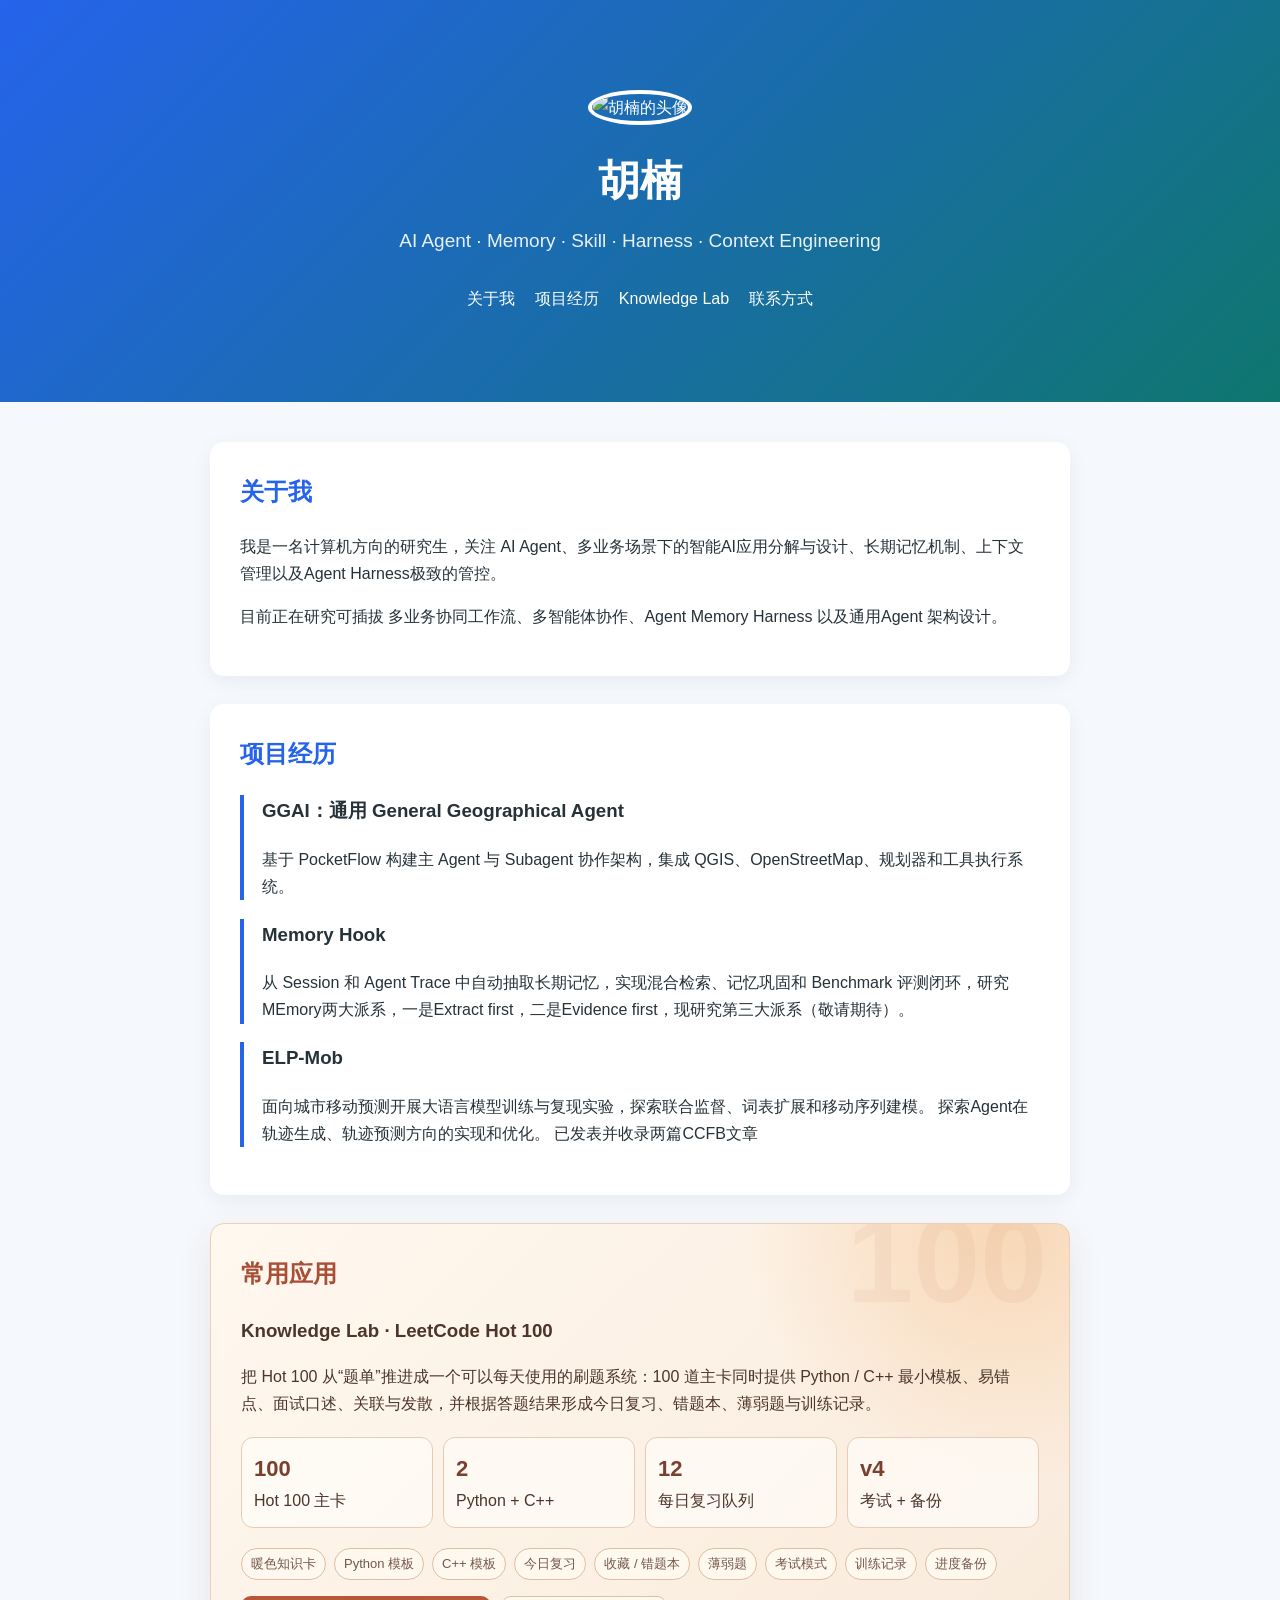
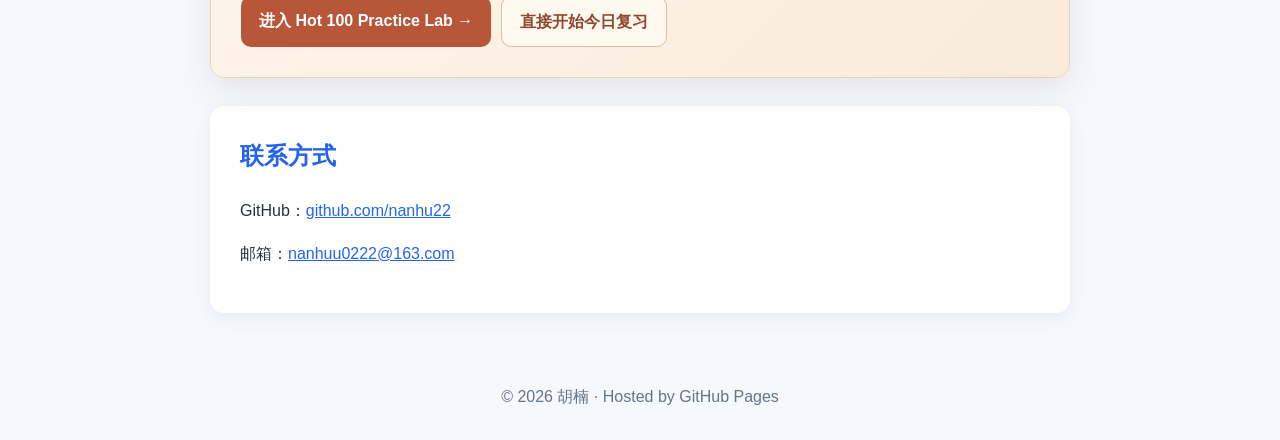
==== index.html @ 3d69ca3c "fix: clean homepage index and preserve user content" ====
<!DOCTYPE html>
<html lang="zh-CN">
<head>
  <meta charset="UTF-8">
  <meta name="viewport" content="width=device-width, initial-scale=1.0">
  <meta name="description" content="胡楠的个人主页：AI Agent、Memory、Skill、Harness、Context Engineering 与个人 Knowledge Lab。">
  <title>Hunan | AI Agent & Context Engineering</title>
  <style>
    * { box-sizing: border-box; }
    html { scroll-behavior: smooth; }
    body { margin: 0; font-family: Arial, "Microsoft YaHei", sans-serif; line-height: 1.7; color: #263238; background: #f5f8fc; }
    header { padding: 90px 24px; text-align: center; color: white; background: linear-gradient(135deg, #2563eb, #0f766e); }
    header img { width: 130px; height: 130px; border-radius: 50%; border: 4px solid white; }
    header h1 { margin: 20px 0 8px; font-size: 42px; }
    header p { margin: 0; font-size: 19px; opacity: .9; }
    nav { margin-top: 28px; display: flex; justify-content: center; gap: 20px; flex-wrap: wrap; }
    nav a { color: white; text-decoration: none; }
    main { max-width: 900px; margin: 40px auto; padding: 0 20px; }
    section { margin-bottom: 28px; padding: 30px; background: white; border-radius: 14px; box-shadow: 0 5px 20px rgba(0, 0, 0, .06); }
    h2 { margin-top: 0; color: #2563eb; }
    .project { margin: 18px 0; padding-left: 18px; border-left: 4px solid #2563eb; }
    .lab { position: relative; overflow: hidden; color: #4c352b; border: 1px solid #ead0b9; background: radial-gradient(circle at 92% 0, #f8d7b5 0, transparent 28%), linear-gradient(135deg, #fff8ef, #f9eadb); box-shadow: 0 12px 34px rgba(116, 72, 44, .10); }
    .lab::after { content: "100"; position: absolute; right: 22px; top: -24px; font-size: 120px; line-height: 1; font-weight: 800; color: rgba(162, 81, 47, .06); pointer-events: none; }
    .lab h2 { color: #a84f35; }
    .lab h3 { margin-bottom: 8px; }
    .lab-grid { display: grid; grid-template-columns: repeat(4, 1fr); gap: 10px; margin: 20px 0; }
    .lab-stat { padding: 12px; border: 1px solid #e6ccb5; border-radius: 12px; background: rgba(255, 253, 248, .72); }
    .lab-stat strong { display: block; color: #78402d; font-size: 22px; }
    .lab-tags { display: flex; flex-wrap: wrap; gap: 8px; margin: 16px 0; }
    .lab-tags span { padding: 4px 9px; color: #74584b; font-size: 13px; border: 1px solid #dfbea2; border-radius: 999px; background: #fff8ef; }
    .lab-actions { display: flex; gap: 10px; flex-wrap: wrap; margin-top: 8px; }
    .lab-button { display: inline-block; padding: 11px 18px; color: white; font-weight: 700; text-decoration: none; border-radius: 10px; background: #b8563a; }
    .lab-button.secondary { color: #8f472f; border: 1px solid #dfbea2; background: #fff8ef; }
    a { color: #2563eb; }
    footer { padding: 30px; text-align: center; color: #64748b; }
    @media (max-width: 620px) {
      header { padding: 64px 20px; }
      header h1 { font-size: 34px; }
      .lab-grid { grid-template-columns: repeat(2, 1fr); }
      section { padding: 24px; }
    }
  </style>
</head>
<body>
  <header>
    <img src="https://avatars.githubusercontent.com/u/75598308?v=4" alt="胡楠的头像">
    <h1>胡楠</h1>
    <p>AI Agent · Memory · Skill · Harness · Context Engineering</p>
    <nav aria-label="主页导航">
      <a href="#about">关于我</a>
      <a href="#projects">项目经历</a>
      <a href="#knowledge-lab">Knowledge Lab</a>
      <a href="#contact">联系方式</a>
    </nav>
  </header>

  <main>
    <section id="about">
      <h2>关于我</h2>
      <p>我是一名计算机方向的研究生，关注 AI Agent、多业务场景下的智能AI应用分解与设计、长期记忆机制、上下文管理以及Agent Harness极致的管控。</p>
      <p>目前正在研究可插拔 多业务协同工作流、多智能体协作、Agent Memory Harness 以及通用Agent 架构设计。</p>
    </section>

    <section id="projects">
      <h2>项目经历</h2>
      <div class="project">
        <h3>GGAI：通用 General Geographical Agent</h3>
        <p>基于 PocketFlow 构建主 Agent 与 Subagent 协作架构，集成 QGIS、OpenStreetMap、规划器和工具执行系统。</p>
      </div>
      <div class="project">
        <h3>Memory Hook</h3>
        <p>从 Session 和 Agent Trace 中自动抽取长期记忆，实现混合检索、记忆巩固和 Benchmark 评测闭环，研究MEmory两大派系，一是Extract first，二是Evidence first，现研究第三大派系（敬请期待）。</p>
      </div>
      <div class="project">
        <h3>ELP-Mob</h3>
        <p>面向城市移动预测开展大语言模型训练与复现实验，探索联合监督、词表扩展和移动序列建模。 探索Agent在轨迹生成、轨迹预测方向的实现和优化。 已发表并收录两篇CCFB文章</p>
      </div>
    </section>

    <section id="knowledge-lab" class="lab">
      <h2>常用应用</h2>
      <h3>Knowledge Lab · LeetCode Hot 100</h3>
      <p>把 Hot 100 从“题单”推进成一个可以每天使用的刷题系统：100 道主卡同时提供 Python / C++ 最小模板、易错点、面试口述、关联与发散，并根据答题结果形成今日复习、错题本、薄弱题与训练记录。</p>
      <div class="lab-grid">
        <div class="lab-stat"><strong>100</strong>Hot 100 主卡</div>
        <div class="lab-stat"><strong>2</strong>Python + C++</div>
        <div class="lab-stat"><strong>12</strong>每日复习队列</div>
        <div class="lab-stat"><strong>v4</strong>考试 + 备份</div>
      </div>
      <div class="lab-tags">
        <span>暖色知识卡</span><span>Python 模板</span><span>C++ 模板</span><span>今日复习</span><span>收藏 / 错题本</span><span>薄弱题</span><span>考试模式</span><span>训练记录</span><span>进度备份</span>
      </div>
      <div class="lab-actions">
        <a class="lab-button" href="./hot100/">进入 Hot 100 Practice Lab →</a>
        <a class="lab-button secondary" href="./hot100/?mode=today">直接开始今日复习</a>
      </div>
    </section>

    <section id="contact">
      <h2>联系方式</h2>
      <p>GitHub：<a href="https://github.com/nanhu22">github.com/nanhu22</a></p>
      <p>邮箱：<a href="mailto:nanhuu0222@163.com">nanhuu0222@163.com</a></p>
    </section>
  </main>

  <footer>© 2026 胡楠 · Hosted by GitHub Pages</footer>
</body>
</html>
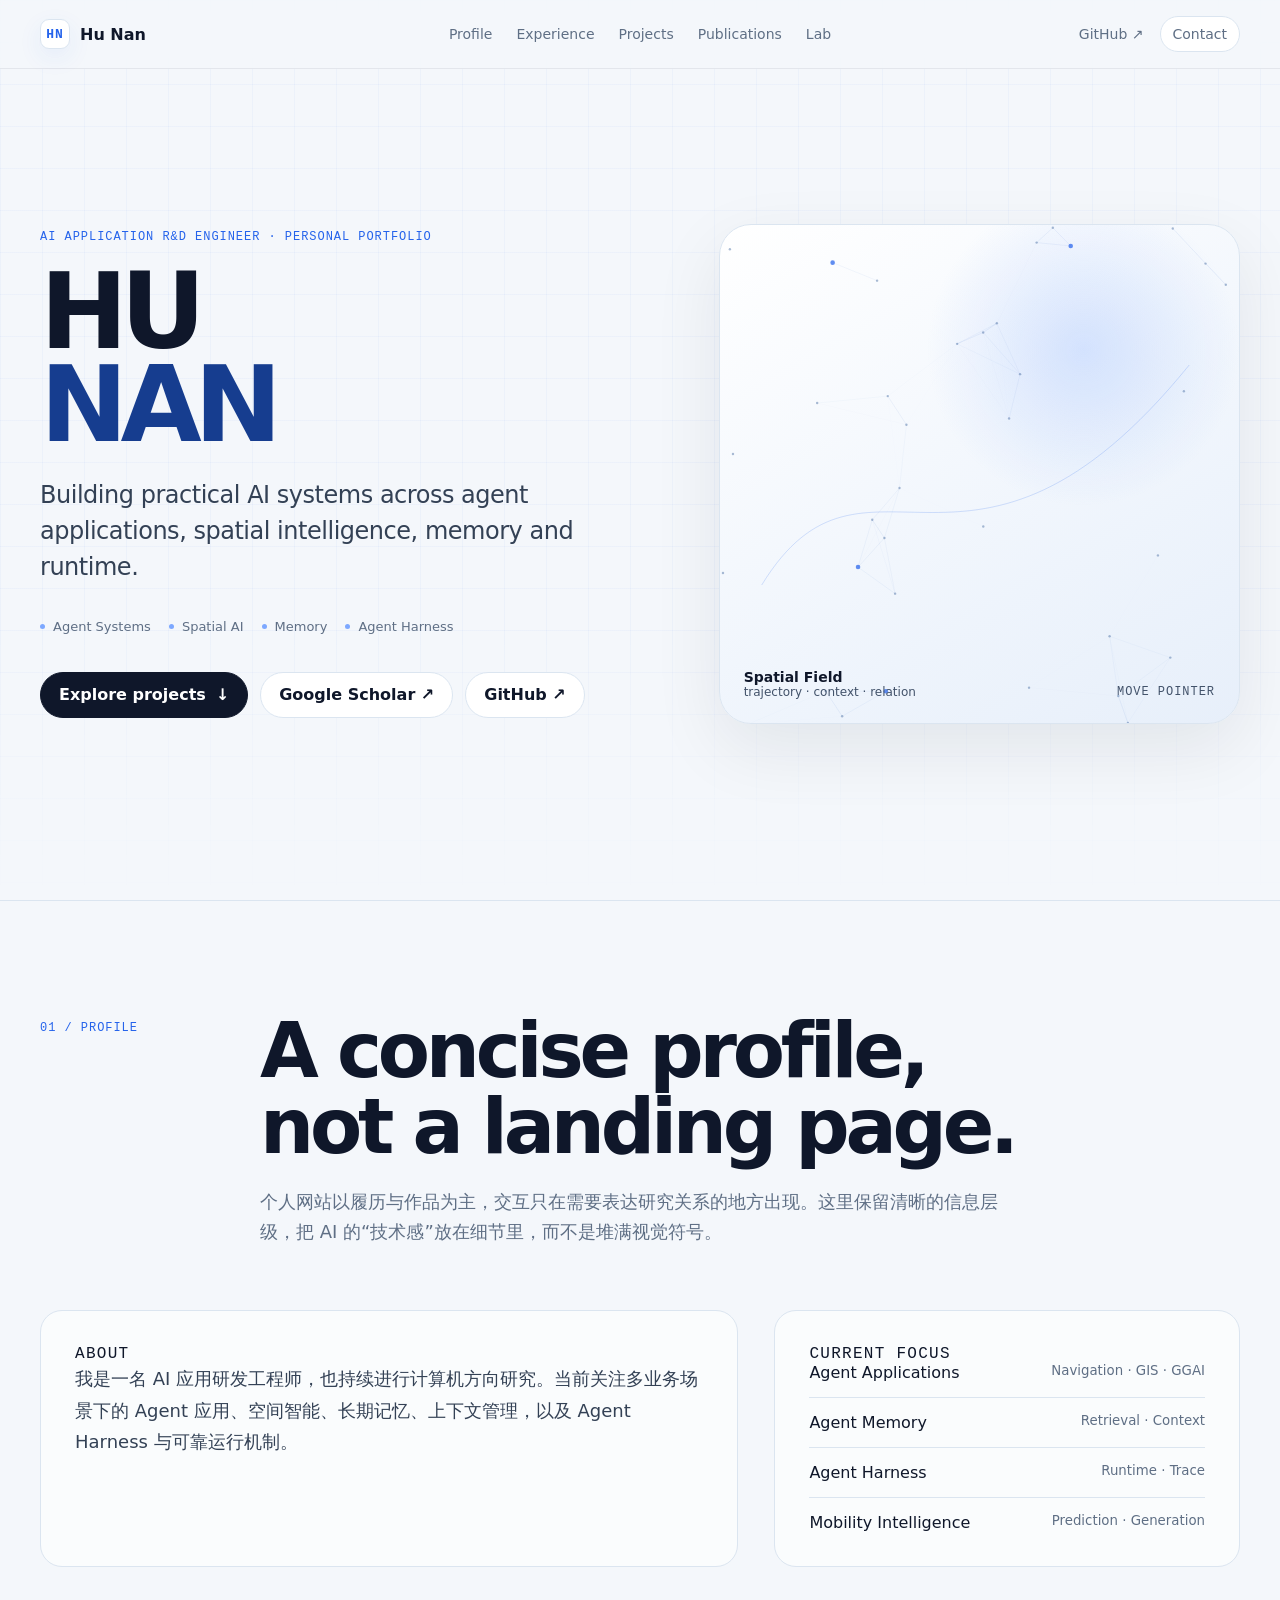
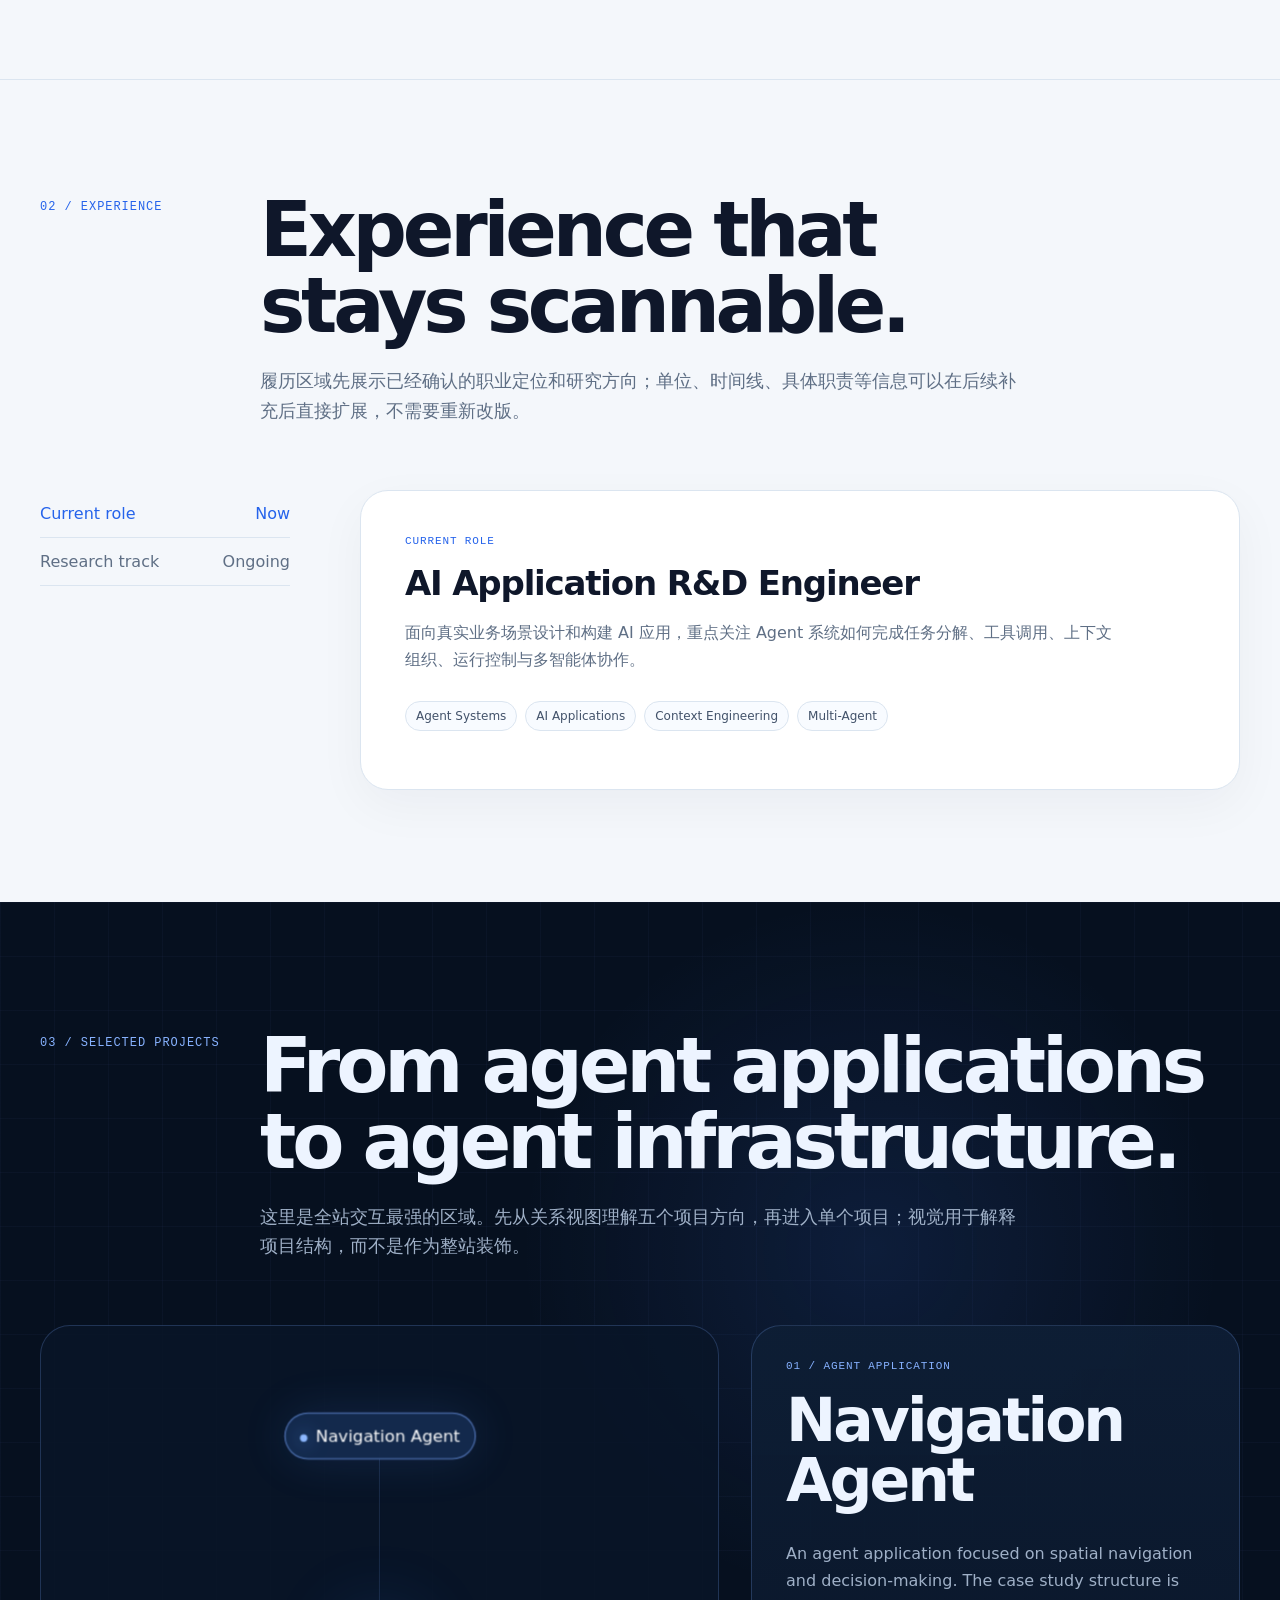
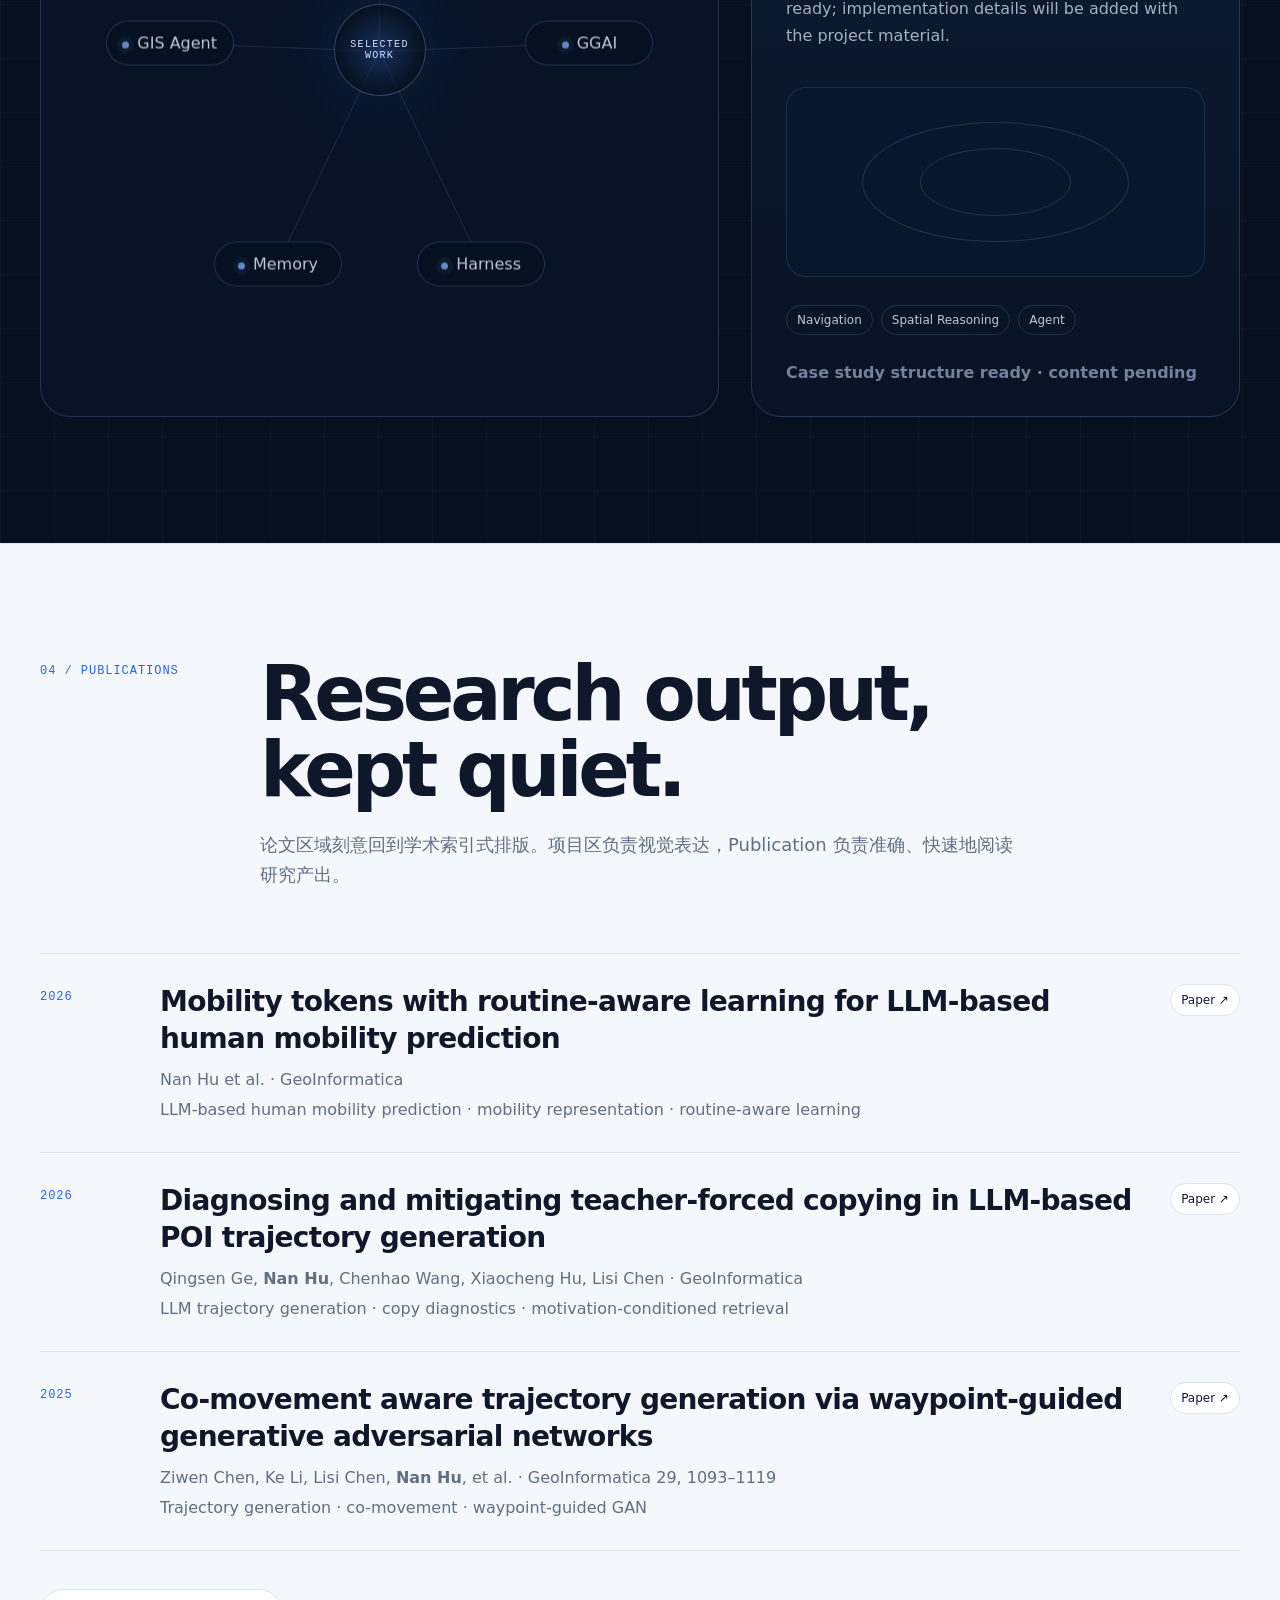
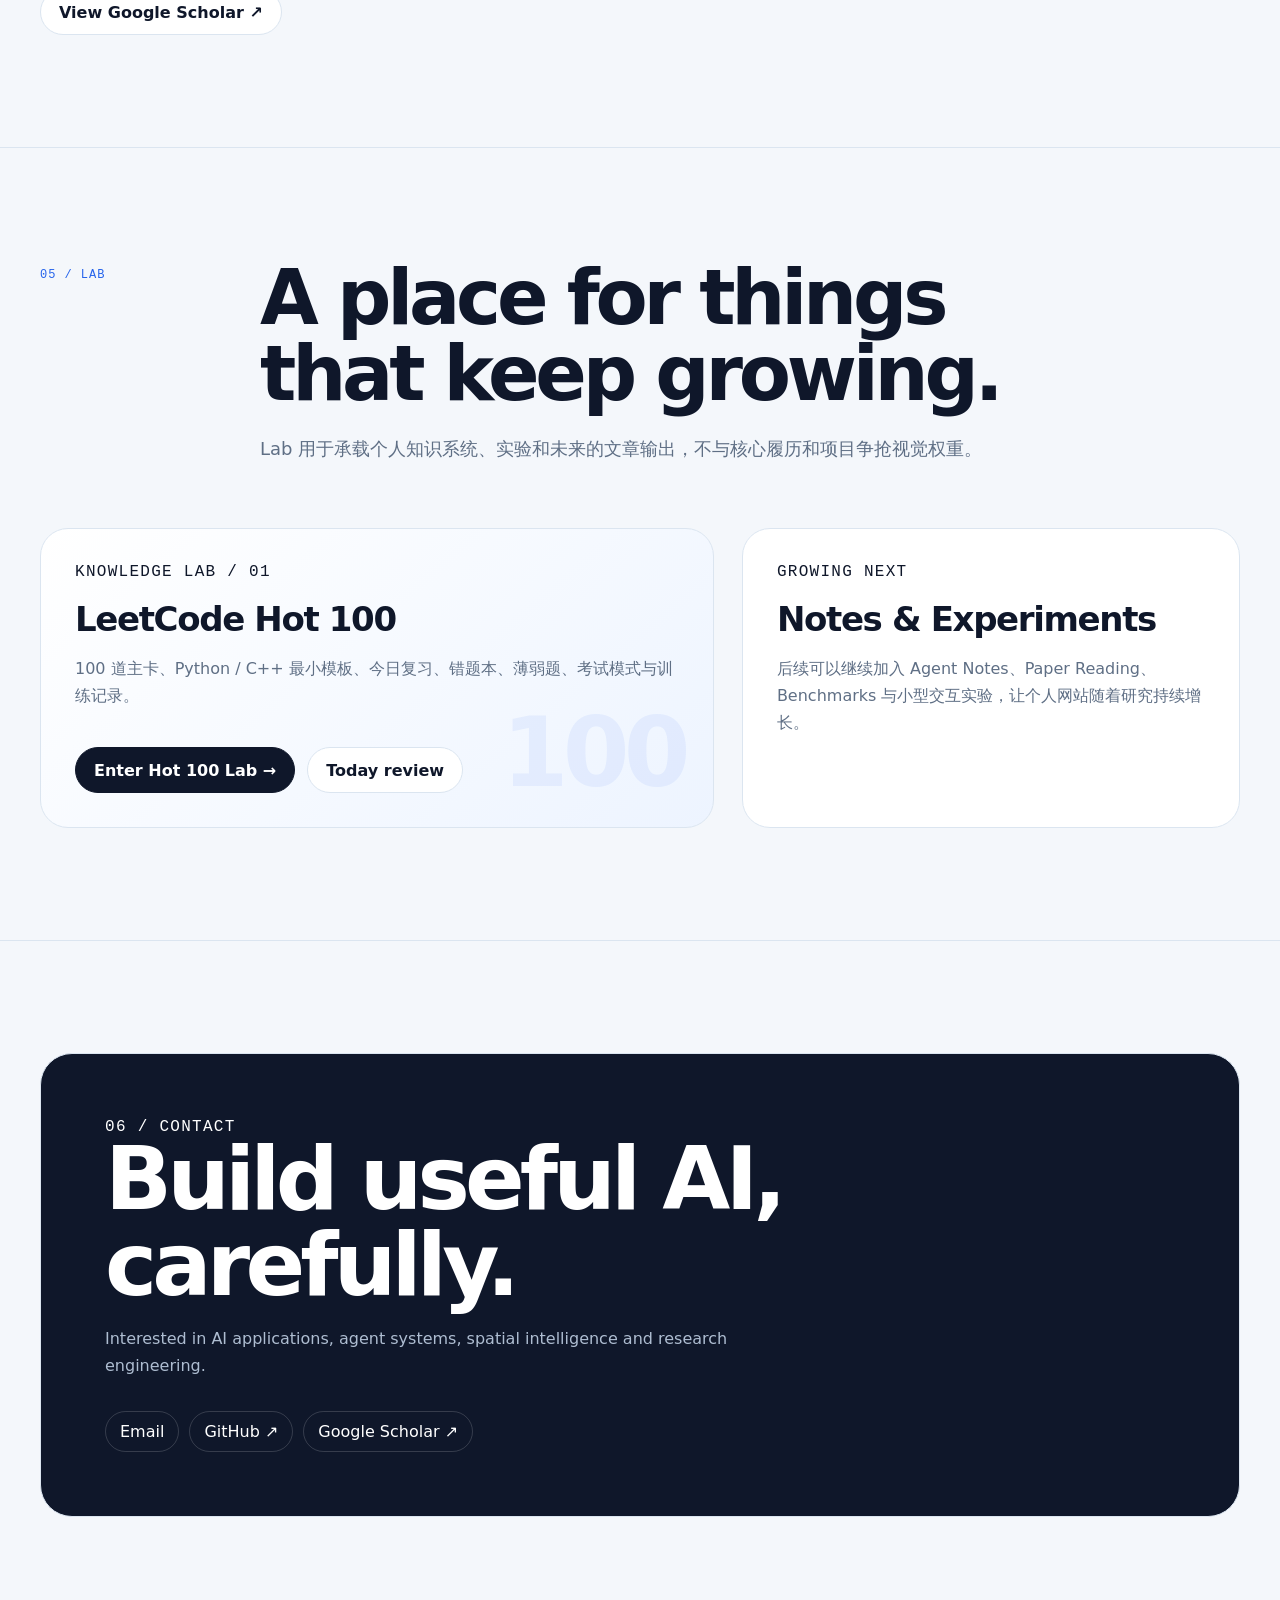
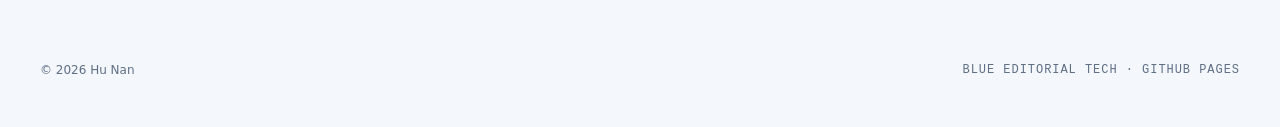
==== commit 10a9aa10: "feat: redesign homepage as blue editorial portfolio" ====
--- a/index.html
+++ b/index.html
@@ -3,106 +3,284 @@
 <head>
   <meta charset="UTF-8">
   <meta name="viewport" content="width=device-width, initial-scale=1.0">
-  <meta name="description" content="胡楠的个人主页：AI Agent、Memory、Skill、Harness、Context Engineering 与个人 Knowledge Lab。">
-  <title>Hunan | AI Agent & Context Engineering</title>
-  <style>
-    * { box-sizing: border-box; }
-    html { scroll-behavior: smooth; }
-    body { margin: 0; font-family: Arial, "Microsoft YaHei", sans-serif; line-height: 1.7; color: #263238; background: #f5f8fc; }
-    header { padding: 90px 24px; text-align: center; color: white; background: linear-gradient(135deg, #2563eb, #0f766e); }
-    header img { width: 130px; height: 130px; border-radius: 50%; border: 4px solid white; }
-    header h1 { margin: 20px 0 8px; font-size: 42px; }
-    header p { margin: 0; font-size: 19px; opacity: .9; }
-    nav { margin-top: 28px; display: flex; justify-content: center; gap: 20px; flex-wrap: wrap; }
-    nav a { color: white; text-decoration: none; }
-    main { max-width: 900px; margin: 40px auto; padding: 0 20px; }
-    section { margin-bottom: 28px; padding: 30px; background: white; border-radius: 14px; box-shadow: 0 5px 20px rgba(0, 0, 0, .06); }
-    h2 { margin-top: 0; color: #2563eb; }
-    .project { margin: 18px 0; padding-left: 18px; border-left: 4px solid #2563eb; }
-    .lab { position: relative; overflow: hidden; color: #4c352b; border: 1px solid #ead0b9; background: radial-gradient(circle at 92% 0, #f8d7b5 0, transparent 28%), linear-gradient(135deg, #fff8ef, #f9eadb); box-shadow: 0 12px 34px rgba(116, 72, 44, .10); }
-    .lab::after { content: "100"; position: absolute; right: 22px; top: -24px; font-size: 120px; line-height: 1; font-weight: 800; color: rgba(162, 81, 47, .06); pointer-events: none; }
-    .lab h2 { color: #a84f35; }
-    .lab h3 { margin-bottom: 8px; }
-    .lab-grid { display: grid; grid-template-columns: repeat(4, 1fr); gap: 10px; margin: 20px 0; }
-    .lab-stat { padding: 12px; border: 1px solid #e6ccb5; border-radius: 12px; background: rgba(255, 253, 248, .72); }
-    .lab-stat strong { display: block; color: #78402d; font-size: 22px; }
-    .lab-tags { display: flex; flex-wrap: wrap; gap: 8px; margin: 16px 0; }
-    .lab-tags span { padding: 4px 9px; color: #74584b; font-size: 13px; border: 1px solid #dfbea2; border-radius: 999px; background: #fff8ef; }
-    .lab-actions { display: flex; gap: 10px; flex-wrap: wrap; margin-top: 8px; }
-    .lab-button { display: inline-block; padding: 11px 18px; color: white; font-weight: 700; text-decoration: none; border-radius: 10px; background: #b8563a; }
-    .lab-button.secondary { color: #8f472f; border: 1px solid #dfbea2; background: #fff8ef; }
-    a { color: #2563eb; }
-    footer { padding: 30px; text-align: center; color: #64748b; }
-    @media (max-width: 620px) {
-      header { padding: 64px 20px; }
-      header h1 { font-size: 34px; }
-      .lab-grid { grid-template-columns: repeat(2, 1fr); }
-      section { padding: 24px; }
-    }
-  </style>
+  <meta name="description" content="胡楠的个人主页：AI Application R&D Engineer，关注 Agent Systems、Spatial AI、Memory、Agent Harness 与人类移动智能研究。">
+  <meta name="theme-color" content="#f4f7fb">
+  <title>Hu Nan — AI Application R&D Engineer</title>
+  <link rel="stylesheet" href="./assets/site-v2.css">
 </head>
 <body>
-  <header>
-    <img src="https://avatars.githubusercontent.com/u/75598308?v=4" alt="胡楠的头像">
-    <h1>胡楠</h1>
-    <p>AI Agent · Memory · Skill · Harness · Context Engineering</p>
-    <nav aria-label="主页导航">
-      <a href="#about">关于我</a>
-      <a href="#projects">项目经历</a>
-      <a href="#knowledge-lab">Knowledge Lab</a>
-      <a href="#contact">联系方式</a>
-    </nav>
-  </header>
-
-  <main>
-    <section id="about">
-      <h2>关于我</h2>
-      <p>我是一名计算机方向的研究生，关注 AI Agent、多业务场景下的智能AI应用分解与设计、长期记忆机制、上下文管理以及Agent Harness极致的管控。</p>
-      <p>目前正在研究可插拔 多业务协同工作流、多智能体协作、Agent Memory Harness 以及通用Agent 架构设计。</p>
-    </section>
-
-    <section id="projects">
-      <h2>项目经历</h2>
-      <div class="project">
-        <h3>GGAI：通用 General Geographical Agent</h3>
-        <p>基于 PocketFlow 构建主 Agent 与 Subagent 协作架构，集成 QGIS、OpenStreetMap、规划器和工具执行系统。</p>
+  <div class="site-shell">
+    <header class="topbar">
+      <div class="container topbar-inner">
+        <a class="brand" href="#top" aria-label="回到首页">
+          <span class="brand-mark mono">HN</span>
+          <span>Hu Nan</span>
+        </a>
+        <nav class="nav" aria-label="主页导航">
+          <a href="#profile">Profile</a>
+          <a href="#experience">Experience</a>
+          <a href="#projects">Projects</a>
+          <a href="#publications">Publications</a>
+          <a href="#lab">Lab</a>
+        </nav>
+        <div class="topbar-actions">
+          <a class="hide-mobile" href="https://github.com/nanhu22" target="_blank" rel="noreferrer">GitHub ↗</a>
+          <a class="nav-cta" href="#contact">Contact</a>
+        </div>
       </div>
-      <div class="project">
-        <h3>Memory Hook</h3>
-        <p>从 Session 和 Agent Trace 中自动抽取长期记忆，实现混合检索、记忆巩固和 Benchmark 评测闭环，研究MEmory两大派系，一是Extract first，二是Evidence first，现研究第三大派系（敬请期待）。</p>
+    </header>
+
+    <main id="top">
+      <section class="hero">
+        <div class="container hero-grid">
+          <div>
+            <div class="kicker">AI Application R&amp;D Engineer · Personal Portfolio</div>
+            <h1>HU <span>NAN</span></h1>
+            <p class="hero-lede">Building practical AI systems across agent applications, spatial intelligence, memory and runtime.</p>
+            <div class="hero-meta" aria-label="研究方向">
+              <span>Agent Systems</span>
+              <span>Spatial AI</span>
+              <span>Memory</span>
+              <span>Agent Harness</span>
+            </div>
+            <div class="hero-actions">
+              <a class="button primary" href="#projects">Explore projects <span aria-hidden="true">↓</span></a>
+              <a class="button" href="https://scholar.google.com/citations?user=amrbgKEAAAAJ&amp;hl=en" target="_blank" rel="noreferrer">Google Scholar ↗</a>
+              <a class="button" href="https://github.com/nanhu22" target="_blank" rel="noreferrer">GitHub ↗</a>
+            </div>
+          </div>
+
+          <div class="spatial-card" aria-label="动态空间关系背景">
+            <canvas id="spatial-field" aria-hidden="true"></canvas>
+            <div class="spatial-label">
+              <div><strong>Spatial Field</strong><br>trajectory · context · relation</div>
+              <div class="mono">Move pointer</div>
+            </div>
+          </div>
+        </div>
+      </section>
+
+      <section class="section" id="profile">
+        <div class="container">
+          <div class="section-head">
+            <div class="section-number mono">01 / Profile</div>
+            <div>
+              <h2 class="section-title">A concise profile,<br>not a landing page.</h2>
+              <p class="section-intro">个人网站以履历与作品为主，交互只在需要表达研究关系的地方出现。这里保留清晰的信息层级，把 AI 的“技术感”放在细节里，而不是堆满视觉符号。</p>
+            </div>
+          </div>
+
+          <div class="profile-grid">
+            <article class="editorial-card">
+              <div class="eyebrow mono">About</div>
+              <p>我是一名 AI 应用研发工程师，也持续进行计算机方向研究。当前关注多业务场景下的 Agent 应用、空间智能、长期记忆、上下文管理，以及 Agent Harness 与可靠运行机制。</p>
+            </article>
+            <article class="editorial-card">
+              <div class="eyebrow mono">Current focus</div>
+              <ul class="focus-list">
+                <li><span>Agent Applications</span><small>Navigation · GIS · GGAI</small></li>
+                <li><span>Agent Memory</span><small>Retrieval · Context</small></li>
+                <li><span>Agent Harness</span><small>Runtime · Trace</small></li>
+                <li><span>Mobility Intelligence</span><small>Prediction · Generation</small></li>
+              </ul>
+            </article>
+          </div>
+        </div>
+      </section>
+
+      <section class="section" id="experience">
+        <div class="container">
+          <div class="section-head">
+            <div class="section-number mono">02 / Experience</div>
+            <div>
+              <h2 class="section-title">Experience that<br>stays scannable.</h2>
+              <p class="section-intro">履历区域先展示已经确认的职业定位和研究方向；单位、时间线、具体职责等信息可以在后续补充后直接扩展，不需要重新改版。</p>
+            </div>
+          </div>
+
+          <div class="experience-layout">
+            <div class="experience-index" aria-label="经历分类">
+              <button class="active" type="button" data-experience-tab="current"><span>Current role</span><span>Now</span></button>
+              <button type="button" data-experience-tab="research"><span>Research track</span><span>Ongoing</span></button>
+            </div>
+
+            <div>
+              <article class="experience-panel" data-experience-panel="current">
+                <div class="eyebrow mono">Current role</div>
+                <h3>AI Application R&amp;D Engineer</h3>
+                <p>面向真实业务场景设计和构建 AI 应用，重点关注 Agent 系统如何完成任务分解、工具调用、上下文组织、运行控制与多智能体协作。</p>
+                <div class="experience-tags">
+                  <span class="tag">Agent Systems</span>
+                  <span class="tag">AI Applications</span>
+                  <span class="tag">Context Engineering</span>
+                  <span class="tag">Multi-Agent</span>
+                </div>
+              </article>
+
+              <article class="experience-panel" data-experience-panel="research" hidden>
+                <div class="eyebrow mono">Research track</div>
+                <h3>Mobility, Spatial AI &amp; Agent Infrastructure</h3>
+                <p>研究从人类移动预测与轨迹生成延伸到空间 Agent、长期记忆和 Agent Harness，并通过论文、实验与工程项目持续沉淀。</p>
+                <div class="experience-tags">
+                  <span class="tag">Human Mobility</span>
+                  <span class="tag">Spatial Intelligence</span>
+                  <span class="tag">Memory</span>
+                  <span class="tag">Harness</span>
+                </div>
+              </article>
+            </div>
+          </div>
+        </div>
+      </section>
+
+      <section class="projects-section" id="projects">
+        <div class="container">
+          <div class="section-head">
+            <div class="section-number mono">03 / Selected projects</div>
+            <div>
+              <h2 class="section-title">From agent applications<br>to agent infrastructure.</h2>
+              <p class="section-intro">这里是全站交互最强的区域。先从关系视图理解五个项目方向，再进入单个项目；视觉用于解释项目结构，而不是作为整站装饰。</p>
+            </div>
+          </div>
+
+          <div class="project-browser">
+            <div class="project-map" aria-label="项目关系图">
+              <svg viewBox="0 0 1000 700" preserveAspectRatio="none" aria-hidden="true">
+                <path class="map-line" d="M500 330 L500 112"></path>
+                <path class="map-line" d="M500 330 L190 322"></path>
+                <path class="map-line" d="M500 330 L810 322"></path>
+                <path class="map-line" d="M500 330 L350 545"></path>
+                <path class="map-line" d="M500 330 L650 545"></path>
+              </svg>
+              <div class="map-core mono">Selected<br>Work</div>
+              <button class="project-node node-navigation active" type="button" data-project="navigation">Navigation Agent</button>
+              <button class="project-node node-gis" type="button" data-project="gis">GIS Agent</button>
+              <button class="project-node node-ggai" type="button" data-project="ggai">GGAI</button>
+              <button class="project-node node-memory" type="button" data-project="memory">Memory</button>
+              <button class="project-node node-harness" type="button" data-project="harness">Harness</button>
+            </div>
+
+            <article class="project-detail" data-project-detail aria-live="polite">
+              <div class="eyebrow mono" data-project-index>01 / Agent Application</div>
+              <h3 data-project-title>Navigation Agent</h3>
+              <p data-project-description></p>
+              <div class="project-visual" data-project-visual="route" aria-hidden="true"></div>
+              <div class="project-meta" data-project-tags></div>
+              <span class="project-link" aria-disabled="true">Case study structure ready · content pending</span>
+            </article>
+          </div>
+        </div>
+      </section>
+
+      <section class="section" id="publications">
+        <div class="container">
+          <div class="section-head">
+            <div class="section-number mono">04 / Publications</div>
+            <div>
+              <h2 class="section-title">Research output,<br>kept quiet.</h2>
+              <p class="section-intro">论文区域刻意回到学术索引式排版。项目区负责视觉表达，Publication 负责准确、快速地阅读研究产出。</p>
+            </div>
+          </div>
+
+          <div class="publications-list">
+            <article class="publication">
+              <div class="publication-year mono">2026</div>
+              <div>
+                <h3>Mobility tokens with routine-aware learning for LLM-based human mobility prediction</h3>
+                <p>Nan Hu et al. · GeoInformatica</p>
+                <p>LLM-based human mobility prediction · mobility representation · routine-aware learning</p>
+              </div>
+              <div class="publication-links">
+                <a href="https://link.springer.com/article/10.1007/s10707-026-00589-9" target="_blank" rel="noreferrer">Paper ↗</a>
+              </div>
+            </article>
+
+            <article class="publication">
+              <div class="publication-year mono">2026</div>
+              <div>
+                <h3>Diagnosing and mitigating teacher-forced copying in LLM-based POI trajectory generation</h3>
+                <p>Qingsen Ge, <strong>Nan Hu</strong>, Chenhao Wang, Xiaocheng Hu, Lisi Chen · GeoInformatica</p>
+                <p>LLM trajectory generation · copy diagnostics · motivation-conditioned retrieval</p>
+              </div>
+              <div class="publication-links">
+                <a href="https://link.springer.com/article/10.1007/s10707-026-00585-z" target="_blank" rel="noreferrer">Paper ↗</a>
+              </div>
+            </article>
+
+            <article class="publication">
+              <div class="publication-year mono">2025</div>
+              <div>
+                <h3>Co-movement aware trajectory generation via waypoint-guided generative adversarial networks</h3>
+                <p>Ziwen Chen, Ke Li, Lisi Chen, <strong>Nan Hu</strong>, et al. · GeoInformatica 29, 1093–1119</p>
+                <p>Trajectory generation · co-movement · waypoint-guided GAN</p>
+              </div>
+              <div class="publication-links">
+                <a href="https://link.springer.com/article/10.1007/s10707-025-00556-w" target="_blank" rel="noreferrer">Paper ↗</a>
+              </div>
+            </article>
+          </div>
+
+          <div class="hero-actions">
+            <a class="button" href="https://scholar.google.com/citations?user=amrbgKEAAAAJ&amp;hl=en" target="_blank" rel="noreferrer">View Google Scholar ↗</a>
+          </div>
+        </div>
+      </section>
+
+      <section class="section" id="lab">
+        <div class="container">
+          <div class="section-head">
+            <div class="section-number mono">05 / Lab</div>
+            <div>
+              <h2 class="section-title">A place for things<br>that keep growing.</h2>
+              <p class="section-intro">Lab 用于承载个人知识系统、实验和未来的文章输出，不与核心履历和项目争抢视觉权重。</p>
+            </div>
+          </div>
+
+          <div class="lab-grid">
+            <article class="lab-card primary">
+              <div class="eyebrow mono">Knowledge Lab / 01</div>
+              <h3>LeetCode Hot 100</h3>
+              <p>100 道主卡、Python / C++ 最小模板、今日复习、错题本、薄弱题、考试模式与训练记录。</p>
+              <div class="hero-actions">
+                <a class="button primary" href="./hot100/">Enter Hot 100 Lab →</a>
+                <a class="button" href="./hot100/?mode=today">Today review</a>
+              </div>
+              <div class="lab-stat">100</div>
+            </article>
+
+            <article class="lab-card">
+              <div class="eyebrow mono">Growing next</div>
+              <h3>Notes &amp; Experiments</h3>
+              <p>后续可以继续加入 Agent Notes、Paper Reading、Benchmarks 与小型交互实验，让个人网站随着研究持续增长。</p>
+            </article>
+          </div>
+        </div>
+      </section>
+
+      <section class="section" id="contact">
+        <div class="container">
+          <div class="contact-panel">
+            <div class="eyebrow mono">06 / Contact</div>
+            <h2>Build useful AI,<br>carefully.</h2>
+            <p>Interested in AI applications, agent systems, spatial intelligence and research engineering.</p>
+            <div class="contact-links">
+              <a href="mailto:nanhuu0222@163.com">Email</a>
+              <a href="https://github.com/nanhu22" target="_blank" rel="noreferrer">GitHub ↗</a>
+              <a href="https://scholar.google.com/citations?user=amrbgKEAAAAJ&amp;hl=en" target="_blank" rel="noreferrer">Google Scholar ↗</a>
+            </div>
+          </div>
+        </div>
+      </section>
+    </main>
+
+    <footer class="footer">
+      <div class="container footer-inner">
+        <span>© 2026 Hu Nan</span>
+        <span class="mono">Blue Editorial Tech · GitHub Pages</span>
       </div>
-      <div class="project">
-        <h3>ELP-Mob</h3>
-        <p>面向城市移动预测开展大语言模型训练与复现实验，探索联合监督、词表扩展和移动序列建模。 探索Agent在轨迹生成、轨迹预测方向的实现和优化。 已发表并收录两篇CCFB文章</p>
-      </div>
-    </section>
-
-    <section id="knowledge-lab" class="lab">
-      <h2>常用应用</h2>
-      <h3>Knowledge Lab · LeetCode Hot 100</h3>
-      <p>把 Hot 100 从“题单”推进成一个可以每天使用的刷题系统：100 道主卡同时提供 Python / C++ 最小模板、易错点、面试口述、关联与发散，并根据答题结果形成今日复习、错题本、薄弱题与训练记录。</p>
-      <div class="lab-grid">
-        <div class="lab-stat"><strong>100</strong>Hot 100 主卡</div>
-        <div class="lab-stat"><strong>2</strong>Python + C++</div>
-        <div class="lab-stat"><strong>12</strong>每日复习队列</div>
-        <div class="lab-stat"><strong>v4</strong>考试 + 备份</div>
-      </div>
-      <div class="lab-tags">
-        <span>暖色知识卡</span><span>Python 模板</span><span>C++ 模板</span><span>今日复习</span><span>收藏 / 错题本</span><span>薄弱题</span><span>考试模式</span><span>训练记录</span><span>进度备份</span>
-      </div>
-      <div class="lab-actions">
-        <a class="lab-button" href="./hot100/">进入 Hot 100 Practice Lab →</a>
-        <a class="lab-button secondary" href="./hot100/?mode=today">直接开始今日复习</a>
-      </div>
-    </section>
-
-    <section id="contact">
-      <h2>联系方式</h2>
-      <p>GitHub：<a href="https://github.com/nanhu22">github.com/nanhu22</a></p>
-      <p>邮箱：<a href="mailto:nanhuu0222@163.com">nanhuu0222@163.com</a></p>
-    </section>
-  </main>
-
-  <footer>© 2026 胡楠 · Hosted by GitHub Pages</footer>
+    </footer>
+  </div>
+
+  <script src="./assets/site-v2.js" defer></script>
 </body>
 </html>
--- a/assets/site-v2.css
+++ b/assets/site-v2.css
@@ -0,0 +1,457 @@
+:root {
+  --paper: #f4f7fb;
+  --paper-strong: #ffffff;
+  --ink: #0f172a;
+  --muted: #5f6f85;
+  --line: #dbe5f0;
+  --blue: #2563eb;
+  --blue-deep: #163d8f;
+  --blue-soft: #7da8ff;
+  --night: #06101f;
+  --night-2: #0b1628;
+  --night-line: rgba(125, 168, 255, .22);
+  --night-text: #edf4ff;
+  --radius: 22px;
+  --content: 1200px;
+  --shadow: 0 24px 70px rgba(15, 23, 42, .08);
+}
+
+* { box-sizing: border-box; }
+html { scroll-behavior: smooth; }
+body {
+  margin: 0;
+  color: var(--ink);
+  background: var(--paper);
+  font-family: Inter, ui-sans-serif, system-ui, -apple-system, BlinkMacSystemFont, "Segoe UI", sans-serif;
+  -webkit-font-smoothing: antialiased;
+}
+button, a { font: inherit; }
+a { color: inherit; }
+::selection { background: #cfe0ff; color: var(--ink); }
+
+.site-shell { min-height: 100vh; overflow: clip; }
+.container { width: min(calc(100% - 48px), var(--content)); margin: 0 auto; }
+.kicker, .eyebrow, .mono {
+  font-family: "IBM Plex Mono", "SFMono-Regular", Consolas, monospace;
+  letter-spacing: .08em;
+  text-transform: uppercase;
+}
+
+.topbar {
+  position: fixed;
+  inset: 0 0 auto;
+  z-index: 50;
+  background: color-mix(in srgb, var(--paper) 86%, transparent);
+  backdrop-filter: blur(16px);
+  border-bottom: 1px solid rgba(15, 23, 42, .07);
+}
+.topbar-inner {
+  height: 68px;
+  display: grid;
+  grid-template-columns: 1fr auto 1fr;
+  align-items: center;
+  gap: 24px;
+}
+.brand {
+  display: inline-flex;
+  align-items: center;
+  gap: 10px;
+  text-decoration: none;
+  font-weight: 760;
+}
+.brand-mark {
+  width: 30px;
+  aspect-ratio: 1;
+  display: grid;
+  place-items: center;
+  border: 1px solid var(--line);
+  border-radius: 9px;
+  background: var(--paper-strong);
+  color: var(--blue);
+  font-size: 13px;
+  box-shadow: 0 8px 24px rgba(37, 99, 235, .08);
+}
+.nav { display: flex; align-items: center; gap: 24px; }
+.nav a, .topbar-actions a {
+  text-decoration: none;
+  color: var(--muted);
+  font-size: 14px;
+  transition: color .2s ease;
+}
+.nav a:hover, .topbar-actions a:hover { color: var(--ink); }
+.topbar-actions { justify-self: end; display: flex; align-items: center; gap: 16px; }
+.nav-cta {
+  padding: 9px 12px;
+  border: 1px solid var(--line);
+  border-radius: 999px;
+  background: var(--paper-strong);
+}
+
+.hero {
+  min-height: 100svh;
+  display: grid;
+  align-items: center;
+  padding: 120px 0 72px;
+  position: relative;
+}
+.hero::before {
+  content: "";
+  position: absolute;
+  inset: 0;
+  pointer-events: none;
+  background:
+    linear-gradient(rgba(37, 99, 235, .035) 1px, transparent 1px),
+    linear-gradient(90deg, rgba(37, 99, 235, .035) 1px, transparent 1px);
+  background-size: 42px 42px;
+  mask-image: linear-gradient(to bottom, black 0 70%, transparent 100%);
+}
+.hero-grid {
+  display: grid;
+  grid-template-columns: minmax(0, 1.05fr) minmax(380px, .95fr);
+  gap: clamp(48px, 8vw, 120px);
+  align-items: center;
+  position: relative;
+  z-index: 1;
+}
+.hero .kicker { color: var(--blue); font-size: 12px; }
+.hero h1 {
+  margin: 22px 0 26px;
+  font-size: clamp(58px, 8.2vw, 116px);
+  line-height: .88;
+  letter-spacing: -.07em;
+  font-weight: 720;
+}
+.hero h1 span { display: block; color: var(--blue-deep); }
+.hero-lede {
+  max-width: 680px;
+  margin: 0;
+  color: #334155;
+  font-size: clamp(18px, 2vw, 24px);
+  line-height: 1.5;
+  letter-spacing: -.02em;
+}
+.hero-meta {
+  margin-top: 34px;
+  display: flex;
+  flex-wrap: wrap;
+  gap: 10px 18px;
+  color: var(--muted);
+  font-size: 13px;
+}
+.hero-meta span { display: inline-flex; align-items: center; gap: 8px; }
+.hero-meta span::before { content: ""; width: 5px; height: 5px; border-radius: 50%; background: var(--blue-soft); }
+.hero-actions { margin-top: 38px; display: flex; flex-wrap: wrap; gap: 12px; }
+.button {
+  display: inline-flex;
+  align-items: center;
+  justify-content: center;
+  gap: 10px;
+  min-height: 46px;
+  padding: 0 18px;
+  border: 1px solid var(--line);
+  border-radius: 999px;
+  background: var(--paper-strong);
+  text-decoration: none;
+  font-weight: 650;
+  transition: transform .18s ease, border-color .18s ease, background .18s ease;
+}
+.button:hover { transform: translateY(-2px); border-color: #b8c9dd; }
+.button.primary { background: var(--ink); color: white; border-color: var(--ink); }
+.button.primary:hover { background: var(--blue-deep); border-color: var(--blue-deep); }
+
+.spatial-card {
+  min-height: 500px;
+  position: relative;
+  overflow: hidden;
+  border: 1px solid var(--line);
+  border-radius: 32px;
+  background:
+    radial-gradient(circle at 70% 25%, rgba(125, 168, 255, .28), transparent 30%),
+    linear-gradient(150deg, #fff, #eef4fc 68%, #e7effa);
+  box-shadow: var(--shadow);
+}
+#spatial-field { width: 100%; height: 100%; position: absolute; inset: 0; }
+.spatial-label {
+  position: absolute;
+  inset: auto 24px 24px;
+  display: flex;
+  align-items: end;
+  justify-content: space-between;
+  gap: 24px;
+  color: #42526a;
+  font-size: 12px;
+}
+.spatial-label strong { color: var(--ink); font-size: 14px; }
+
+.section { padding: 112px 0; border-top: 1px solid var(--line); }
+.section-head {
+  display: grid;
+  grid-template-columns: 180px 1fr;
+  gap: 40px;
+  margin-bottom: 64px;
+}
+.section-number { color: var(--blue); font-size: 12px; padding-top: 8px; }
+.section-title {
+  margin: 0;
+  font-size: clamp(40px, 6vw, 76px);
+  line-height: 1;
+  letter-spacing: -.055em;
+  font-weight: 680;
+}
+.section-intro {
+  max-width: 760px;
+  margin: 22px 0 0;
+  color: var(--muted);
+  font-size: 18px;
+  line-height: 1.65;
+}
+
+.profile-grid { display: grid; grid-template-columns: 1.2fr .8fr; gap: 36px; }
+.editorial-card {
+  padding: 34px;
+  border: 1px solid var(--line);
+  border-radius: var(--radius);
+  background: rgba(255,255,255,.62);
+}
+.editorial-card p { margin: 0; color: #334155; font-size: 18px; line-height: 1.75; }
+.focus-list { margin: 0; padding: 0; list-style: none; }
+.focus-list li {
+  display: flex;
+  justify-content: space-between;
+  gap: 20px;
+  padding: 15px 0;
+  border-bottom: 1px solid var(--line);
+}
+.focus-list li:first-child { padding-top: 0; }
+.focus-list li:last-child { border-bottom: 0; padding-bottom: 0; }
+.focus-list small { color: var(--muted); }
+
+.experience-layout { display: grid; grid-template-columns: 250px 1fr; gap: 70px; }
+.experience-index { position: sticky; top: 110px; align-self: start; }
+.experience-index button {
+  width: 100%;
+  display: flex;
+  justify-content: space-between;
+  padding: 14px 0;
+  border: 0;
+  border-bottom: 1px solid var(--line);
+  color: var(--muted);
+  background: transparent;
+  cursor: pointer;
+  text-align: left;
+}
+.experience-index button.active { color: var(--blue); }
+.experience-panel {
+  min-height: 300px;
+  padding: 44px;
+  border: 1px solid var(--line);
+  border-radius: 28px;
+  background: var(--paper-strong);
+  box-shadow: 0 16px 50px rgba(15,23,42,.045);
+}
+.experience-panel .eyebrow { color: var(--blue); font-size: 11px; }
+.experience-panel h3 { margin: 16px 0 8px; font-size: 34px; letter-spacing: -.035em; }
+.experience-panel p { max-width: 720px; color: var(--muted); line-height: 1.7; }
+.experience-tags { display: flex; flex-wrap: wrap; gap: 8px; margin-top: 28px; }
+.tag { padding: 7px 10px; border: 1px solid var(--line); border-radius: 999px; color: #42526a; font-size: 12px; background: #f8fbff; }
+
+.projects-section {
+  position: relative;
+  padding: 126px 0;
+  color: var(--night-text);
+  background: var(--night);
+  overflow: hidden;
+}
+.projects-section::before {
+  content: "";
+  position: absolute;
+  inset: 0;
+  background:
+    radial-gradient(circle at 68% 28%, rgba(69, 126, 255, .12), transparent 28%),
+    linear-gradient(rgba(125, 168, 255, .035) 1px, transparent 1px),
+    linear-gradient(90deg, rgba(125, 168, 255, .035) 1px, transparent 1px);
+  background-size: auto, 54px 54px, 54px 54px;
+  pointer-events: none;
+}
+.projects-section .section-head { position: relative; z-index: 1; }
+.projects-section .section-number { color: #87b2ff; }
+.projects-section .section-intro { color: #9fb0c7; }
+.project-browser {
+  position: relative;
+  z-index: 1;
+  display: grid;
+  grid-template-columns: minmax(0, 1fr) minmax(340px, .72fr);
+  gap: 32px;
+}
+.project-map {
+  position: relative;
+  min-height: 580px;
+  overflow: hidden;
+  border: 1px solid var(--night-line);
+  border-radius: 30px;
+  background: rgba(9, 22, 40, .8);
+}
+.project-map svg { position: absolute; inset: 0; width: 100%; height: 100%; }
+.map-line { stroke: rgba(125,168,255,.18); stroke-width: 1; fill: none; }
+.project-node {
+  position: absolute;
+  transform: translate(-50%, -50%);
+  min-width: 128px;
+  padding: 12px 14px;
+  border: 1px solid rgba(125,168,255,.24);
+  border-radius: 999px;
+  color: #b8c7db;
+  background: rgba(6,16,31,.78);
+  backdrop-filter: blur(10px);
+  cursor: pointer;
+  transition: transform .22s ease, color .22s ease, border-color .22s ease, background .22s ease, box-shadow .22s ease;
+}
+.project-node::before { content: ""; display: inline-block; width: 7px; height: 7px; margin-right: 8px; border-radius: 50%; background: #6288c8; box-shadow: 0 0 0 5px rgba(98,136,200,.08); }
+.project-node:hover, .project-node.active {
+  transform: translate(-50%, -50%) scale(1.04);
+  color: white;
+  border-color: rgba(125,168,255,.7);
+  background: rgba(21,44,80,.92);
+  box-shadow: 0 0 46px rgba(82,140,255,.15);
+}
+.project-node.active::before { background: #8db8ff; box-shadow: 0 0 18px #5d9eff; }
+.node-navigation { left: 50%; top: 16%; }
+.node-gis { left: 19%; top: 46%; }
+.node-ggai { left: 81%; top: 46%; }
+.node-memory { left: 35%; top: 78%; }
+.node-harness { left: 65%; top: 78%; }
+.map-core {
+  position: absolute;
+  left: 50%; top: 47%;
+  transform: translate(-50%, -50%);
+  width: 92px; aspect-ratio: 1;
+  border: 1px solid rgba(125,168,255,.34);
+  border-radius: 50%;
+  display: grid;
+  place-items: center;
+  text-align: center;
+  color: #cfe1ff;
+  font-size: 10px;
+  letter-spacing: .13em;
+  background: radial-gradient(circle, rgba(66,119,224,.28), rgba(6,16,31,.75) 70%);
+  box-shadow: 0 0 70px rgba(51,111,230,.16);
+}
+.project-detail {
+  min-height: 580px;
+  display: flex;
+  flex-direction: column;
+  padding: 34px;
+  border: 1px solid var(--night-line);
+  border-radius: 30px;
+  background: linear-gradient(180deg, rgba(14,30,53,.95), rgba(8,20,37,.98));
+}
+.project-detail .eyebrow { color: #86b1ff; font-size: 11px; }
+.project-detail h3 { margin: 18px 0 14px; font-size: clamp(36px, 5vw, 60px); line-height: 1; letter-spacing: -.05em; }
+.project-detail p { color: #9fb0c7; font-size: 16px; line-height: 1.7; }
+.project-visual {
+  flex: 1;
+  min-height: 190px;
+  position: relative;
+  margin: 22px 0 28px;
+  overflow: hidden;
+  border: 1px solid rgba(125,168,255,.14);
+  border-radius: 20px;
+  background: #08182c;
+}
+.project-visual::before,
+.project-visual::after {
+  content: "";
+  position: absolute;
+  inset: 18%;
+  border: 1px solid rgba(125,168,255,.18);
+  border-radius: 50%;
+  animation: pulse-ring 5s ease-in-out infinite;
+}
+.project-visual::after { inset: 32%; animation-delay: -2.5s; }
+.project-meta { display: flex; flex-wrap: wrap; gap: 8px; }
+.project-meta span { padding: 7px 10px; border: 1px solid rgba(125,168,255,.18); border-radius: 999px; color: #b7c8de; font-size: 12px; }
+.project-link { margin-top: 28px; color: #dce9ff; text-decoration: none; font-weight: 650; }
+.project-link[aria-disabled="true"] { color: #71839c; cursor: default; }
+@keyframes pulse-ring { 0%,100% { transform: scale(.95); opacity: .45; } 50% { transform: scale(1.08); opacity: 1; } }
+
+.publications-list { border-top: 1px solid var(--line); }
+.publication {
+  display: grid;
+  grid-template-columns: 92px minmax(0, 1fr) auto;
+  gap: 28px;
+  align-items: start;
+  padding: 30px 0;
+  border-bottom: 1px solid var(--line);
+}
+.publication-year { color: var(--blue); font-size: 12px; padding-top: 6px; }
+.publication h3 { margin: 0 0 10px; font-size: clamp(20px, 2.3vw, 28px); letter-spacing: -.025em; line-height: 1.3; }
+.publication p { margin: 4px 0 0; color: var(--muted); line-height: 1.6; }
+.publication-links { display: flex; gap: 8px; }
+.publication-links a { padding: 8px 10px; border: 1px solid var(--line); border-radius: 999px; text-decoration: none; font-size: 12px; background: white; }
+.publication-links a:hover { border-color: #aec1d8; }
+
+.lab-grid { display: grid; grid-template-columns: 1.15fr .85fr; gap: 28px; }
+.lab-card {
+  min-height: 300px;
+  position: relative;
+  overflow: hidden;
+  padding: 34px;
+  border: 1px solid var(--line);
+  border-radius: 28px;
+  background: white;
+}
+.lab-card.primary { background: linear-gradient(140deg, #fff, #edf4ff); }
+.lab-card h3 { margin: 18px 0 12px; font-size: 34px; letter-spacing: -.04em; }
+.lab-card p { max-width: 620px; color: var(--muted); line-height: 1.7; }
+.lab-stat { position: absolute; right: 28px; bottom: 18px; font-size: 96px; font-weight: 750; color: rgba(37,99,235,.07); letter-spacing: -.06em; }
+
+.contact-panel {
+  padding: 64px;
+  border: 1px solid var(--line);
+  border-radius: 32px;
+  background: var(--ink);
+  color: white;
+}
+.contact-panel h2 { margin: 0; max-width: 760px; font-size: clamp(44px, 7vw, 88px); line-height: .98; letter-spacing: -.055em; }
+.contact-panel p { max-width: 680px; color: #aebdd1; line-height: 1.7; }
+.contact-links { margin-top: 32px; display: flex; flex-wrap: wrap; gap: 10px; }
+.contact-links a { text-decoration: none; padding: 10px 14px; border: 1px solid rgba(255,255,255,.16); border-radius: 999px; }
+.contact-links a:hover { border-color: rgba(255,255,255,.44); }
+.footer { padding: 34px 0 46px; color: var(--muted); font-size: 12px; }
+.footer-inner { display: flex; justify-content: space-between; gap: 24px; }
+
+@media (max-width: 900px) {
+  .container { width: min(calc(100% - 32px), var(--content)); }
+  .topbar-inner { grid-template-columns: 1fr auto; }
+  .nav { display: none; }
+  .hero { min-height: auto; padding-top: 118px; }
+  .hero-grid, .profile-grid, .experience-layout, .project-browser, .lab-grid { grid-template-columns: 1fr; }
+  .spatial-card { min-height: 380px; }
+  .section { padding: 84px 0; }
+  .section-head { grid-template-columns: 1fr; gap: 12px; }
+  .experience-index { position: static; display: flex; gap: 12px; overflow-x: auto; }
+  .experience-index button { width: auto; min-width: max-content; border: 1px solid var(--line); border-radius: 999px; padding: 9px 12px; }
+  .project-map { min-height: 470px; }
+  .publication { grid-template-columns: 72px 1fr; }
+  .publication-links { grid-column: 2; }
+  .contact-panel { padding: 40px 28px; }
+}
+
+@media (max-width: 620px) {
+  .topbar-actions .hide-mobile { display: none; }
+  .hero h1 { font-size: clamp(52px, 19vw, 84px); }
+  .hero-lede { font-size: 18px; }
+  .spatial-card { min-height: 320px; border-radius: 24px; }
+  .editorial-card, .experience-panel { padding: 26px; }
+  .project-map { min-height: 420px; border-radius: 24px; }
+  .project-node { min-width: 106px; padding: 10px 11px; font-size: 12px; }
+  .project-detail { min-height: 500px; padding: 26px; }
+  .publication { grid-template-columns: 1fr; gap: 10px; }
+  .publication-links { grid-column: 1; }
+  .footer-inner { flex-direction: column; }
+}
+
+@media (prefers-reduced-motion: reduce) {
+  html { scroll-behavior: auto; }
+  *, *::before, *::after { animation-duration: .001ms !important; animation-iteration-count: 1 !important; scroll-behavior: auto !important; }
+}
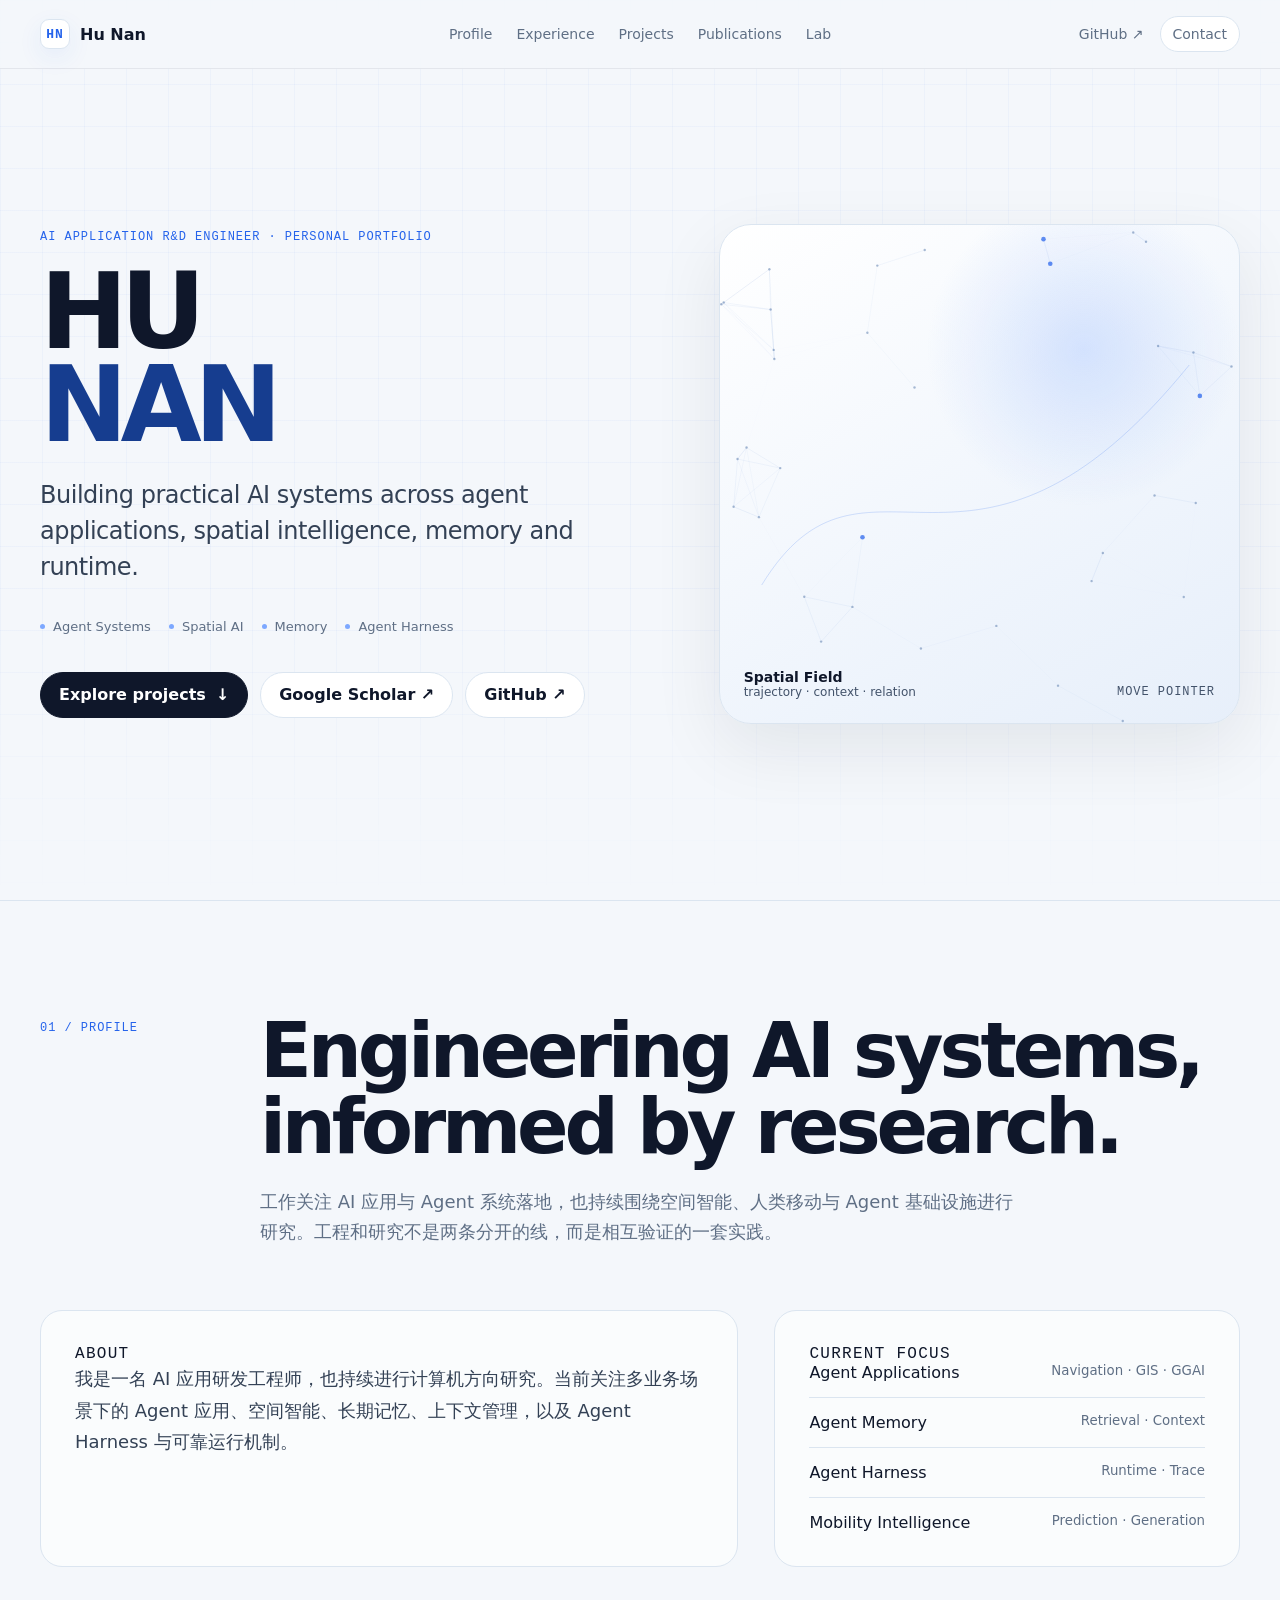
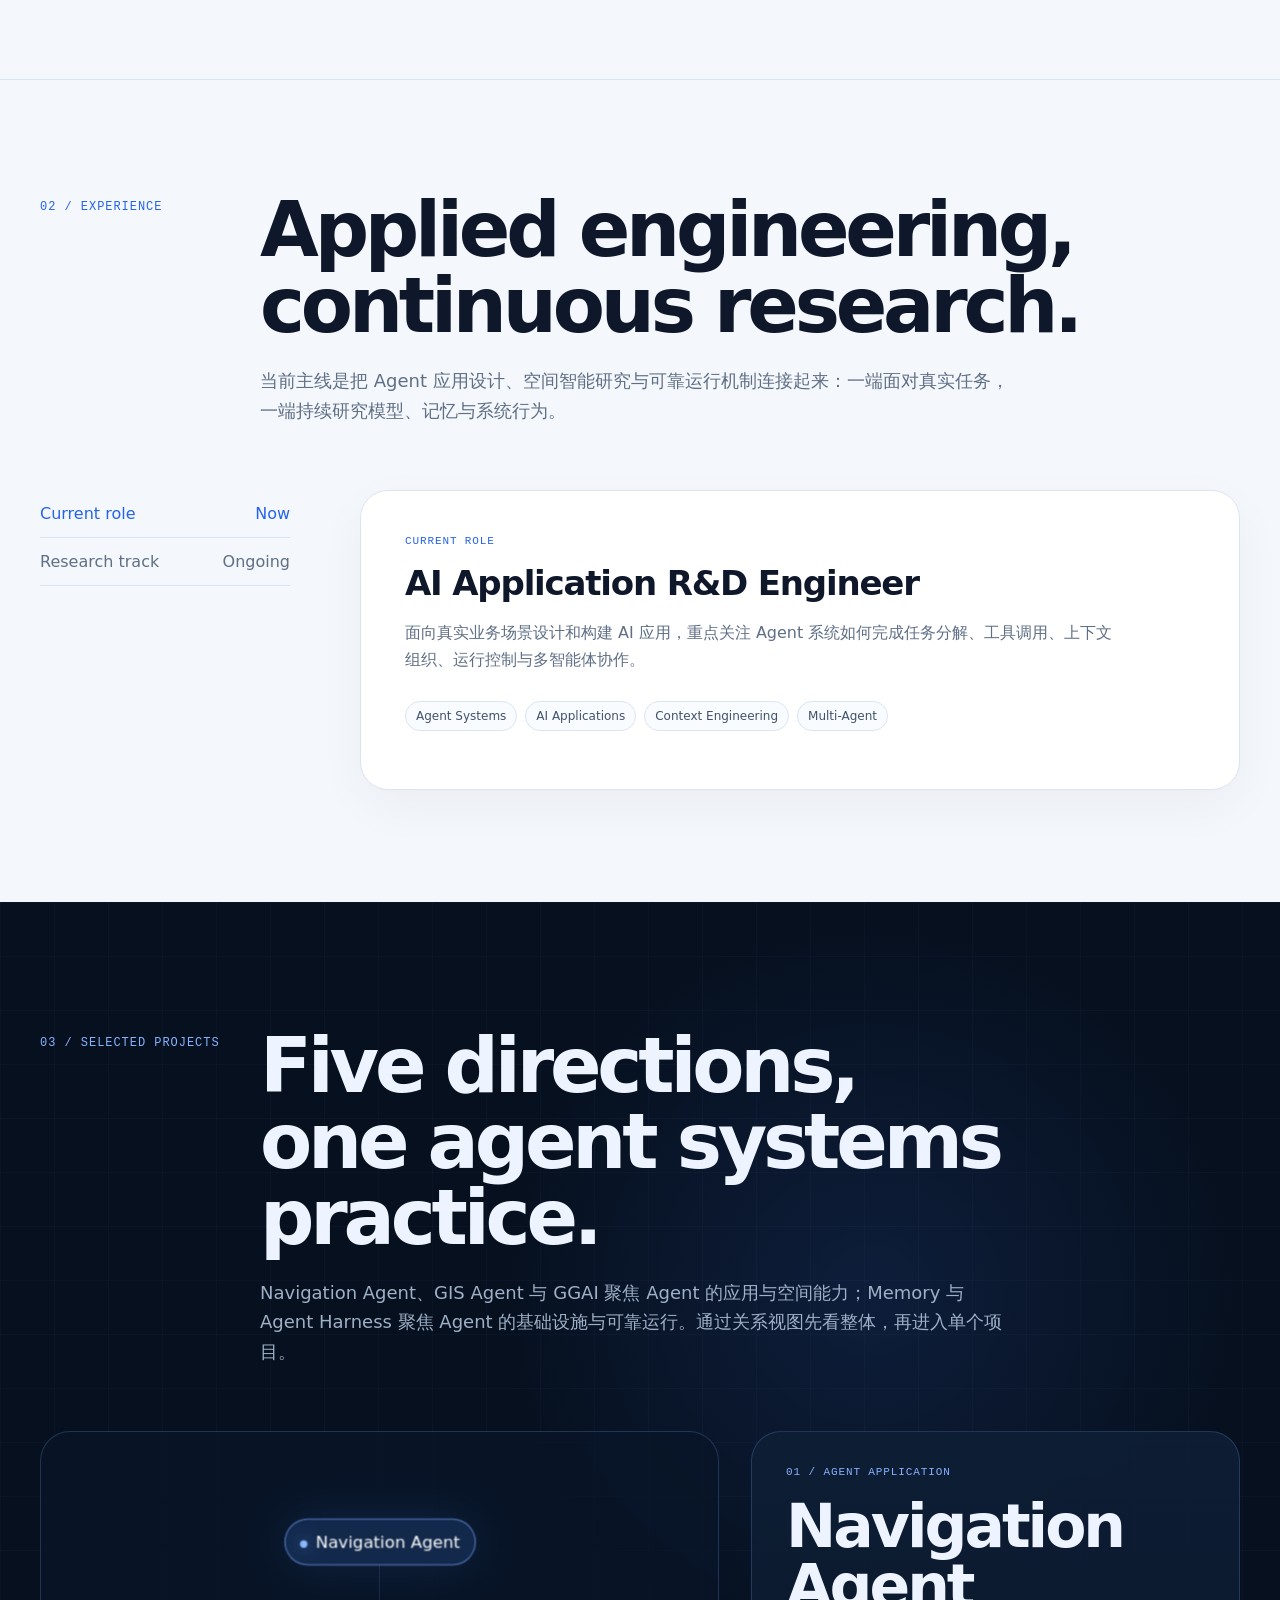
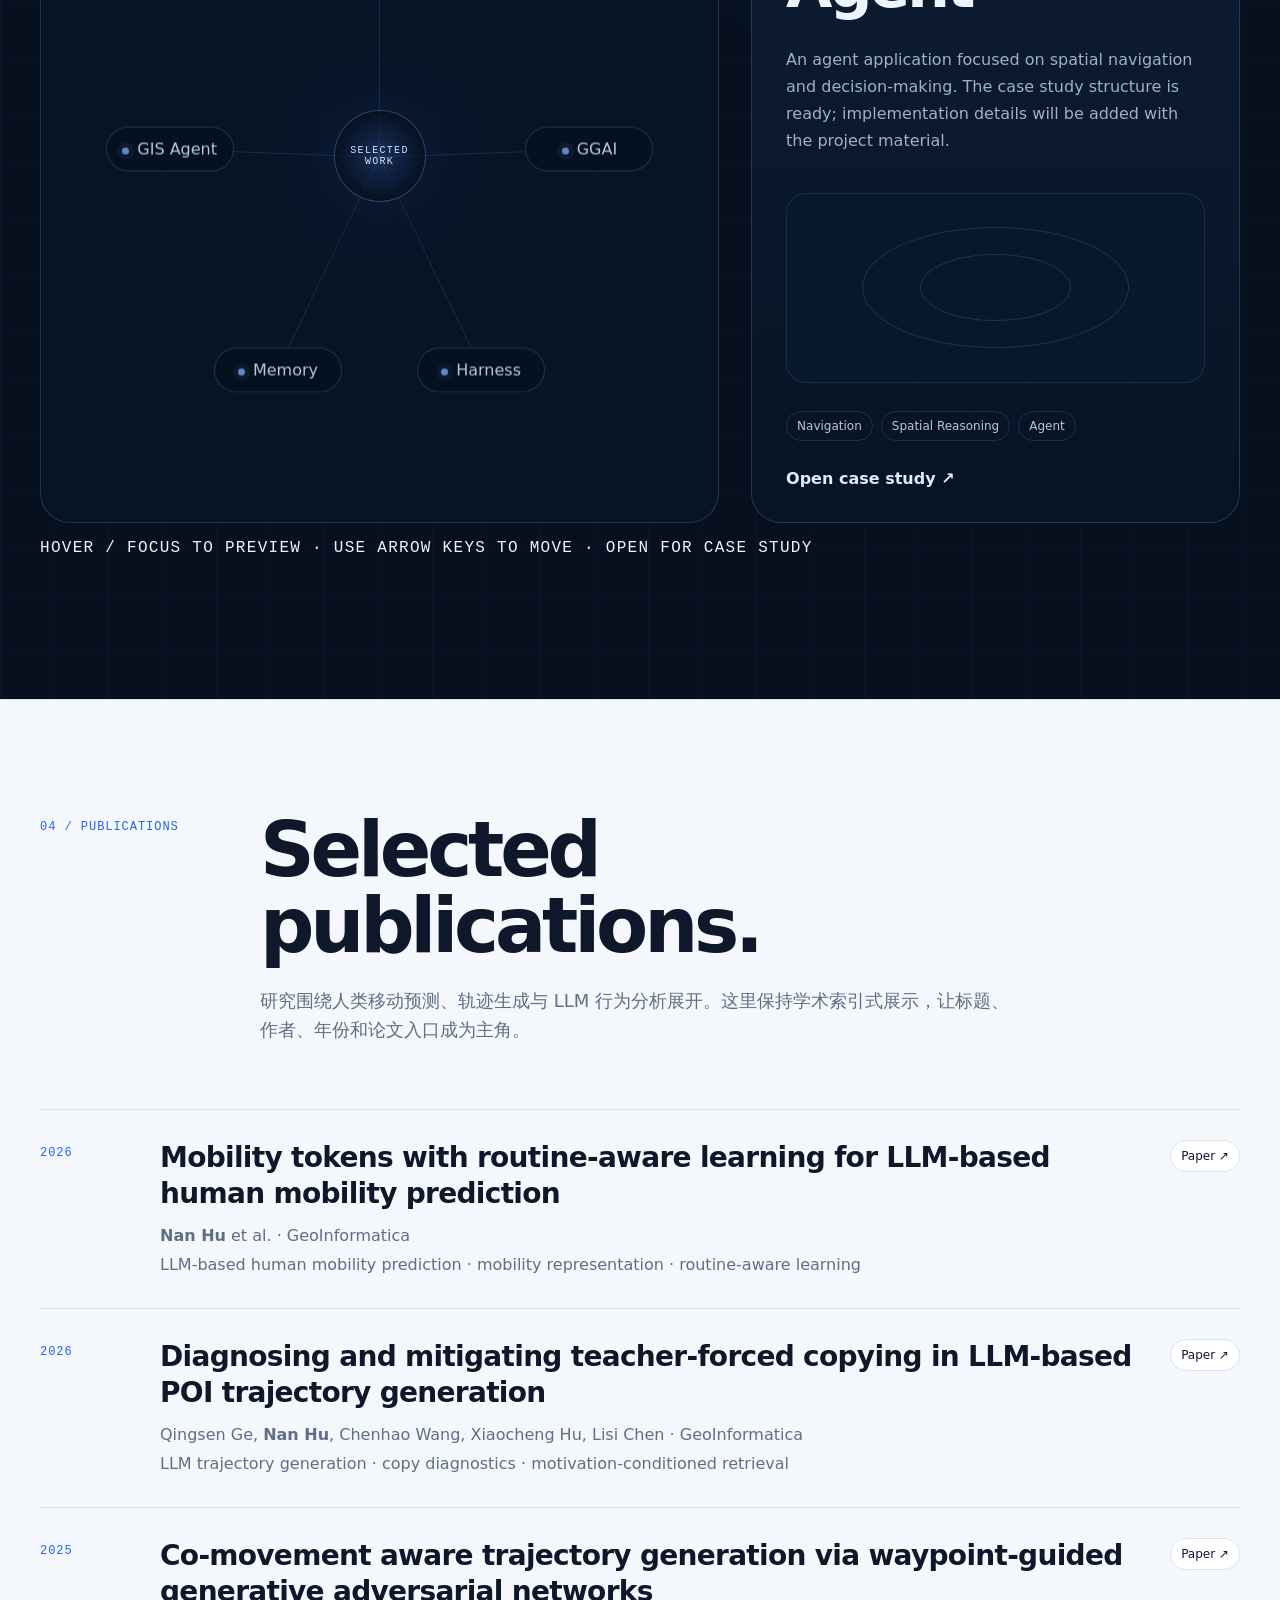
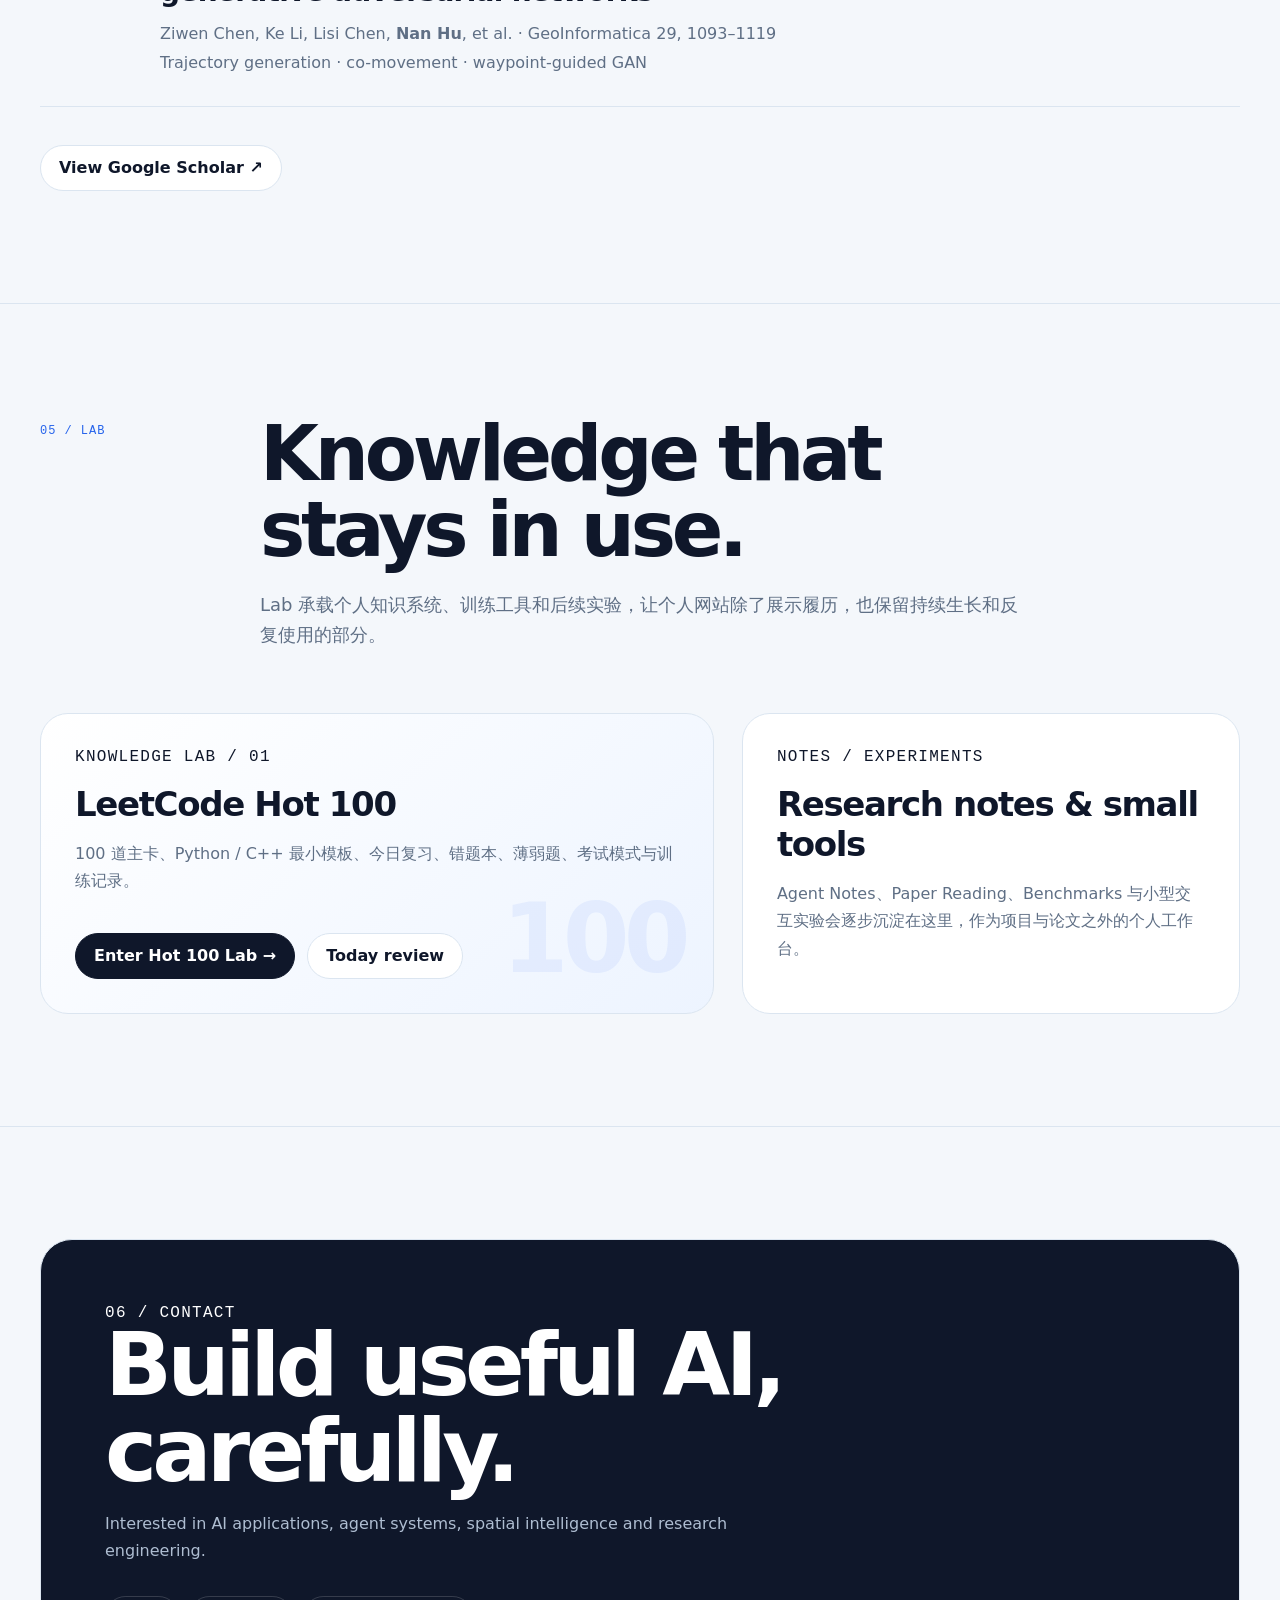
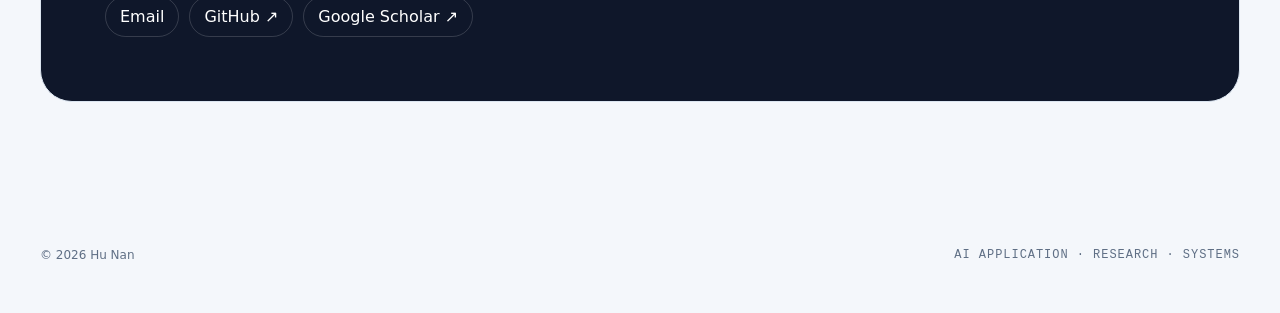
==== commit c8c1f3d5: "Polish editorial homepage copy and project navigation" ====
--- a/index.html
+++ b/index.html
@@ -31,7 +31,7 @@
     </header>
 
     <main id="top">
-      <section class="hero">
+      <section class="hero" data-observe-section="Intro">
         <div class="container hero-grid">
           <div>
             <div class="kicker">AI Application R&amp;D Engineer · Personal Portfolio</div>
@@ -60,13 +60,13 @@
         </div>
       </section>
 
-      <section class="section" id="profile">
+      <section class="section" id="profile" data-observe-section="Profile">
         <div class="container">
           <div class="section-head">
             <div class="section-number mono">01 / Profile</div>
             <div>
-              <h2 class="section-title">A concise profile,<br>not a landing page.</h2>
-              <p class="section-intro">个人网站以履历与作品为主，交互只在需要表达研究关系的地方出现。这里保留清晰的信息层级，把 AI 的“技术感”放在细节里，而不是堆满视觉符号。</p>
+              <h2 class="section-title">Engineering AI systems,<br>informed by research.</h2>
+              <p class="section-intro">工作关注 AI 应用与 Agent 系统落地，也持续围绕空间智能、人类移动与 Agent 基础设施进行研究。工程和研究不是两条分开的线，而是相互验证的一套实践。</p>
             </div>
           </div>
 
@@ -88,13 +88,13 @@
         </div>
       </section>
 
-      <section class="section" id="experience">
+      <section class="section" id="experience" data-observe-section="Experience">
         <div class="container">
           <div class="section-head">
             <div class="section-number mono">02 / Experience</div>
             <div>
-              <h2 class="section-title">Experience that<br>stays scannable.</h2>
-              <p class="section-intro">履历区域先展示已经确认的职业定位和研究方向；单位、时间线、具体职责等信息可以在后续补充后直接扩展，不需要重新改版。</p>
+              <h2 class="section-title">Applied engineering,<br>continuous research.</h2>
+              <p class="section-intro">当前主线是把 Agent 应用设计、空间智能研究与可靠运行机制连接起来：一端面对真实任务，一端持续研究模型、记忆与系统行为。</p>
             </div>
           </div>
 
@@ -133,24 +133,24 @@
         </div>
       </section>
 
-      <section class="projects-section" id="projects">
+      <section class="projects-section" id="projects" data-observe-section="Projects">
         <div class="container">
           <div class="section-head">
             <div class="section-number mono">03 / Selected projects</div>
             <div>
-              <h2 class="section-title">From agent applications<br>to agent infrastructure.</h2>
-              <p class="section-intro">这里是全站交互最强的区域。先从关系视图理解五个项目方向，再进入单个项目；视觉用于解释项目结构，而不是作为整站装饰。</p>
+              <h2 class="section-title">Five directions,<br>one agent systems practice.</h2>
+              <p class="section-intro">Navigation Agent、GIS Agent 与 GGAI 聚焦 Agent 的应用与空间能力；Memory 与 Agent Harness 聚焦 Agent 的基础设施与可靠运行。通过关系视图先看整体，再进入单个项目。</p>
             </div>
           </div>
 
           <div class="project-browser">
-            <div class="project-map" aria-label="项目关系图">
+            <div class="project-map" aria-label="项目关系图" data-project-map="navigation">
               <svg viewBox="0 0 1000 700" preserveAspectRatio="none" aria-hidden="true">
-                <path class="map-line" d="M500 330 L500 112"></path>
-                <path class="map-line" d="M500 330 L190 322"></path>
-                <path class="map-line" d="M500 330 L810 322"></path>
-                <path class="map-line" d="M500 330 L350 545"></path>
-                <path class="map-line" d="M500 330 L650 545"></path>
+                <path class="map-line active" data-project-line="navigation" d="M500 330 L500 112"></path>
+                <path class="map-line" data-project-line="gis" d="M500 330 L190 322"></path>
+                <path class="map-line" data-project-line="ggai" d="M500 330 L810 322"></path>
+                <path class="map-line" data-project-line="memory" d="M500 330 L350 545"></path>
+                <path class="map-line" data-project-line="harness" d="M500 330 L650 545"></path>
               </svg>
               <div class="map-core mono">Selected<br>Work</div>
               <button class="project-node node-navigation active" type="button" data-project="navigation">Navigation Agent</button>
@@ -166,19 +166,20 @@
               <p data-project-description></p>
               <div class="project-visual" data-project-visual="route" aria-hidden="true"></div>
               <div class="project-meta" data-project-tags></div>
-              <span class="project-link" aria-disabled="true">Case study structure ready · content pending</span>
-            </article>
-          </div>
-        </div>
-      </section>
-
-      <section class="section" id="publications">
+              <a class="project-link" data-project-link href="./projects/navigation-agent/">Open case study <span aria-hidden="true">↗</span></a>
+            </article>
+          </div>
+          <p class="project-hint mono">Hover / focus to preview · use arrow keys to move · open for case study</p>
+        </div>
+      </section>
+
+      <section class="section" id="publications" data-observe-section="Publications">
         <div class="container">
           <div class="section-head">
             <div class="section-number mono">04 / Publications</div>
             <div>
-              <h2 class="section-title">Research output,<br>kept quiet.</h2>
-              <p class="section-intro">论文区域刻意回到学术索引式排版。项目区负责视觉表达，Publication 负责准确、快速地阅读研究产出。</p>
+              <h2 class="section-title">Selected<br>publications.</h2>
+              <p class="section-intro">研究围绕人类移动预测、轨迹生成与 LLM 行为分析展开。这里保持学术索引式展示，让标题、作者、年份和论文入口成为主角。</p>
             </div>
           </div>
 
@@ -187,7 +188,7 @@
               <div class="publication-year mono">2026</div>
               <div>
                 <h3>Mobility tokens with routine-aware learning for LLM-based human mobility prediction</h3>
-                <p>Nan Hu et al. · GeoInformatica</p>
+                <p><strong>Nan Hu</strong> et al. · GeoInformatica</p>
                 <p>LLM-based human mobility prediction · mobility representation · routine-aware learning</p>
               </div>
               <div class="publication-links">
@@ -226,13 +227,13 @@
         </div>
       </section>
 
-      <section class="section" id="lab">
+      <section class="section" id="lab" data-observe-section="Lab">
         <div class="container">
           <div class="section-head">
             <div class="section-number mono">05 / Lab</div>
             <div>
-              <h2 class="section-title">A place for things<br>that keep growing.</h2>
-              <p class="section-intro">Lab 用于承载个人知识系统、实验和未来的文章输出，不与核心履历和项目争抢视觉权重。</p>
+              <h2 class="section-title">Knowledge that<br>stays in use.</h2>
+              <p class="section-intro">Lab 承载个人知识系统、训练工具和后续实验，让个人网站除了展示履历，也保留持续生长和反复使用的部分。</p>
             </div>
           </div>
 
@@ -249,15 +250,15 @@
             </article>
 
             <article class="lab-card">
-              <div class="eyebrow mono">Growing next</div>
-              <h3>Notes &amp; Experiments</h3>
-              <p>后续可以继续加入 Agent Notes、Paper Reading、Benchmarks 与小型交互实验，让个人网站随着研究持续增长。</p>
-            </article>
-          </div>
-        </div>
-      </section>
-
-      <section class="section" id="contact">
+              <div class="eyebrow mono">Notes / Experiments</div>
+              <h3>Research notes &amp; small tools</h3>
+              <p>Agent Notes、Paper Reading、Benchmarks 与小型交互实验会逐步沉淀在这里，作为项目与论文之外的个人工作台。</p>
+            </article>
+          </div>
+        </div>
+      </section>
+
+      <section class="section" id="contact" data-observe-section="Contact">
         <div class="container">
           <div class="contact-panel">
             <div class="eyebrow mono">06 / Contact</div>
@@ -276,11 +277,11 @@
     <footer class="footer">
       <div class="container footer-inner">
         <span>© 2026 Hu Nan</span>
-        <span class="mono">Blue Editorial Tech · GitHub Pages</span>
+        <span class="mono">AI Application · Research · Systems</span>
       </div>
     </footer>
   </div>
 
   <script src="./assets/site-v2.js" defer></script>
 </body>
-</html>
+</html>
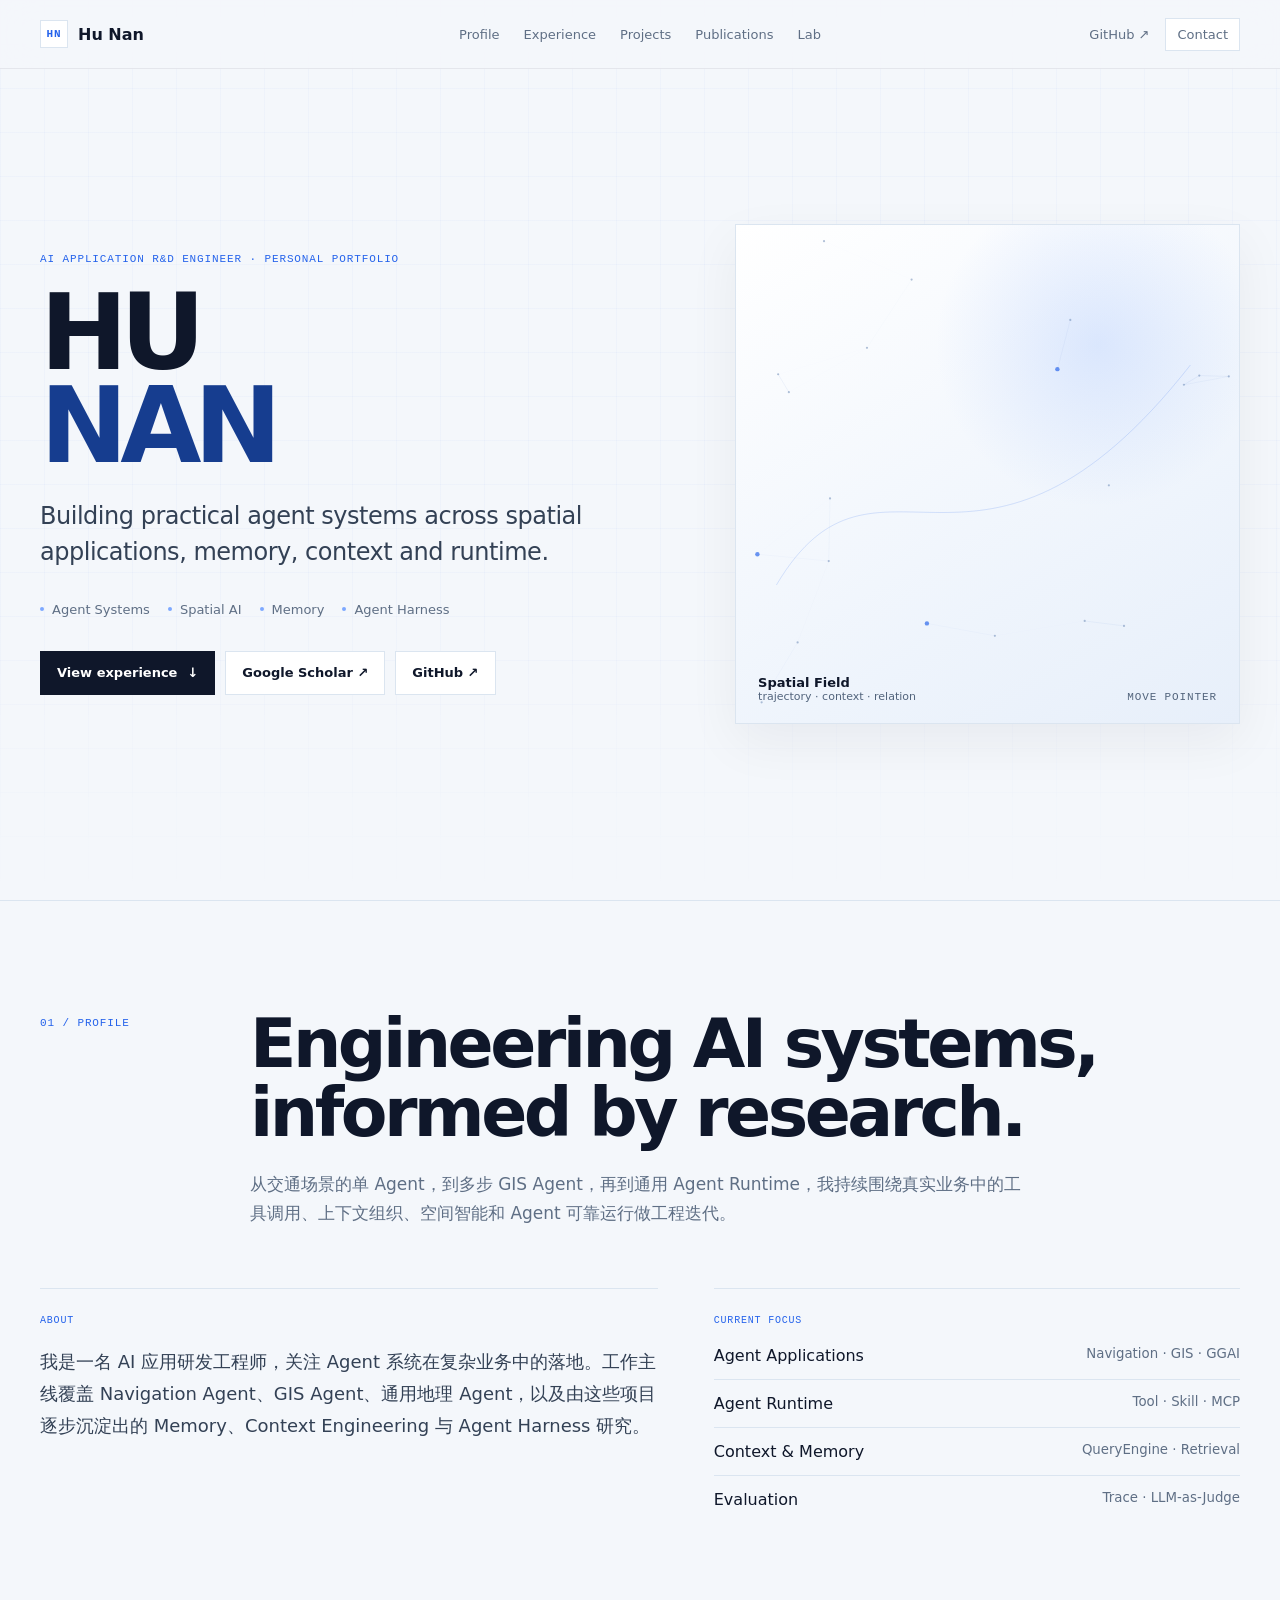
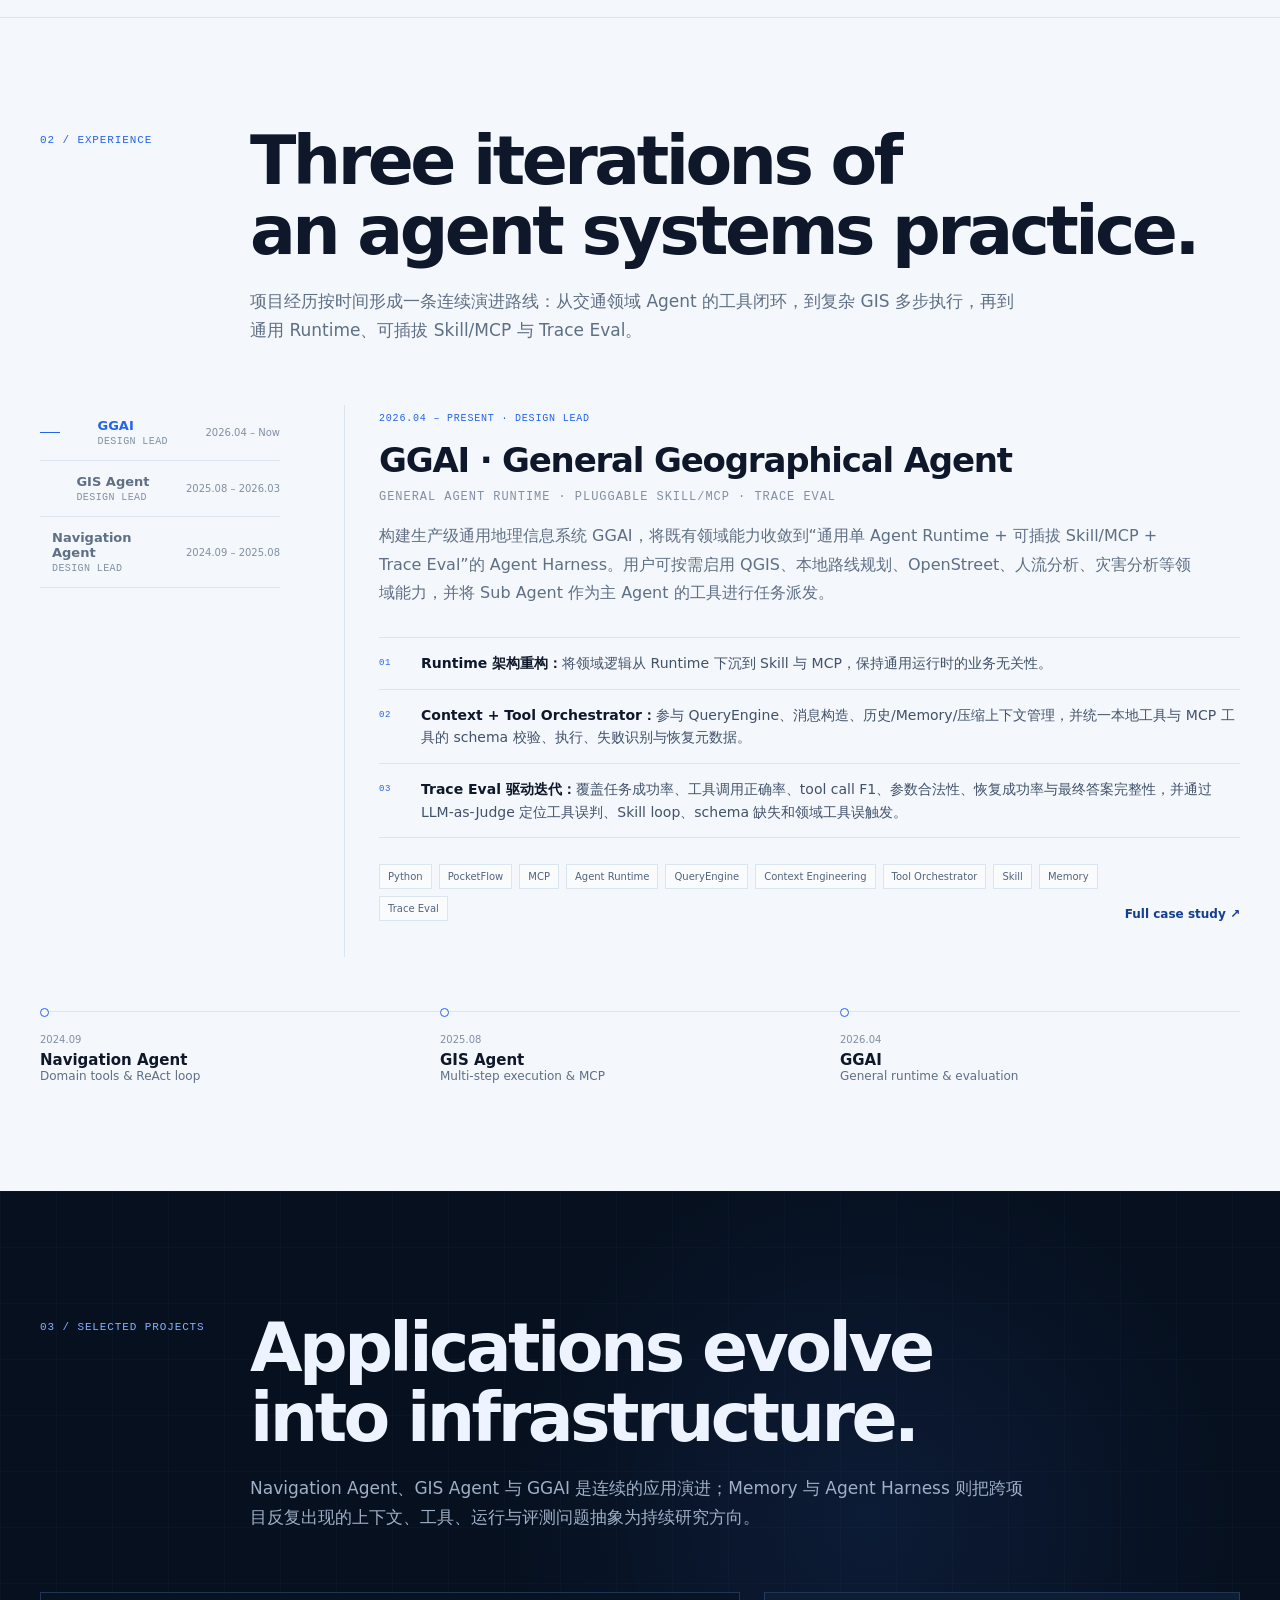
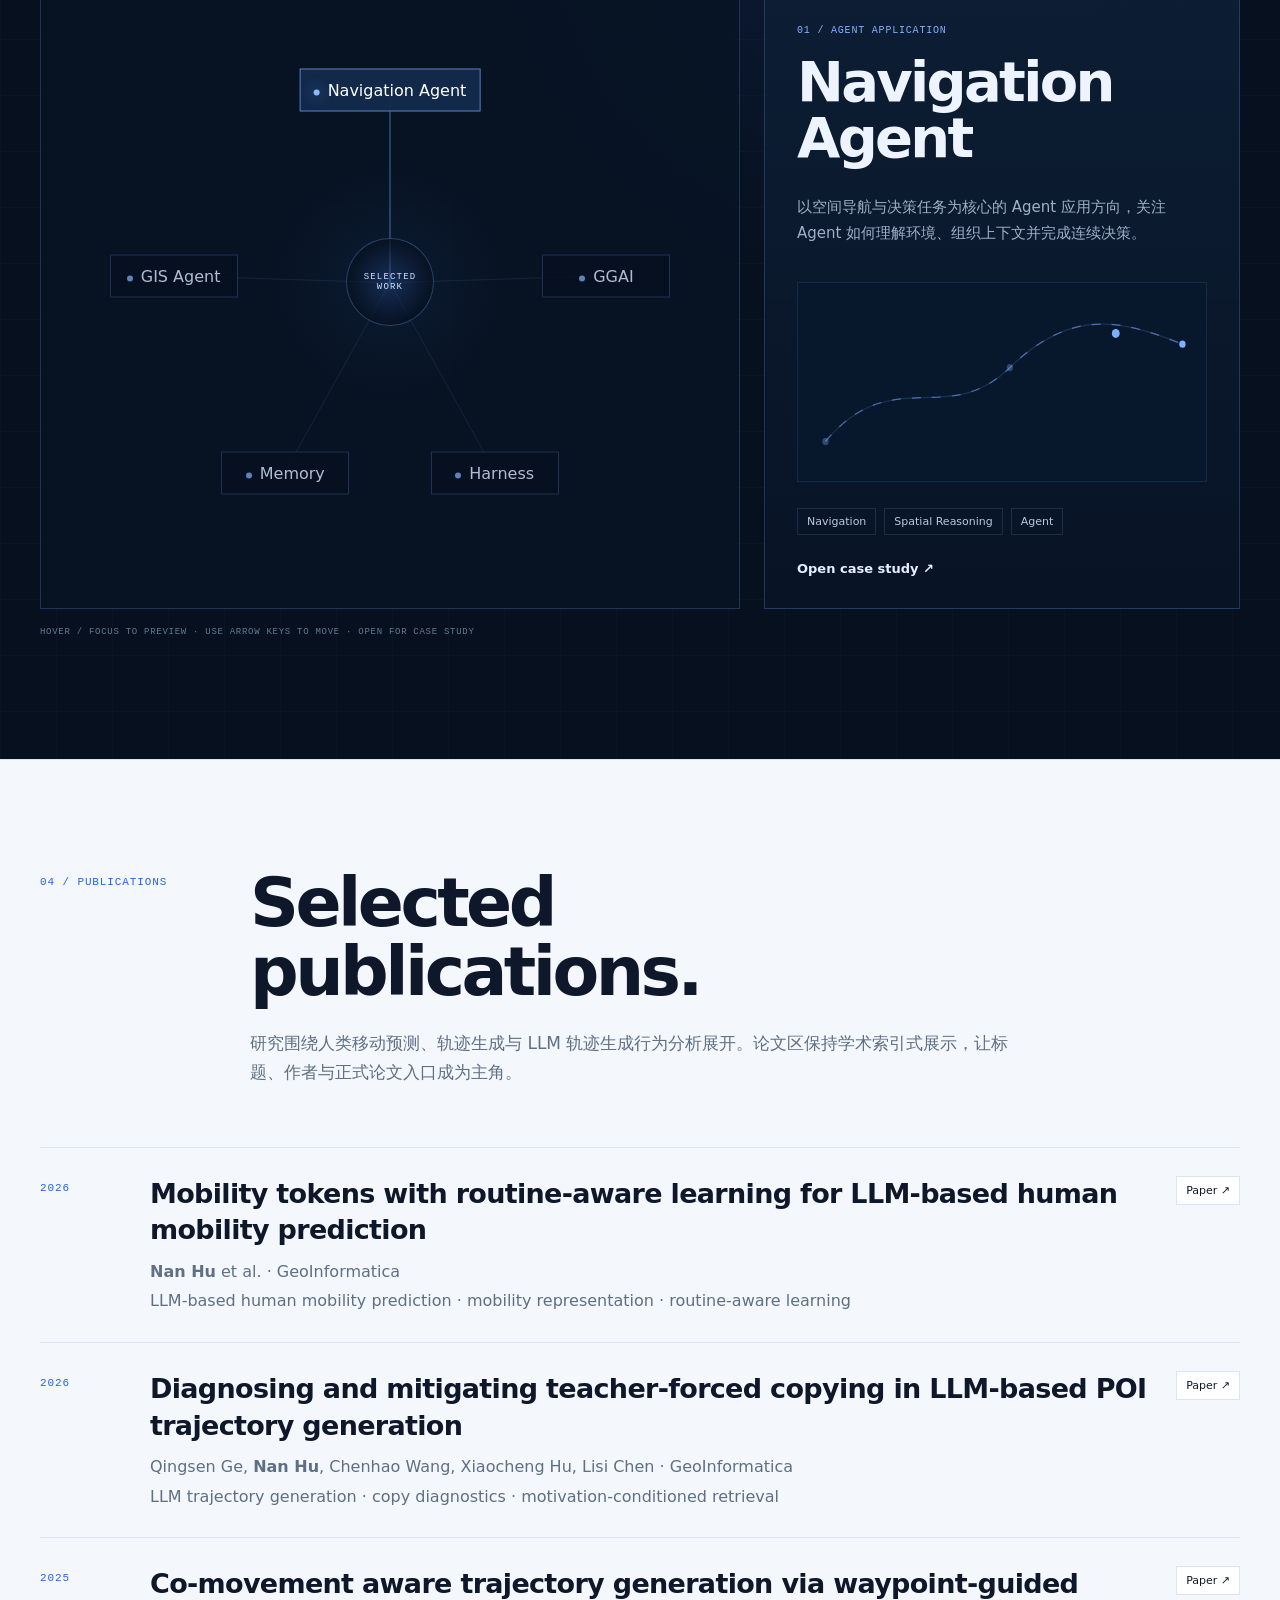
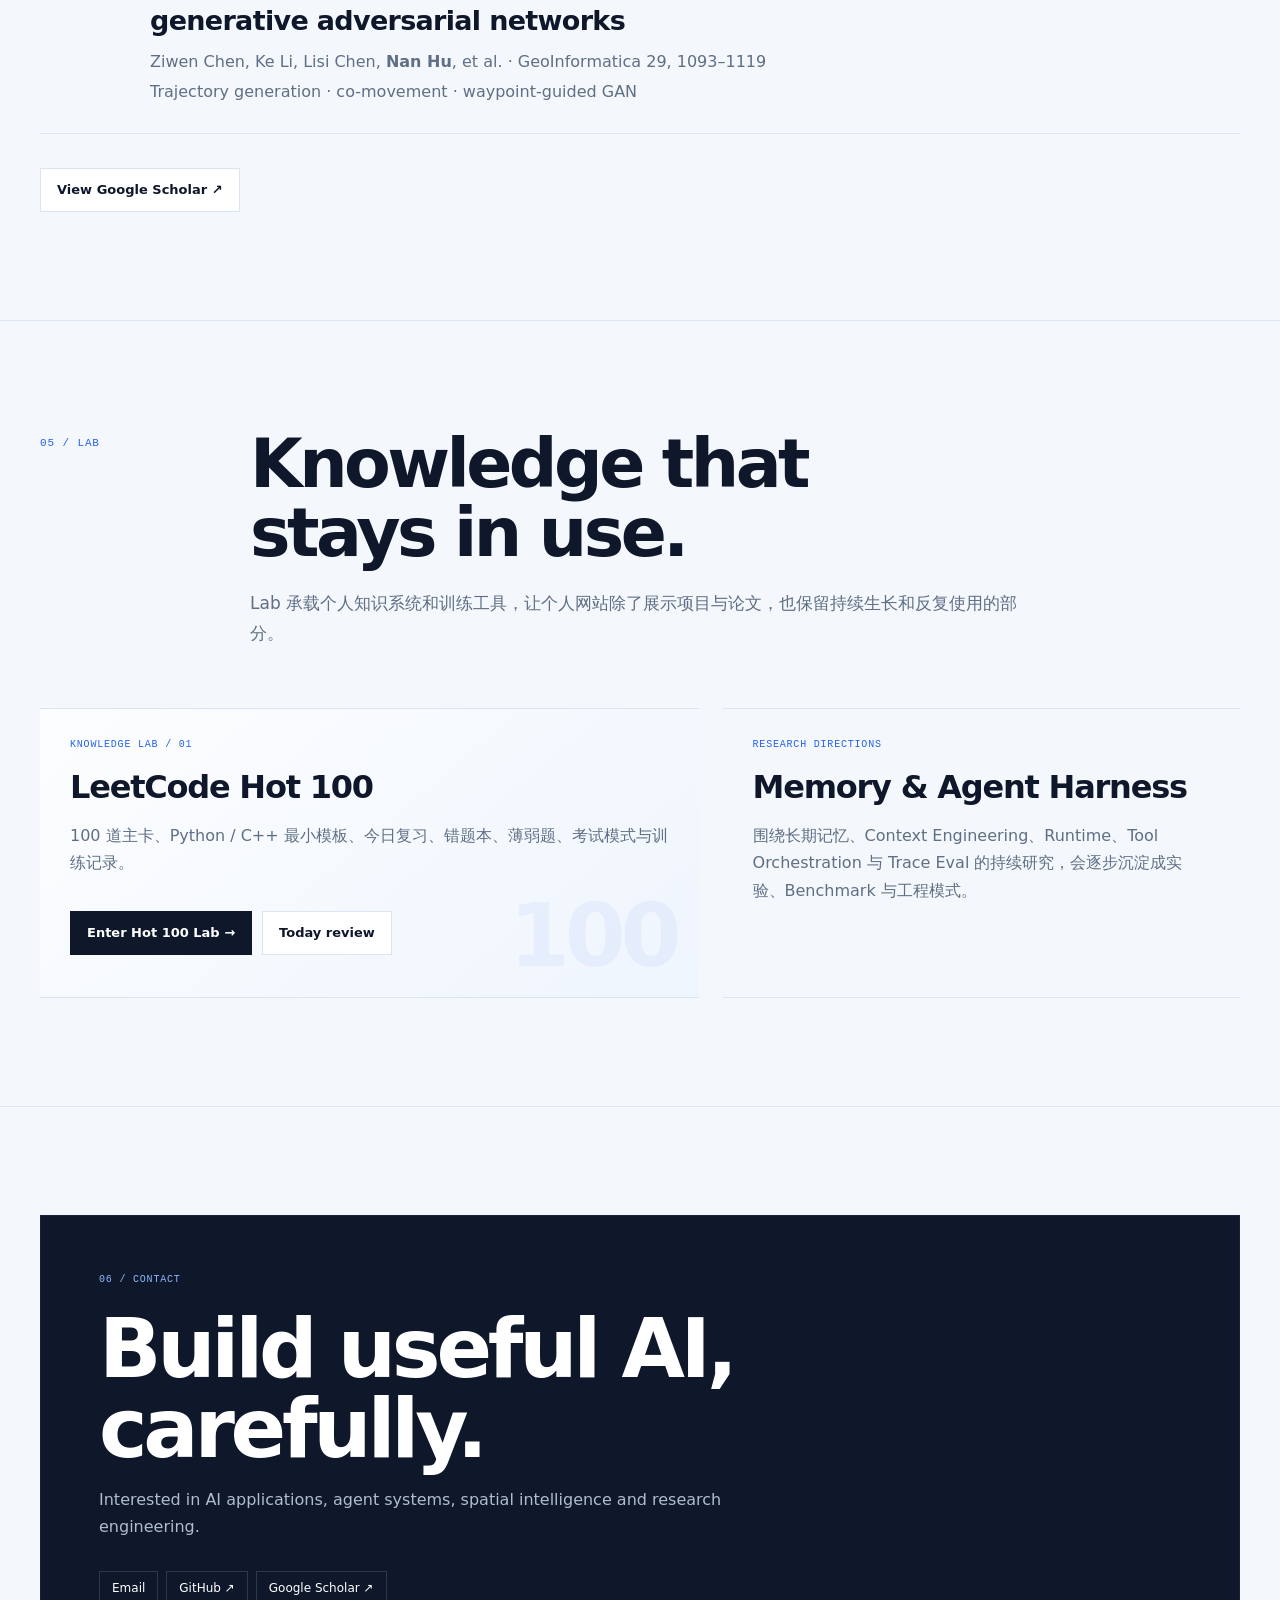
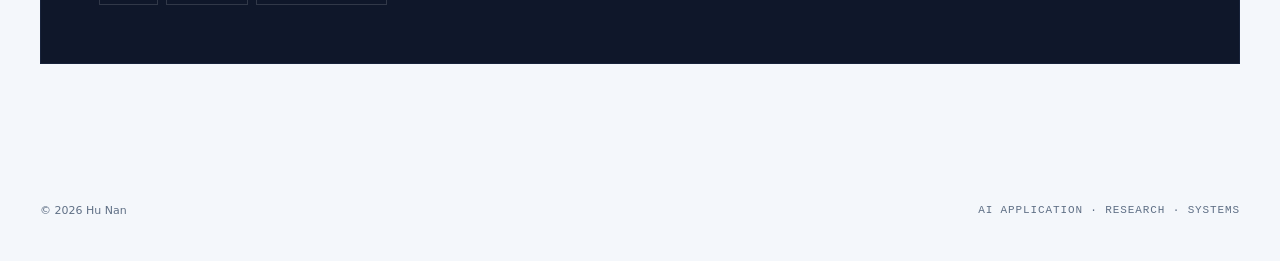
==== commit ca573a2c: "Fill homepage with project experience timeline" ====
--- a/index.html
+++ b/index.html
@@ -7,6 +7,7 @@
   <meta name="theme-color" content="#f4f7fb">
   <title>Hu Nan — AI Application R&D Engineer</title>
   <link rel="stylesheet" href="./assets/site-v2.css">
+  <link rel="stylesheet" href="./assets/resume-v2.css">
 </head>
 <body>
   <div class="site-shell">
@@ -36,7 +37,7 @@
           <div>
             <div class="kicker">AI Application R&amp;D Engineer · Personal Portfolio</div>
             <h1>HU <span>NAN</span></h1>
-            <p class="hero-lede">Building practical AI systems across agent applications, spatial intelligence, memory and runtime.</p>
+            <p class="hero-lede">Building practical agent systems across spatial applications, memory, context and runtime.</p>
             <div class="hero-meta" aria-label="研究方向">
               <span>Agent Systems</span>
               <span>Spatial AI</span>
@@ -44,7 +45,7 @@
               <span>Agent Harness</span>
             </div>
             <div class="hero-actions">
-              <a class="button primary" href="#projects">Explore projects <span aria-hidden="true">↓</span></a>
+              <a class="button primary" href="#experience">View experience <span aria-hidden="true">↓</span></a>
               <a class="button" href="https://scholar.google.com/citations?user=amrbgKEAAAAJ&amp;hl=en" target="_blank" rel="noreferrer">Google Scholar ↗</a>
               <a class="button" href="https://github.com/nanhu22" target="_blank" rel="noreferrer">GitHub ↗</a>
             </div>
@@ -66,22 +67,22 @@
             <div class="section-number mono">01 / Profile</div>
             <div>
               <h2 class="section-title">Engineering AI systems,<br>informed by research.</h2>
-              <p class="section-intro">工作关注 AI 应用与 Agent 系统落地，也持续围绕空间智能、人类移动与 Agent 基础设施进行研究。工程和研究不是两条分开的线，而是相互验证的一套实践。</p>
+              <p class="section-intro">从交通场景的单 Agent，到多步 GIS Agent，再到通用 Agent Runtime，我持续围绕真实业务中的工具调用、上下文组织、空间智能和 Agent 可靠运行做工程迭代。</p>
             </div>
           </div>
 
           <div class="profile-grid">
             <article class="editorial-card">
               <div class="eyebrow mono">About</div>
-              <p>我是一名 AI 应用研发工程师，也持续进行计算机方向研究。当前关注多业务场景下的 Agent 应用、空间智能、长期记忆、上下文管理，以及 Agent Harness 与可靠运行机制。</p>
+              <p>我是一名 AI 应用研发工程师，关注 Agent 系统在复杂业务中的落地。工作主线覆盖 Navigation Agent、GIS Agent、通用地理 Agent，以及由这些项目逐步沉淀出的 Memory、Context Engineering 与 Agent Harness 研究。</p>
             </article>
             <article class="editorial-card">
               <div class="eyebrow mono">Current focus</div>
               <ul class="focus-list">
                 <li><span>Agent Applications</span><small>Navigation · GIS · GGAI</small></li>
-                <li><span>Agent Memory</span><small>Retrieval · Context</small></li>
-                <li><span>Agent Harness</span><small>Runtime · Trace</small></li>
-                <li><span>Mobility Intelligence</span><small>Prediction · Generation</small></li>
+                <li><span>Agent Runtime</span><small>Tool · Skill · MCP</small></li>
+                <li><span>Context &amp; Memory</span><small>QueryEngine · Retrieval</small></li>
+                <li><span>Evaluation</span><small>Trace · LLM-as-Judge</small></li>
               </ul>
             </article>
           </div>
@@ -93,42 +94,79 @@
           <div class="section-head">
             <div class="section-number mono">02 / Experience</div>
             <div>
-              <h2 class="section-title">Applied engineering,<br>continuous research.</h2>
-              <p class="section-intro">当前主线是把 Agent 应用设计、空间智能研究与可靠运行机制连接起来：一端面对真实任务，一端持续研究模型、记忆与系统行为。</p>
+              <h2 class="section-title">Three iterations of<br>an agent systems practice.</h2>
+              <p class="section-intro">项目经历按时间形成一条连续演进路线：从交通领域 Agent 的工具闭环，到复杂 GIS 多步执行，再到通用 Runtime、可插拔 Skill/MCP 与 Trace Eval。</p>
             </div>
           </div>
 
           <div class="experience-layout">
-            <div class="experience-index" aria-label="经历分类">
-              <button class="active" type="button" data-experience-tab="current"><span>Current role</span><span>Now</span></button>
-              <button type="button" data-experience-tab="research"><span>Research track</span><span>Ongoing</span></button>
-            </div>
-
-            <div>
-              <article class="experience-panel" data-experience-panel="current">
-                <div class="eyebrow mono">Current role</div>
-                <h3>AI Application R&amp;D Engineer</h3>
-                <p>面向真实业务场景设计和构建 AI 应用，重点关注 Agent 系统如何完成任务分解、工具调用、上下文组织、运行控制与多智能体协作。</p>
-                <div class="experience-tags">
-                  <span class="tag">Agent Systems</span>
-                  <span class="tag">AI Applications</span>
-                  <span class="tag">Context Engineering</span>
-                  <span class="tag">Multi-Agent</span>
+            <div class="experience-index" aria-label="项目履历">
+              <button class="active" type="button" data-experience-tab="ggai">
+                <span><strong>GGAI</strong><small>Design Lead</small></span><span>2026.04 – Now</span>
+              </button>
+              <button type="button" data-experience-tab="gis">
+                <span><strong>GIS Agent</strong><small>Design Lead</small></span><span>2025.08 – 2026.03</span>
+              </button>
+              <button type="button" data-experience-tab="navigation">
+                <span><strong>Navigation Agent</strong><small>Design Lead</small></span><span>2024.09 – 2025.08</span>
+              </button>
+            </div>
+
+            <div>
+              <article class="experience-panel" data-experience-panel="ggai">
+                <div class="eyebrow mono">2026.04 – Present · Design Lead</div>
+                <h3>GGAI · General Geographical Agent</h3>
+                <div class="experience-period mono">General Agent Runtime · Pluggable Skill/MCP · Trace Eval</div>
+                <p class="experience-summary">构建生产级通用地理信息系统 GGAI，将既有领域能力收敛到“通用单 Agent Runtime + 可插拔 Skill/MCP + Trace Eval”的 Agent Harness。用户可按需启用 QGIS、本地路线规划、OpenStreet、人流分析、灾害分析等领域能力，并将 Sub Agent 作为主 Agent 的工具进行任务派发。</p>
+                <ul class="experience-highlights">
+                  <li data-index="01"><span><strong>Runtime 架构重构：</strong>将领域逻辑从 Runtime 下沉到 Skill 与 MCP，保持通用运行时的业务无关性。</span></li>
+                  <li data-index="02"><span><strong>Context + Tool Orchestrator：</strong>参与 QueryEngine、消息构造、历史/Memory/压缩上下文管理，并统一本地工具与 MCP 工具的 schema 校验、执行、失败识别与恢复元数据。</span></li>
+                  <li data-index="03"><span><strong>Trace Eval 驱动迭代：</strong>覆盖任务成功率、工具调用正确率、tool call F1、参数合法性、恢复成功率与最终答案完整性，并通过 LLM-as-Judge 定位工具误判、Skill loop、schema 缺失和领域工具误触发。</span></li>
+                </ul>
+                <div class="experience-footer">
+                  <div class="experience-tech"><span>Python</span><span>PocketFlow</span><span>MCP</span><span>Agent Runtime</span><span>QueryEngine</span><span>Context Engineering</span><span>Tool Orchestrator</span><span>Skill</span><span>Memory</span><span>Trace Eval</span></div>
+                  <a class="experience-case-link" href="./projects/ggai/">Full case study ↗</a>
                 </div>
               </article>
 
-              <article class="experience-panel" data-experience-panel="research" hidden>
-                <div class="eyebrow mono">Research track</div>
-                <h3>Mobility, Spatial AI &amp; Agent Infrastructure</h3>
-                <p>研究从人类移动预测与轨迹生成延伸到空间 Agent、长期记忆和 Agent Harness，并通过论文、实验与工程项目持续沉淀。</p>
-                <div class="experience-tags">
-                  <span class="tag">Human Mobility</span>
-                  <span class="tag">Spatial Intelligence</span>
-                  <span class="tag">Memory</span>
-                  <span class="tag">Harness</span>
+              <article class="experience-panel" data-experience-panel="gis" hidden>
+                <div class="eyebrow mono">2025.08 – 2026.03 · Design Lead</div>
+                <h3>GIS Agent</h3>
+                <div class="experience-period mono">Planner · ReAct ExecutorFlow · MCP · PostGIS</div>
+                <p class="experience-summary">面向 GIS 场景设计 GIS-Agent，将 QGIS、MCP Server、PostgreSQL/PostGIS 工作流与大模型推理结合，用于灾害预警、土地价格、洪涝风险、人口流动等日本国土数据分析任务。</p>
+                <ul class="experience-highlights">
+                  <li data-index="01"><span><strong>多步 Agent Runtime：</strong>设计 Planner、ExecutorFlow、Orchestrator、Answer 与 human-interaction 节点；ExecutorFlow 采用 ReAct 范式完成分步推理、工具调用、观察读取和错误恢复。</span></li>
+                  <li data-index="02"><span><strong>MCP + Skill 渐进披露：</strong>接入 QGIS MCP Server、MLIT MCP Server 与 PostGIS，并在 Planner 阶段按需暴露工具能力，降低复杂工具集带来的选择错误。</span></li>
+                  <li data-index="03"><span><strong>复杂任务执行与 Harness 沉淀：</strong>无需模型微调，通过 Prompt Engineering + Tool Use 支持 20+ 工具步骤，并沉淀工具可见性、MCP 合约、失败恢复和 Trace 记录经验。</span></li>
+                </ul>
+                <div class="experience-footer">
+                  <div class="experience-tech"><span>PocketFlow</span><span>MCP</span><span>QGIS MCP Server</span><span>MLIT MCP Server</span><span>PostgreSQL</span><span>PostGIS</span><span>QGIS</span><span>ReAct</span><span>Prompt Engineering</span><span>DeepSeek</span><span>GPT-5-mini</span><span>Bedrock</span></div>
+                  <a class="experience-case-link" href="./projects/gis-agent/">Full case study ↗</a>
                 </div>
               </article>
-            </div>
+
+              <article class="experience-panel" data-experience-panel="navigation" hidden>
+                <div class="eyebrow mono">2024.09 – 2025.08 · Design Lead</div>
+                <h3>Navigation Agent</h3>
+                <div class="experience-period mono">LangGraph · ReAct · MCP · RAG</div>
+                <p class="experience-summary">面向交通场景设计基于 LangGraph 的 ReAct 单智能体系统，用于路线规划、异常人流分析、交通知识问答与交通态势分析，并通过 Chatbot 提供交互服务。</p>
+                <ul class="experience-highlights">
+                  <li data-index="01"><span><strong>Agent 状态流：</strong>基于 LangGraph 设计用户意图识别、任务拆解、工具调用与结果生成流程，并以 ReAct 组织多步骤交通任务。</span></li>
+                  <li data-index="02"><span><strong>统一工具闭环：</strong>通过 MCP 接入 Google Maps API、FAISS、MySQL 与深度学习预测模型，覆盖路线、知识检索、异常人流与交通预测。</span></li>
+                  <li data-index="03"><span><strong>交互与能力沉淀：</strong>参与 Gradio 对话式前端，支持地图路线、地图与思维链展示，并沉淀交通领域 Prompt、工具描述与知识检索策略。</span></li>
+                </ul>
+                <div class="experience-footer">
+                  <div class="experience-tech"><span>LangGraph</span><span>MCP</span><span>Google Maps API</span><span>FAISS</span><span>MySQL</span><span>ReAct Agent</span><span>RAG</span><span>Deep Learning</span><span>Gradio</span></div>
+                  <a class="experience-case-link" href="./projects/navigation-agent/">Full case study ↗</a>
+                </div>
+              </article>
+            </div>
+          </div>
+
+          <div class="experience-arc" aria-label="Agent 项目演进路线">
+            <a href="./projects/navigation-agent/"><span>2024.09</span><strong>Navigation Agent</strong>Domain tools &amp; ReAct loop</a>
+            <a href="./projects/gis-agent/"><span>2025.08</span><strong>GIS Agent</strong>Multi-step execution &amp; MCP</a>
+            <a href="./projects/ggai/"><span>2026.04</span><strong>GGAI</strong>General runtime &amp; evaluation</a>
           </div>
         </div>
       </section>
@@ -138,8 +176,8 @@
           <div class="section-head">
             <div class="section-number mono">03 / Selected projects</div>
             <div>
-              <h2 class="section-title">Five directions,<br>one agent systems practice.</h2>
-              <p class="section-intro">Navigation Agent、GIS Agent 与 GGAI 聚焦 Agent 的应用与空间能力；Memory 与 Agent Harness 聚焦 Agent 的基础设施与可靠运行。通过关系视图先看整体，再进入单个项目。</p>
+              <h2 class="section-title">Applications evolve<br>into infrastructure.</h2>
+              <p class="section-intro">Navigation Agent、GIS Agent 与 GGAI 是连续的应用演进；Memory 与 Agent Harness 则把跨项目反复出现的上下文、工具、运行与评测问题抽象为持续研究方向。</p>
             </div>
           </div>
 
@@ -179,7 +217,7 @@
             <div class="section-number mono">04 / Publications</div>
             <div>
               <h2 class="section-title">Selected<br>publications.</h2>
-              <p class="section-intro">研究围绕人类移动预测、轨迹生成与 LLM 行为分析展开。这里保持学术索引式展示，让标题、作者、年份和论文入口成为主角。</p>
+              <p class="section-intro">研究围绕人类移动预测、轨迹生成与 LLM 轨迹生成行为分析展开。论文区保持学术索引式展示，让标题、作者与正式论文入口成为主角。</p>
             </div>
           </div>
 
@@ -191,9 +229,7 @@
                 <p><strong>Nan Hu</strong> et al. · GeoInformatica</p>
                 <p>LLM-based human mobility prediction · mobility representation · routine-aware learning</p>
               </div>
-              <div class="publication-links">
-                <a href="https://link.springer.com/article/10.1007/s10707-026-00589-9" target="_blank" rel="noreferrer">Paper ↗</a>
-              </div>
+              <div class="publication-links"><a href="https://link.springer.com/article/10.1007/s10707-026-00589-9" target="_blank" rel="noreferrer">Paper ↗</a></div>
             </article>
 
             <article class="publication">
@@ -203,9 +239,7 @@
                 <p>Qingsen Ge, <strong>Nan Hu</strong>, Chenhao Wang, Xiaocheng Hu, Lisi Chen · GeoInformatica</p>
                 <p>LLM trajectory generation · copy diagnostics · motivation-conditioned retrieval</p>
               </div>
-              <div class="publication-links">
-                <a href="https://link.springer.com/article/10.1007/s10707-026-00585-z" target="_blank" rel="noreferrer">Paper ↗</a>
-              </div>
+              <div class="publication-links"><a href="https://link.springer.com/article/10.1007/s10707-026-00585-z" target="_blank" rel="noreferrer">Paper ↗</a></div>
             </article>
 
             <article class="publication">
@@ -215,9 +249,7 @@
                 <p>Ziwen Chen, Ke Li, Lisi Chen, <strong>Nan Hu</strong>, et al. · GeoInformatica 29, 1093–1119</p>
                 <p>Trajectory generation · co-movement · waypoint-guided GAN</p>
               </div>
-              <div class="publication-links">
-                <a href="https://link.springer.com/article/10.1007/s10707-025-00556-w" target="_blank" rel="noreferrer">Paper ↗</a>
-              </div>
+              <div class="publication-links"><a href="https://link.springer.com/article/10.1007/s10707-025-00556-w" target="_blank" rel="noreferrer">Paper ↗</a></div>
             </article>
           </div>
 
@@ -233,7 +265,7 @@
             <div class="section-number mono">05 / Lab</div>
             <div>
               <h2 class="section-title">Knowledge that<br>stays in use.</h2>
-              <p class="section-intro">Lab 承载个人知识系统、训练工具和后续实验，让个人网站除了展示履历，也保留持续生长和反复使用的部分。</p>
+              <p class="section-intro">Lab 承载个人知识系统和训练工具，让个人网站除了展示项目与论文，也保留持续生长和反复使用的部分。</p>
             </div>
           </div>
 
@@ -250,9 +282,9 @@
             </article>
 
             <article class="lab-card">
-              <div class="eyebrow mono">Notes / Experiments</div>
-              <h3>Research notes &amp; small tools</h3>
-              <p>Agent Notes、Paper Reading、Benchmarks 与小型交互实验会逐步沉淀在这里，作为项目与论文之外的个人工作台。</p>
+              <div class="eyebrow mono">Research directions</div>
+              <h3>Memory &amp; Agent Harness</h3>
+              <p>围绕长期记忆、Context Engineering、Runtime、Tool Orchestration 与 Trace Eval 的持续研究，会逐步沉淀成实验、Benchmark 与工程模式。</p>
             </article>
           </div>
         </div>
--- a/assets/site-v2.css
+++ b/assets/site-v2.css
@@ -11,9 +11,8 @@
   --night-2: #0b1628;
   --night-line: rgba(125, 168, 255, .22);
   --night-text: #edf4ff;
-  --radius: 22px;
   --content: 1200px;
-  --shadow: 0 24px 70px rgba(15, 23, 42, .08);
+  --scroll-progress: 0;
 }
 
 * { box-sizing: border-box; }
@@ -24,6 +23,7 @@
   background: var(--paper);
   font-family: Inter, ui-sans-serif, system-ui, -apple-system, BlinkMacSystemFont, "Segoe UI", sans-serif;
   -webkit-font-smoothing: antialiased;
+  text-rendering: optimizeLegibility;
 }
 button, a { font: inherit; }
 a { color: inherit; }
@@ -41,9 +41,21 @@
   position: fixed;
   inset: 0 0 auto;
   z-index: 50;
-  background: color-mix(in srgb, var(--paper) 86%, transparent);
+  background: color-mix(in srgb, var(--paper) 90%, transparent);
   backdrop-filter: blur(16px);
   border-bottom: 1px solid rgba(15, 23, 42, .07);
+}
+.topbar::after {
+  content: "";
+  position: absolute;
+  left: 0;
+  right: 0;
+  bottom: -1px;
+  height: 1px;
+  background: var(--blue);
+  transform-origin: left center;
+  transform: scaleX(var(--scroll-progress));
+  pointer-events: none;
 }
 .topbar-inner {
   height: 68px;
@@ -57,33 +69,42 @@
   align-items: center;
   gap: 10px;
   text-decoration: none;
-  font-weight: 760;
+  font-weight: 700;
 }
 .brand-mark {
-  width: 30px;
+  width: 28px;
   aspect-ratio: 1;
   display: grid;
   place-items: center;
   border: 1px solid var(--line);
-  border-radius: 9px;
   background: var(--paper-strong);
   color: var(--blue);
-  font-size: 13px;
-  box-shadow: 0 8px 24px rgba(37, 99, 235, .08);
+  font-size: 11px;
 }
 .nav { display: flex; align-items: center; gap: 24px; }
 .nav a, .topbar-actions a {
+  position: relative;
   text-decoration: none;
   color: var(--muted);
-  font-size: 14px;
+  font-size: 13px;
   transition: color .2s ease;
 }
-.nav a:hover, .topbar-actions a:hover { color: var(--ink); }
+.nav a:hover, .topbar-actions a:hover, .nav a[aria-current="page"] { color: var(--ink); }
+.nav a[aria-current="page"]::after {
+  content: "";
+  position: absolute;
+  left: 50%;
+  bottom: -10px;
+  width: 4px;
+  height: 4px;
+  border-radius: 50%;
+  background: var(--blue);
+  transform: translateX(-50%);
+}
 .topbar-actions { justify-self: end; display: flex; align-items: center; gap: 16px; }
 .nav-cta {
-  padding: 9px 12px;
+  padding: 8px 11px;
   border: 1px solid var(--line);
-  border-radius: 999px;
   background: var(--paper-strong);
 }
 
@@ -100,26 +121,26 @@
   inset: 0;
   pointer-events: none;
   background:
-    linear-gradient(rgba(37, 99, 235, .035) 1px, transparent 1px),
-    linear-gradient(90deg, rgba(37, 99, 235, .035) 1px, transparent 1px);
-  background-size: 42px 42px;
-  mask-image: linear-gradient(to bottom, black 0 70%, transparent 100%);
+    linear-gradient(rgba(37, 99, 235, .028) 1px, transparent 1px),
+    linear-gradient(90deg, rgba(37, 99, 235, .028) 1px, transparent 1px);
+  background-size: 44px 44px;
+  mask-image: linear-gradient(to bottom, black 0 68%, transparent 100%);
 }
 .hero-grid {
   display: grid;
-  grid-template-columns: minmax(0, 1.05fr) minmax(380px, .95fr);
+  grid-template-columns: minmax(0, 1.08fr) minmax(380px, .92fr);
   gap: clamp(48px, 8vw, 120px);
   align-items: center;
   position: relative;
   z-index: 1;
 }
-.hero .kicker { color: var(--blue); font-size: 12px; }
+.hero .kicker { color: var(--blue); font-size: 11px; }
 .hero h1 {
   margin: 22px 0 26px;
   font-size: clamp(58px, 8.2vw, 116px);
   line-height: .88;
-  letter-spacing: -.07em;
-  font-weight: 720;
+  letter-spacing: -.072em;
+  font-weight: 690;
 }
 .hero h1 span { display: block; color: var(--blue-deep); }
 .hero-lede {
@@ -131,7 +152,7 @@
   letter-spacing: -.02em;
 }
 .hero-meta {
-  margin-top: 34px;
+  margin-top: 32px;
   display: flex;
   flex-wrap: wrap;
   gap: 10px 18px;
@@ -139,23 +160,23 @@
   font-size: 13px;
 }
 .hero-meta span { display: inline-flex; align-items: center; gap: 8px; }
-.hero-meta span::before { content: ""; width: 5px; height: 5px; border-radius: 50%; background: var(--blue-soft); }
-.hero-actions { margin-top: 38px; display: flex; flex-wrap: wrap; gap: 12px; }
+.hero-meta span::before { content: ""; width: 4px; height: 4px; border-radius: 50%; background: var(--blue-soft); }
+.hero-actions { margin-top: 34px; display: flex; flex-wrap: wrap; gap: 10px; }
 .button {
   display: inline-flex;
   align-items: center;
   justify-content: center;
   gap: 10px;
-  min-height: 46px;
-  padding: 0 18px;
+  min-height: 44px;
+  padding: 0 16px;
   border: 1px solid var(--line);
-  border-radius: 999px;
   background: var(--paper-strong);
   text-decoration: none;
-  font-weight: 650;
-  transition: transform .18s ease, border-color .18s ease, background .18s ease;
-}
-.button:hover { transform: translateY(-2px); border-color: #b8c9dd; }
+  font-weight: 630;
+  font-size: 13px;
+  transition: transform .18s ease, border-color .18s ease, background .18s ease, color .18s ease;
+}
+.button:hover { transform: translateY(-2px); border-color: #b7c7da; }
 .button.primary { background: var(--ink); color: white; border-color: var(--ink); }
 .button.primary:hover { background: var(--blue-deep); border-color: var(--blue-deep); }
 
@@ -164,75 +185,74 @@
   position: relative;
   overflow: hidden;
   border: 1px solid var(--line);
-  border-radius: 32px;
   background:
-    radial-gradient(circle at 70% 25%, rgba(125, 168, 255, .28), transparent 30%),
+    radial-gradient(circle at 72% 24%, rgba(125, 168, 255, .22), transparent 31%),
     linear-gradient(150deg, #fff, #eef4fc 68%, #e7effa);
-  box-shadow: var(--shadow);
+  box-shadow: 0 18px 50px rgba(15,23,42,.055);
 }
 #spatial-field { width: 100%; height: 100%; position: absolute; inset: 0; }
 .spatial-label {
   position: absolute;
-  inset: auto 24px 24px;
+  inset: auto 22px 20px;
   display: flex;
   align-items: end;
   justify-content: space-between;
   gap: 24px;
-  color: #42526a;
-  font-size: 12px;
-}
-.spatial-label strong { color: var(--ink); font-size: 14px; }
-
-.section { padding: 112px 0; border-top: 1px solid var(--line); }
+  color: #52647c;
+  font-size: 11px;
+}
+.spatial-label strong { color: var(--ink); font-size: 13px; }
+
+.section { padding: 108px 0; border-top: 1px solid var(--line); }
 .section-head {
   display: grid;
-  grid-template-columns: 180px 1fr;
+  grid-template-columns: 170px 1fr;
   gap: 40px;
-  margin-bottom: 64px;
-}
-.section-number { color: var(--blue); font-size: 12px; padding-top: 8px; }
+  margin-bottom: 60px;
+}
+.section-number { color: var(--blue); font-size: 11px; padding-top: 8px; }
 .section-title {
   margin: 0;
-  font-size: clamp(40px, 6vw, 76px);
-  line-height: 1;
-  letter-spacing: -.055em;
-  font-weight: 680;
+  font-size: clamp(38px, 5.4vw, 68px);
+  line-height: 1.02;
+  letter-spacing: -.052em;
+  font-weight: 650;
 }
 .section-intro {
-  max-width: 760px;
+  max-width: 780px;
   margin: 22px 0 0;
   color: var(--muted);
-  font-size: 18px;
-  line-height: 1.65;
-}
-
-.profile-grid { display: grid; grid-template-columns: 1.2fr .8fr; gap: 36px; }
+  font-size: 17px;
+  line-height: 1.72;
+}
+
+.profile-grid { display: grid; grid-template-columns: 1.08fr .92fr; gap: 56px; }
 .editorial-card {
-  padding: 34px;
-  border: 1px solid var(--line);
-  border-radius: var(--radius);
-  background: rgba(255,255,255,.62);
-}
-.editorial-card p { margin: 0; color: #334155; font-size: 18px; line-height: 1.75; }
+  padding: 26px 0 0;
+  border-top: 1px solid var(--line);
+  background: transparent;
+}
+.editorial-card .eyebrow { color: var(--blue); font-size: 10px; margin-bottom: 20px; }
+.editorial-card p { margin: 0; color: #334155; font-size: 18px; line-height: 1.78; }
 .focus-list { margin: 0; padding: 0; list-style: none; }
 .focus-list li {
   display: flex;
   justify-content: space-between;
   gap: 20px;
-  padding: 15px 0;
+  padding: 14px 0;
   border-bottom: 1px solid var(--line);
 }
 .focus-list li:first-child { padding-top: 0; }
 .focus-list li:last-child { border-bottom: 0; padding-bottom: 0; }
 .focus-list small { color: var(--muted); }
 
-.experience-layout { display: grid; grid-template-columns: 250px 1fr; gap: 70px; }
+.experience-layout { display: grid; grid-template-columns: 240px 1fr; gap: 64px; }
 .experience-index { position: sticky; top: 110px; align-self: start; }
 .experience-index button {
   width: 100%;
   display: flex;
   justify-content: space-between;
-  padding: 14px 0;
+  padding: 13px 0;
   border: 0;
   border-bottom: 1px solid var(--line);
   color: var(--muted);
@@ -240,24 +260,31 @@
   cursor: pointer;
   text-align: left;
 }
+.experience-index button::before {
+  content: "";
+  width: 0;
+  height: 1px;
+  align-self: center;
+  background: var(--blue);
+  transition: width .18s ease;
+}
 .experience-index button.active { color: var(--blue); }
+.experience-index button.active::before { width: 20px; }
 .experience-panel {
   min-height: 300px;
-  padding: 44px;
-  border: 1px solid var(--line);
-  border-radius: 28px;
-  background: var(--paper-strong);
-  box-shadow: 0 16px 50px rgba(15,23,42,.045);
-}
-.experience-panel .eyebrow { color: var(--blue); font-size: 11px; }
-.experience-panel h3 { margin: 16px 0 8px; font-size: 34px; letter-spacing: -.035em; }
-.experience-panel p { max-width: 720px; color: var(--muted); line-height: 1.7; }
+  padding: 8px 0 36px 34px;
+  border-left: 1px solid var(--line);
+  background: transparent;
+}
+.experience-panel .eyebrow { color: var(--blue); font-size: 10px; }
+.experience-panel h3 { margin: 16px 0 10px; font-size: 34px; letter-spacing: -.035em; font-weight: 640; }
+.experience-panel p { max-width: 720px; color: var(--muted); line-height: 1.76; }
 .experience-tags { display: flex; flex-wrap: wrap; gap: 8px; margin-top: 28px; }
-.tag { padding: 7px 10px; border: 1px solid var(--line); border-radius: 999px; color: #42526a; font-size: 12px; background: #f8fbff; }
+.tag { padding: 6px 9px; border: 1px solid var(--line); color: #42526a; font-size: 11px; background: #f8fbff; }
 
 .projects-section {
   position: relative;
-  padding: 126px 0;
+  padding: 122px 0;
   color: var(--night-text);
   background: var(--night);
   overflow: hidden;
@@ -267,10 +294,10 @@
   position: absolute;
   inset: 0;
   background:
-    radial-gradient(circle at 68% 28%, rgba(69, 126, 255, .12), transparent 28%),
-    linear-gradient(rgba(125, 168, 255, .035) 1px, transparent 1px),
-    linear-gradient(90deg, rgba(125, 168, 255, .035) 1px, transparent 1px);
-  background-size: auto, 54px 54px, 54px 54px;
+    radial-gradient(circle at 68% 28%, rgba(69, 126, 255, .10), transparent 30%),
+    linear-gradient(rgba(125, 168, 255, .028) 1px, transparent 1px),
+    linear-gradient(90deg, rgba(125, 168, 255, .028) 1px, transparent 1px);
+  background-size: auto, 56px 56px, 56px 56px;
   pointer-events: none;
 }
 .projects-section .section-head { position: relative; z-index: 1; }
@@ -280,41 +307,51 @@
   position: relative;
   z-index: 1;
   display: grid;
-  grid-template-columns: minmax(0, 1fr) minmax(340px, .72fr);
-  gap: 32px;
+  grid-template-columns: minmax(0, 1fr) minmax(350px, .68fr);
+  gap: 24px;
 }
 .project-map {
   position: relative;
-  min-height: 580px;
+  min-height: 570px;
   overflow: hidden;
   border: 1px solid var(--night-line);
-  border-radius: 30px;
-  background: rgba(9, 22, 40, .8);
+  background: rgba(8, 20, 37, .86);
+}
+.project-map::after {
+  content: "";
+  position: absolute;
+  inset: 0;
+  pointer-events: none;
+  background: radial-gradient(circle at 50% 47%, rgba(70,127,255,.07), transparent 24%);
 }
 .project-map svg { position: absolute; inset: 0; width: 100%; height: 100%; }
-.map-line { stroke: rgba(125,168,255,.18); stroke-width: 1; fill: none; }
+.map-line {
+  stroke: rgba(125,168,255,.14);
+  stroke-width: 1;
+  fill: none;
+  transition: stroke .2s ease, stroke-width .2s ease;
+}
+.map-line.active { stroke: rgba(125,168,255,.56); stroke-width: 1.5; }
 .project-node {
   position: absolute;
+  z-index: 2;
   transform: translate(-50%, -50%);
   min-width: 128px;
-  padding: 12px 14px;
-  border: 1px solid rgba(125,168,255,.24);
-  border-radius: 999px;
-  color: #b8c7db;
-  background: rgba(6,16,31,.78);
-  backdrop-filter: blur(10px);
+  padding: 11px 13px;
+  border: 1px solid rgba(125,168,255,.22);
+  color: #aebed2;
+  background: rgba(6,16,31,.84);
   cursor: pointer;
-  transition: transform .22s ease, color .22s ease, border-color .22s ease, background .22s ease, box-shadow .22s ease;
-}
-.project-node::before { content: ""; display: inline-block; width: 7px; height: 7px; margin-right: 8px; border-radius: 50%; background: #6288c8; box-shadow: 0 0 0 5px rgba(98,136,200,.08); }
+  transition: transform .2s ease, color .2s ease, border-color .2s ease, background .2s ease;
+}
+.project-node::before { content: ""; display: inline-block; width: 6px; height: 6px; margin-right: 8px; border-radius: 50%; background: #5f82bb; }
 .project-node:hover, .project-node.active {
-  transform: translate(-50%, -50%) scale(1.04);
+  transform: translate(-50%, -50%) translateY(-2px);
   color: white;
-  border-color: rgba(125,168,255,.7);
-  background: rgba(21,44,80,.92);
-  box-shadow: 0 0 46px rgba(82,140,255,.15);
-}
-.project-node.active::before { background: #8db8ff; box-shadow: 0 0 18px #5d9eff; }
+  border-color: rgba(125,168,255,.66);
+  background: rgba(19,42,76,.96);
+}
+.project-node.active::before { background: #8db8ff; box-shadow: 0 0 14px rgba(93,158,255,.8); }
 .node-navigation { left: 50%; top: 16%; }
 .node-gis { left: 19%; top: 46%; }
 .node-ggai { left: 81%; top: 46%; }
@@ -322,102 +359,101 @@
 .node-harness { left: 65%; top: 78%; }
 .map-core {
   position: absolute;
+  z-index: 2;
   left: 50%; top: 47%;
   transform: translate(-50%, -50%);
-  width: 92px; aspect-ratio: 1;
-  border: 1px solid rgba(125,168,255,.34);
+  width: 88px; aspect-ratio: 1;
+  border: 1px solid rgba(125,168,255,.3);
   border-radius: 50%;
   display: grid;
   place-items: center;
   text-align: center;
   color: #cfe1ff;
-  font-size: 10px;
+  font-size: 9px;
   letter-spacing: .13em;
-  background: radial-gradient(circle, rgba(66,119,224,.28), rgba(6,16,31,.75) 70%);
-  box-shadow: 0 0 70px rgba(51,111,230,.16);
+  background: radial-gradient(circle, rgba(66,119,224,.22), rgba(6,16,31,.8) 72%);
 }
 .project-detail {
-  min-height: 580px;
+  min-height: 570px;
   display: flex;
   flex-direction: column;
-  padding: 34px;
+  padding: 32px;
   border: 1px solid var(--night-line);
-  border-radius: 30px;
-  background: linear-gradient(180deg, rgba(14,30,53,.95), rgba(8,20,37,.98));
-}
-.project-detail .eyebrow { color: #86b1ff; font-size: 11px; }
-.project-detail h3 { margin: 18px 0 14px; font-size: clamp(36px, 5vw, 60px); line-height: 1; letter-spacing: -.05em; }
-.project-detail p { color: #9fb0c7; font-size: 16px; line-height: 1.7; }
+  background: linear-gradient(180deg, rgba(13,29,52,.96), rgba(8,20,37,.98));
+}
+.project-detail .eyebrow { color: #86b1ff; font-size: 10px; }
+.project-detail h3 { margin: 18px 0 14px; font-size: clamp(36px, 5vw, 56px); line-height: 1; letter-spacing: -.048em; font-weight: 640; }
+.project-detail p { color: #9fb0c7; font-size: 15px; line-height: 1.72; }
 .project-visual {
   flex: 1;
-  min-height: 190px;
-  position: relative;
-  margin: 22px 0 28px;
+  min-height: 200px;
+  position: relative;
+  margin: 20px 0 26px;
   overflow: hidden;
-  border: 1px solid rgba(125,168,255,.14);
-  border-radius: 20px;
+  border: 1px solid rgba(125,168,255,.12);
   background: #08182c;
 }
-.project-visual::before,
-.project-visual::after {
-  content: "";
-  position: absolute;
-  inset: 18%;
-  border: 1px solid rgba(125,168,255,.18);
-  border-radius: 50%;
-  animation: pulse-ring 5s ease-in-out infinite;
-}
-.project-visual::after { inset: 32%; animation-delay: -2.5s; }
+.project-visual svg { width: 100%; height: 100%; position: absolute; inset: 0; }
+.project-visual .viz-line { stroke: rgba(116,167,255,.55); stroke-width: 1.2; fill: none; vector-effect: non-scaling-stroke; }
+.project-visual .viz-line.faint { stroke: rgba(116,167,255,.18); }
+.project-visual .viz-node { fill: #7fb0ff; }
+.project-visual .viz-node.faint { fill: rgba(127,176,255,.32); }
+.project-visual .viz-panel { fill: rgba(72,118,190,.08); stroke: rgba(116,167,255,.28); stroke-width: 1; }
+.project-visual .viz-moving { animation: drift 5s ease-in-out infinite alternate; }
+.project-visual .viz-dash { stroke-dasharray: 9 11; animation: dash 8s linear infinite; }
 .project-meta { display: flex; flex-wrap: wrap; gap: 8px; }
-.project-meta span { padding: 7px 10px; border: 1px solid rgba(125,168,255,.18); border-radius: 999px; color: #b7c8de; font-size: 12px; }
-.project-link { margin-top: 28px; color: #dce9ff; text-decoration: none; font-weight: 650; }
-.project-link[aria-disabled="true"] { color: #71839c; cursor: default; }
-@keyframes pulse-ring { 0%,100% { transform: scale(.95); opacity: .45; } 50% { transform: scale(1.08); opacity: 1; } }
+.project-meta span { padding: 6px 9px; border: 1px solid rgba(125,168,255,.16); color: #b7c8de; font-size: 11px; }
+.project-link { margin-top: 26px; color: #e5efff; text-decoration: none; font-weight: 640; font-size: 13px; }
+.project-link:hover { color: #8db8ff; }
+.project-hint { position: relative; z-index: 1; margin: 18px 0 0; color: #657a95; font-size: 9px; }
+@keyframes drift { from { transform: translateX(-6px); } to { transform: translateX(9px); } }
+@keyframes dash { to { stroke-dashoffset: -120; } }
 
 .publications-list { border-top: 1px solid var(--line); }
 .publication {
   display: grid;
-  grid-template-columns: 92px minmax(0, 1fr) auto;
+  grid-template-columns: 82px minmax(0, 1fr) auto;
   gap: 28px;
   align-items: start;
-  padding: 30px 0;
+  padding: 28px 0;
   border-bottom: 1px solid var(--line);
 }
-.publication-year { color: var(--blue); font-size: 12px; padding-top: 6px; }
-.publication h3 { margin: 0 0 10px; font-size: clamp(20px, 2.3vw, 28px); letter-spacing: -.025em; line-height: 1.3; }
-.publication p { margin: 4px 0 0; color: var(--muted); line-height: 1.6; }
+.publication-year { color: var(--blue); font-size: 11px; padding-top: 6px; }
+.publication h3 { margin: 0 0 10px; font-size: clamp(20px, 2.2vw, 27px); letter-spacing: -.025em; line-height: 1.34; font-weight: 630; }
+.publication p { margin: 4px 0 0; color: var(--muted); line-height: 1.62; }
 .publication-links { display: flex; gap: 8px; }
-.publication-links a { padding: 8px 10px; border: 1px solid var(--line); border-radius: 999px; text-decoration: none; font-size: 12px; background: white; }
-.publication-links a:hover { border-color: #aec1d8; }
-
-.lab-grid { display: grid; grid-template-columns: 1.15fr .85fr; gap: 28px; }
+.publication-links a { padding: 7px 9px; border: 1px solid var(--line); text-decoration: none; font-size: 11px; background: white; }
+.publication-links a:hover { border-color: #aec1d8; color: var(--blue-deep); }
+
+.lab-grid { display: grid; grid-template-columns: 1.12fr .88fr; gap: 24px; }
 .lab-card {
-  min-height: 300px;
+  min-height: 290px;
   position: relative;
   overflow: hidden;
-  padding: 34px;
-  border: 1px solid var(--line);
-  border-radius: 28px;
-  background: white;
-}
-.lab-card.primary { background: linear-gradient(140deg, #fff, #edf4ff); }
-.lab-card h3 { margin: 18px 0 12px; font-size: 34px; letter-spacing: -.04em; }
-.lab-card p { max-width: 620px; color: var(--muted); line-height: 1.7; }
-.lab-stat { position: absolute; right: 28px; bottom: 18px; font-size: 96px; font-weight: 750; color: rgba(37,99,235,.07); letter-spacing: -.06em; }
+  padding: 30px;
+  border-top: 1px solid var(--line);
+  border-bottom: 1px solid var(--line);
+  background: transparent;
+}
+.lab-card.primary { background: linear-gradient(140deg, rgba(255,255,255,.7), rgba(237,244,255,.7)); }
+.lab-card .eyebrow { color: var(--blue); font-size: 10px; }
+.lab-card h3 { margin: 18px 0 12px; font-size: 32px; letter-spacing: -.038em; }
+.lab-card p { max-width: 620px; color: var(--muted); line-height: 1.72; }
+.lab-stat { position: absolute; right: 22px; bottom: 10px; font-size: 88px; font-weight: 700; color: rgba(37,99,235,.055); letter-spacing: -.06em; }
 
 .contact-panel {
-  padding: 64px;
-  border: 1px solid var(--line);
-  border-radius: 32px;
+  padding: 58px;
+  border: 1px solid #17223a;
   background: var(--ink);
   color: white;
 }
-.contact-panel h2 { margin: 0; max-width: 760px; font-size: clamp(44px, 7vw, 88px); line-height: .98; letter-spacing: -.055em; }
-.contact-panel p { max-width: 680px; color: #aebdd1; line-height: 1.7; }
-.contact-links { margin-top: 32px; display: flex; flex-wrap: wrap; gap: 10px; }
-.contact-links a { text-decoration: none; padding: 10px 14px; border: 1px solid rgba(255,255,255,.16); border-radius: 999px; }
-.contact-links a:hover { border-color: rgba(255,255,255,.44); }
-.footer { padding: 34px 0 46px; color: var(--muted); font-size: 12px; }
+.contact-panel .eyebrow { color: #8db8ff; font-size: 10px; margin-bottom: 24px; }
+.contact-panel h2 { margin: 0; max-width: 760px; font-size: clamp(44px, 7vw, 82px); line-height: .98; letter-spacing: -.052em; font-weight: 640; }
+.contact-panel p { max-width: 680px; color: #aebdd1; line-height: 1.72; }
+.contact-links { margin-top: 30px; display: flex; flex-wrap: wrap; gap: 8px; }
+.contact-links a { text-decoration: none; padding: 9px 12px; border: 1px solid rgba(255,255,255,.14); font-size: 12px; }
+.contact-links a:hover { border-color: rgba(255,255,255,.42); color: #bcd4ff; }
+.footer { padding: 32px 0 44px; color: var(--muted); font-size: 11px; }
 .footer-inner { display: flex; justify-content: space-between; gap: 24px; }
 
 @media (max-width: 900px) {
@@ -427,10 +463,12 @@
   .hero { min-height: auto; padding-top: 118px; }
   .hero-grid, .profile-grid, .experience-layout, .project-browser, .lab-grid { grid-template-columns: 1fr; }
   .spatial-card { min-height: 380px; }
-  .section { padding: 84px 0; }
+  .section { padding: 82px 0; }
   .section-head { grid-template-columns: 1fr; gap: 12px; }
-  .experience-index { position: static; display: flex; gap: 12px; overflow-x: auto; }
-  .experience-index button { width: auto; min-width: max-content; border: 1px solid var(--line); border-radius: 999px; padding: 9px 12px; }
+  .experience-index { position: static; display: flex; gap: 8px; overflow-x: auto; }
+  .experience-index button { width: auto; min-width: max-content; border: 1px solid var(--line); padding: 8px 10px; }
+  .experience-index button::before { display: none; }
+  .experience-panel { padding-left: 24px; }
   .project-map { min-height: 470px; }
   .publication { grid-template-columns: 72px 1fr; }
   .publication-links { grid-column: 2; }
@@ -441,17 +479,17 @@
   .topbar-actions .hide-mobile { display: none; }
   .hero h1 { font-size: clamp(52px, 19vw, 84px); }
   .hero-lede { font-size: 18px; }
-  .spatial-card { min-height: 320px; border-radius: 24px; }
-  .editorial-card, .experience-panel { padding: 26px; }
-  .project-map { min-height: 420px; border-radius: 24px; }
-  .project-node { min-width: 106px; padding: 10px 11px; font-size: 12px; }
-  .project-detail { min-height: 500px; padding: 26px; }
+  .spatial-card { min-height: 320px; }
+  .project-map { min-height: 420px; }
+  .project-node { min-width: 106px; padding: 9px 10px; font-size: 11px; }
+  .project-detail { min-height: 500px; padding: 24px; }
   .publication { grid-template-columns: 1fr; gap: 10px; }
   .publication-links { grid-column: 1; }
+  .contact-panel { padding: 34px 22px; }
   .footer-inner { flex-direction: column; }
 }
 
 @media (prefers-reduced-motion: reduce) {
   html { scroll-behavior: auto; }
   *, *::before, *::after { animation-duration: .001ms !important; animation-iteration-count: 1 !important; scroll-behavior: auto !important; }
-}
+}
--- a/assets/resume-v2.css
+++ b/assets/resume-v2.css
@@ -0,0 +1,139 @@
+.experience-index button {
+  gap: 12px;
+  align-items: center;
+}
+.experience-index button span:first-child {
+  display: flex;
+  flex-direction: column;
+  gap: 3px;
+}
+.experience-index button strong {
+  color: inherit;
+  font-size: 13px;
+  font-weight: 650;
+}
+.experience-index button small {
+  color: #8290a3;
+  font-size: 10px;
+  font-family: "IBM Plex Mono", "SFMono-Regular", Consolas, monospace;
+  letter-spacing: .04em;
+  text-transform: uppercase;
+}
+.experience-index button > span:last-child {
+  color: #8290a3;
+  font-size: 10px;
+  white-space: nowrap;
+}
+.experience-panel {
+  min-height: 470px;
+}
+.experience-period {
+  margin-top: 10px;
+  color: #8290a3;
+  font-size: 12px;
+}
+.experience-summary {
+  max-width: 820px !important;
+  margin-top: 18px;
+  font-size: 16px;
+}
+.experience-highlights {
+  display: grid;
+  gap: 0;
+  margin: 30px 0 0;
+  padding: 0;
+  list-style: none;
+  border-top: 1px solid var(--line);
+}
+.experience-highlights li {
+  display: grid;
+  grid-template-columns: 30px 1fr;
+  gap: 12px;
+  padding: 14px 0;
+  border-bottom: 1px solid var(--line);
+  color: #42526a;
+  line-height: 1.62;
+  font-size: 14px;
+}
+.experience-highlights li::before {
+  content: attr(data-index);
+  color: var(--blue);
+  font-family: "IBM Plex Mono", "SFMono-Regular", Consolas, monospace;
+  font-size: 9px;
+  letter-spacing: .06em;
+  padding-top: 4px;
+}
+.experience-highlights strong { color: var(--ink); font-weight: 650; }
+.experience-footer {
+  display: flex;
+  align-items: flex-end;
+  justify-content: space-between;
+  gap: 24px;
+  margin-top: 26px;
+}
+.experience-tech {
+  display: flex;
+  flex-wrap: wrap;
+  gap: 7px;
+  max-width: 760px;
+}
+.experience-tech span {
+  padding: 6px 8px;
+  border: 1px solid var(--line);
+  color: #52647c;
+  background: rgba(255,255,255,.48);
+  font-size: 10px;
+}
+.experience-case-link {
+  flex: 0 0 auto;
+  color: var(--blue-deep);
+  text-decoration: none;
+  font-size: 12px;
+  font-weight: 650;
+  white-space: nowrap;
+}
+.experience-case-link:hover { color: var(--blue); }
+.experience-arc {
+  display: grid;
+  grid-template-columns: repeat(3, 1fr);
+  margin-top: 54px;
+  border-top: 1px solid var(--line);
+}
+.experience-arc a {
+  position: relative;
+  padding: 20px 18px 0 0;
+  color: var(--muted);
+  text-decoration: none;
+  font-size: 12px;
+}
+.experience-arc a::before {
+  content: "";
+  position: absolute;
+  top: -4px;
+  left: 0;
+  width: 7px;
+  height: 7px;
+  border-radius: 50%;
+  background: var(--paper);
+  border: 1px solid var(--blue);
+}
+.experience-arc a strong {
+  display: block;
+  margin-top: 5px;
+  color: var(--ink);
+  font-size: 15px;
+}
+.experience-arc a span { color: #8290a3; font-size: 10px; }
+
+@media (max-width: 900px) {
+  .experience-panel { min-height: 0; }
+  .experience-index button span:first-child { flex-direction: row; gap: 8px; }
+  .experience-index button small { display: none; }
+  .experience-footer { align-items: flex-start; flex-direction: column; }
+}
+
+@media (max-width: 620px) {
+  .experience-highlights li { grid-template-columns: 24px 1fr; }
+  .experience-arc { grid-template-columns: 1fr; gap: 20px; border-top: 0; }
+  .experience-arc a { border-top: 1px solid var(--line); }
+}
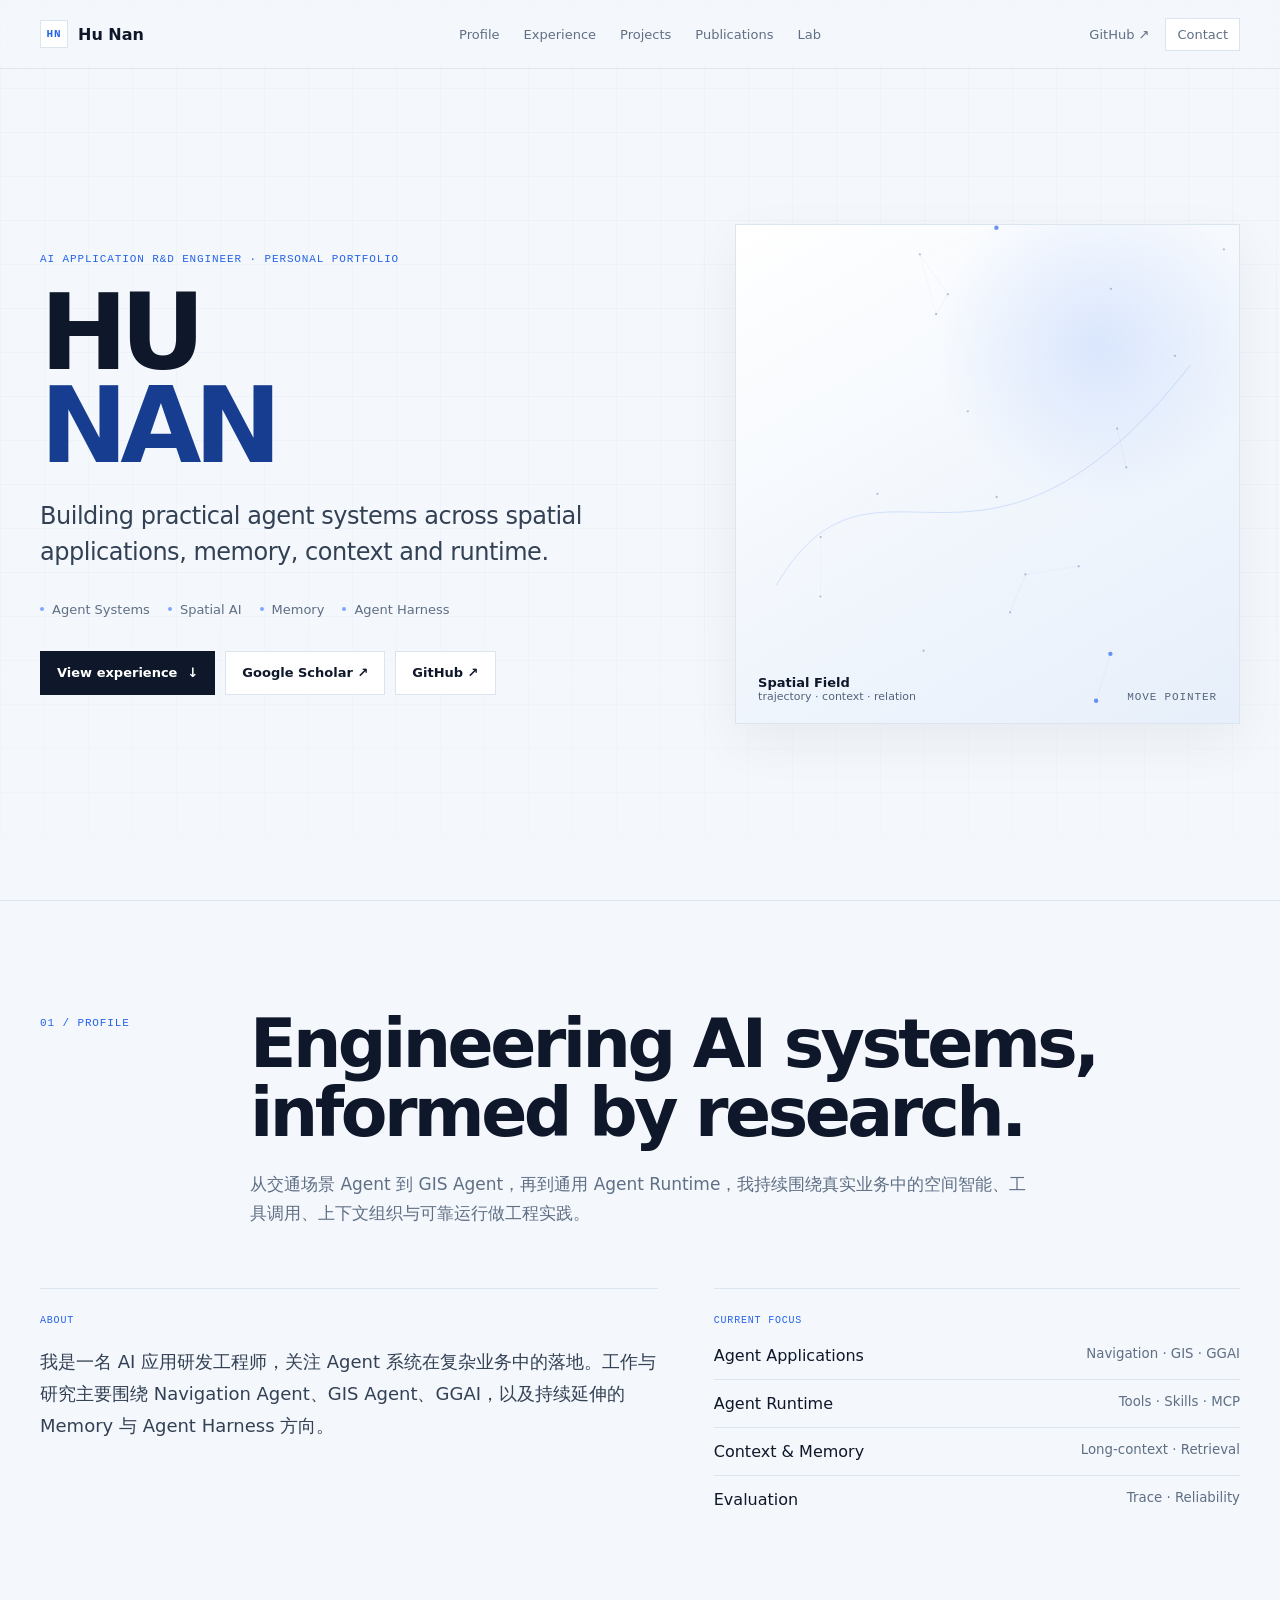
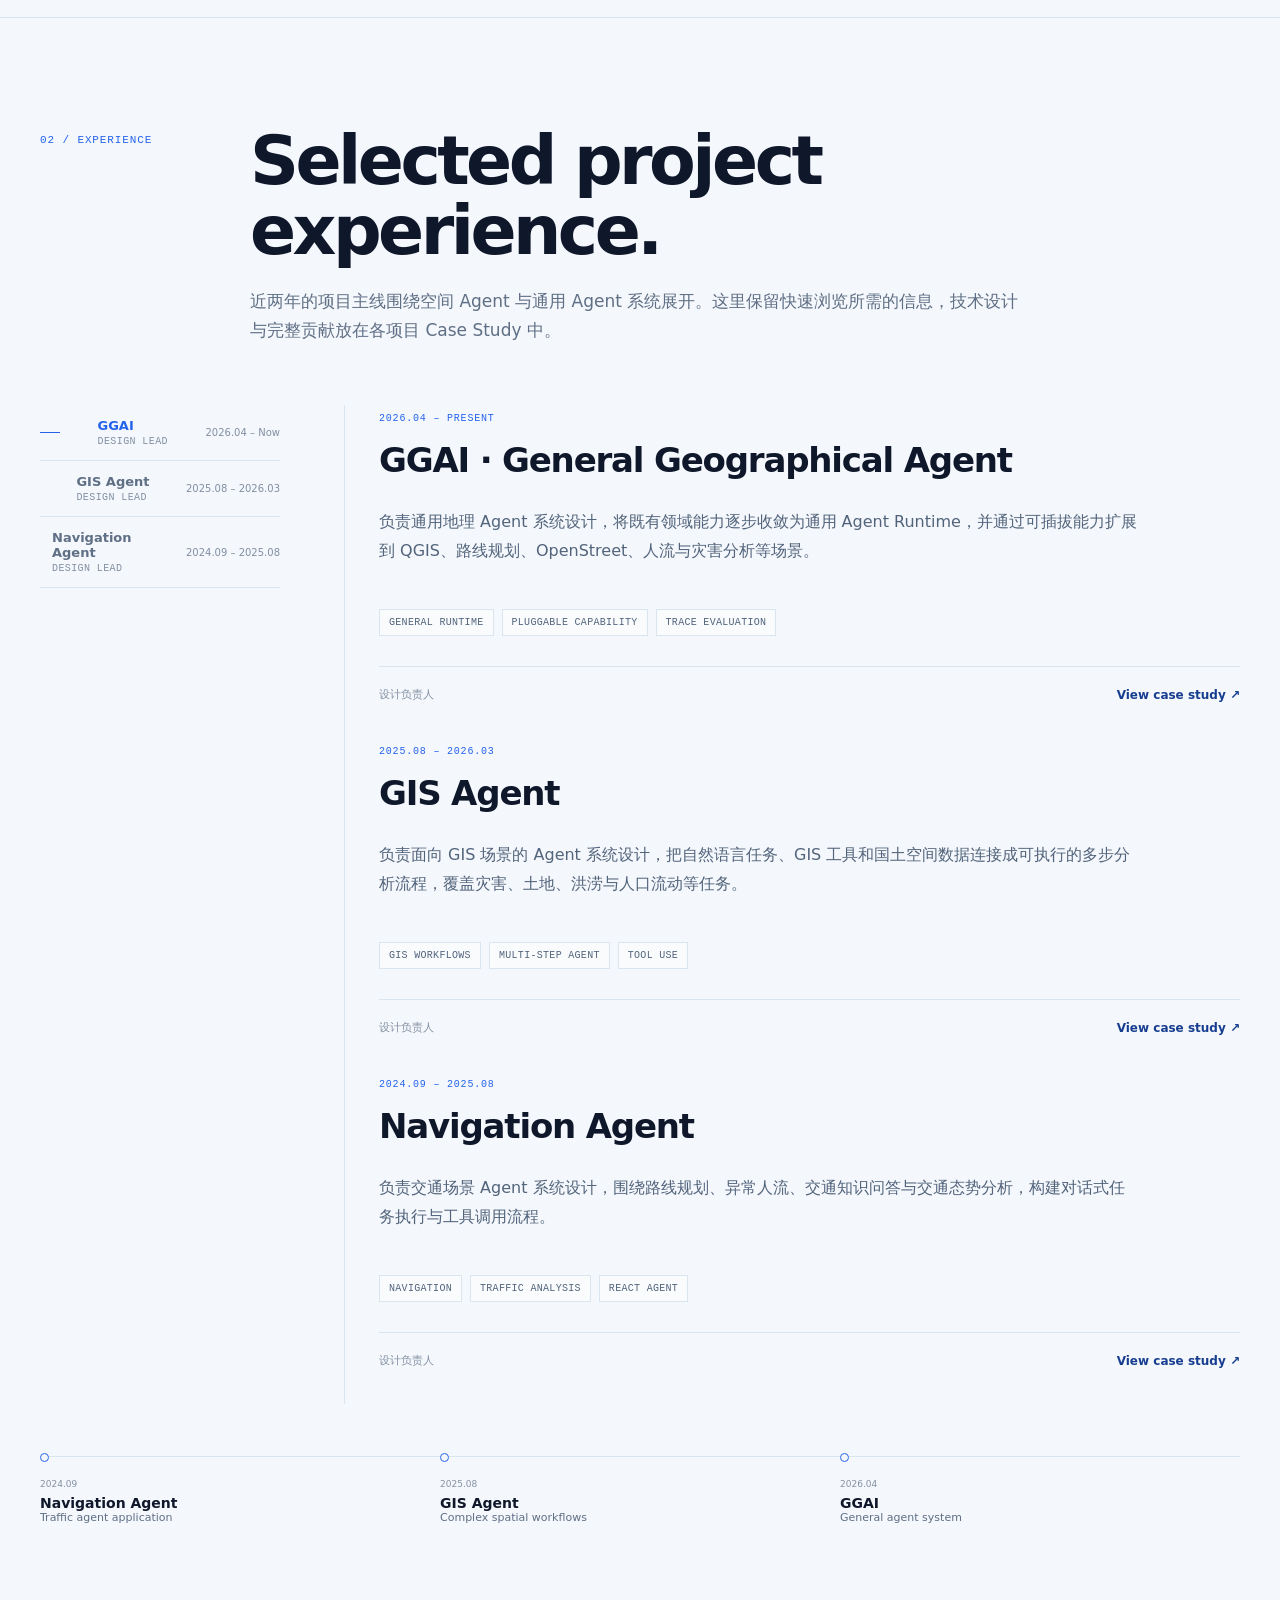
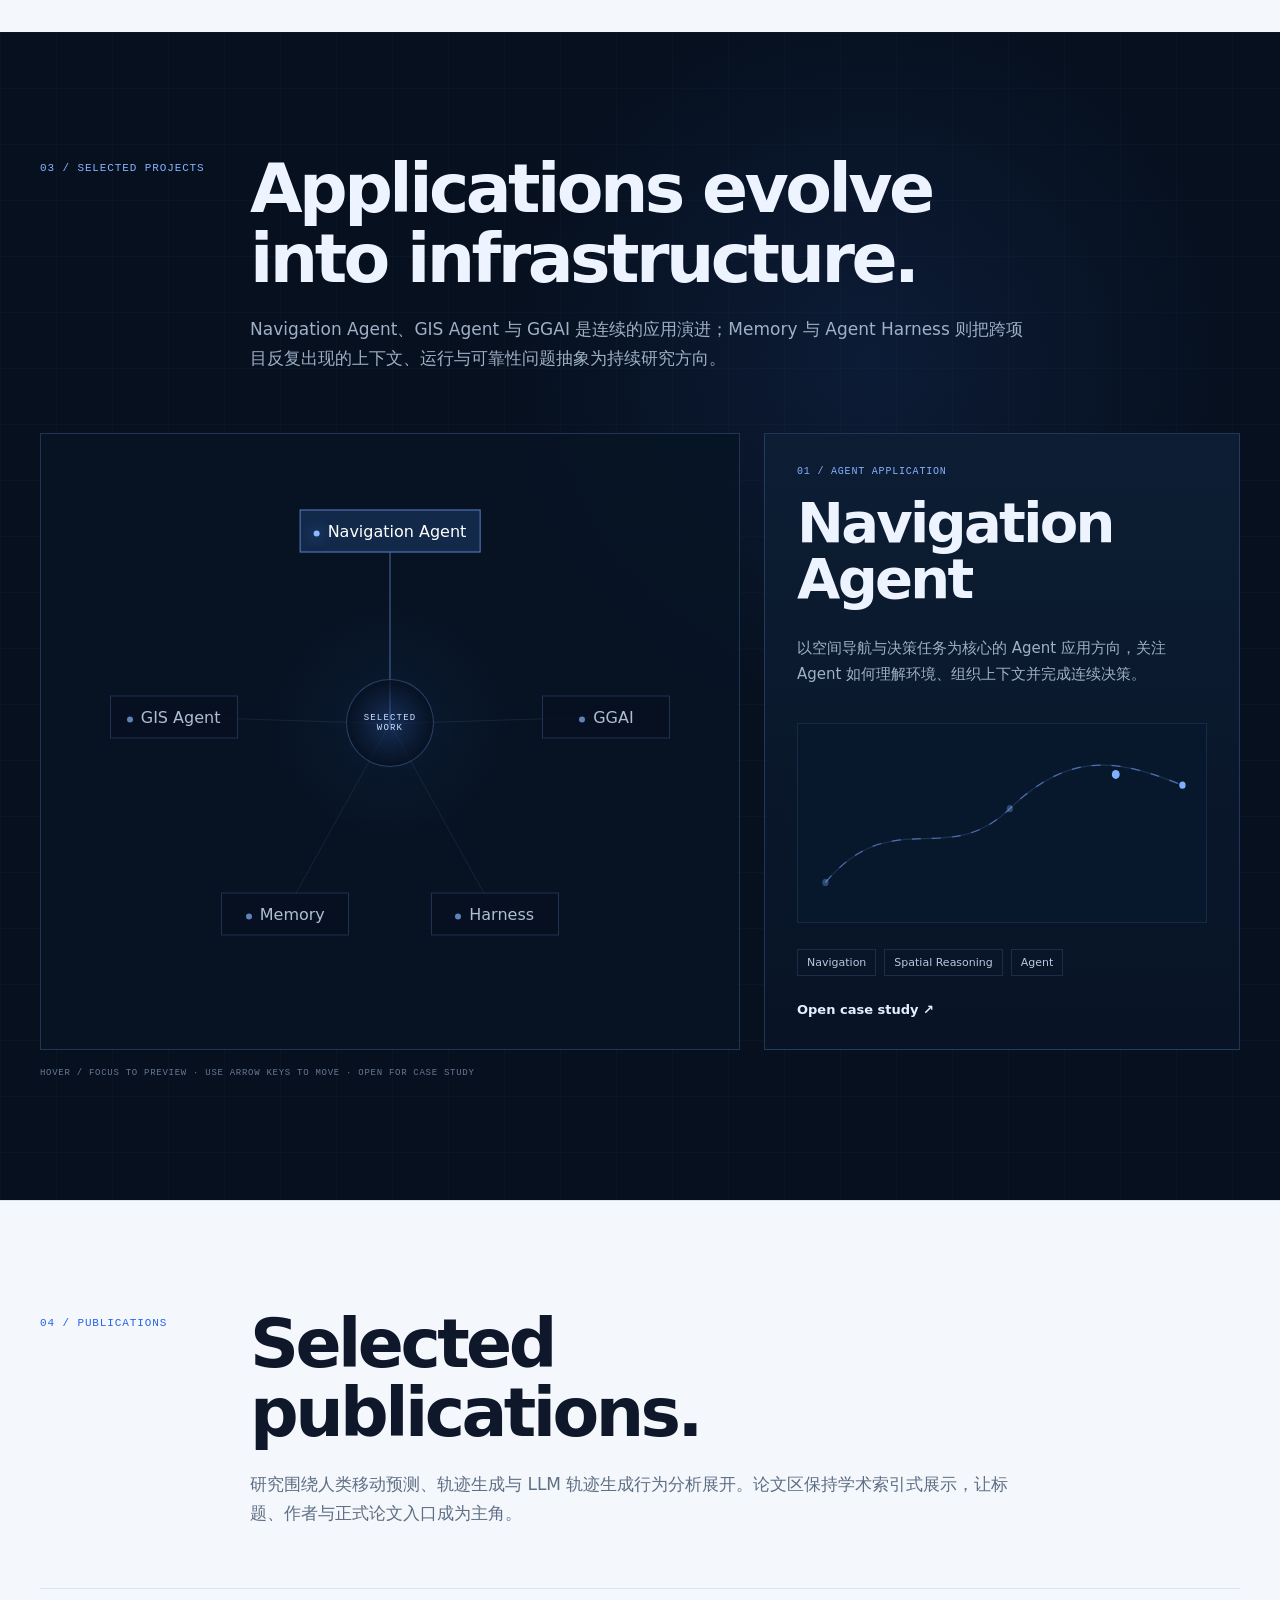
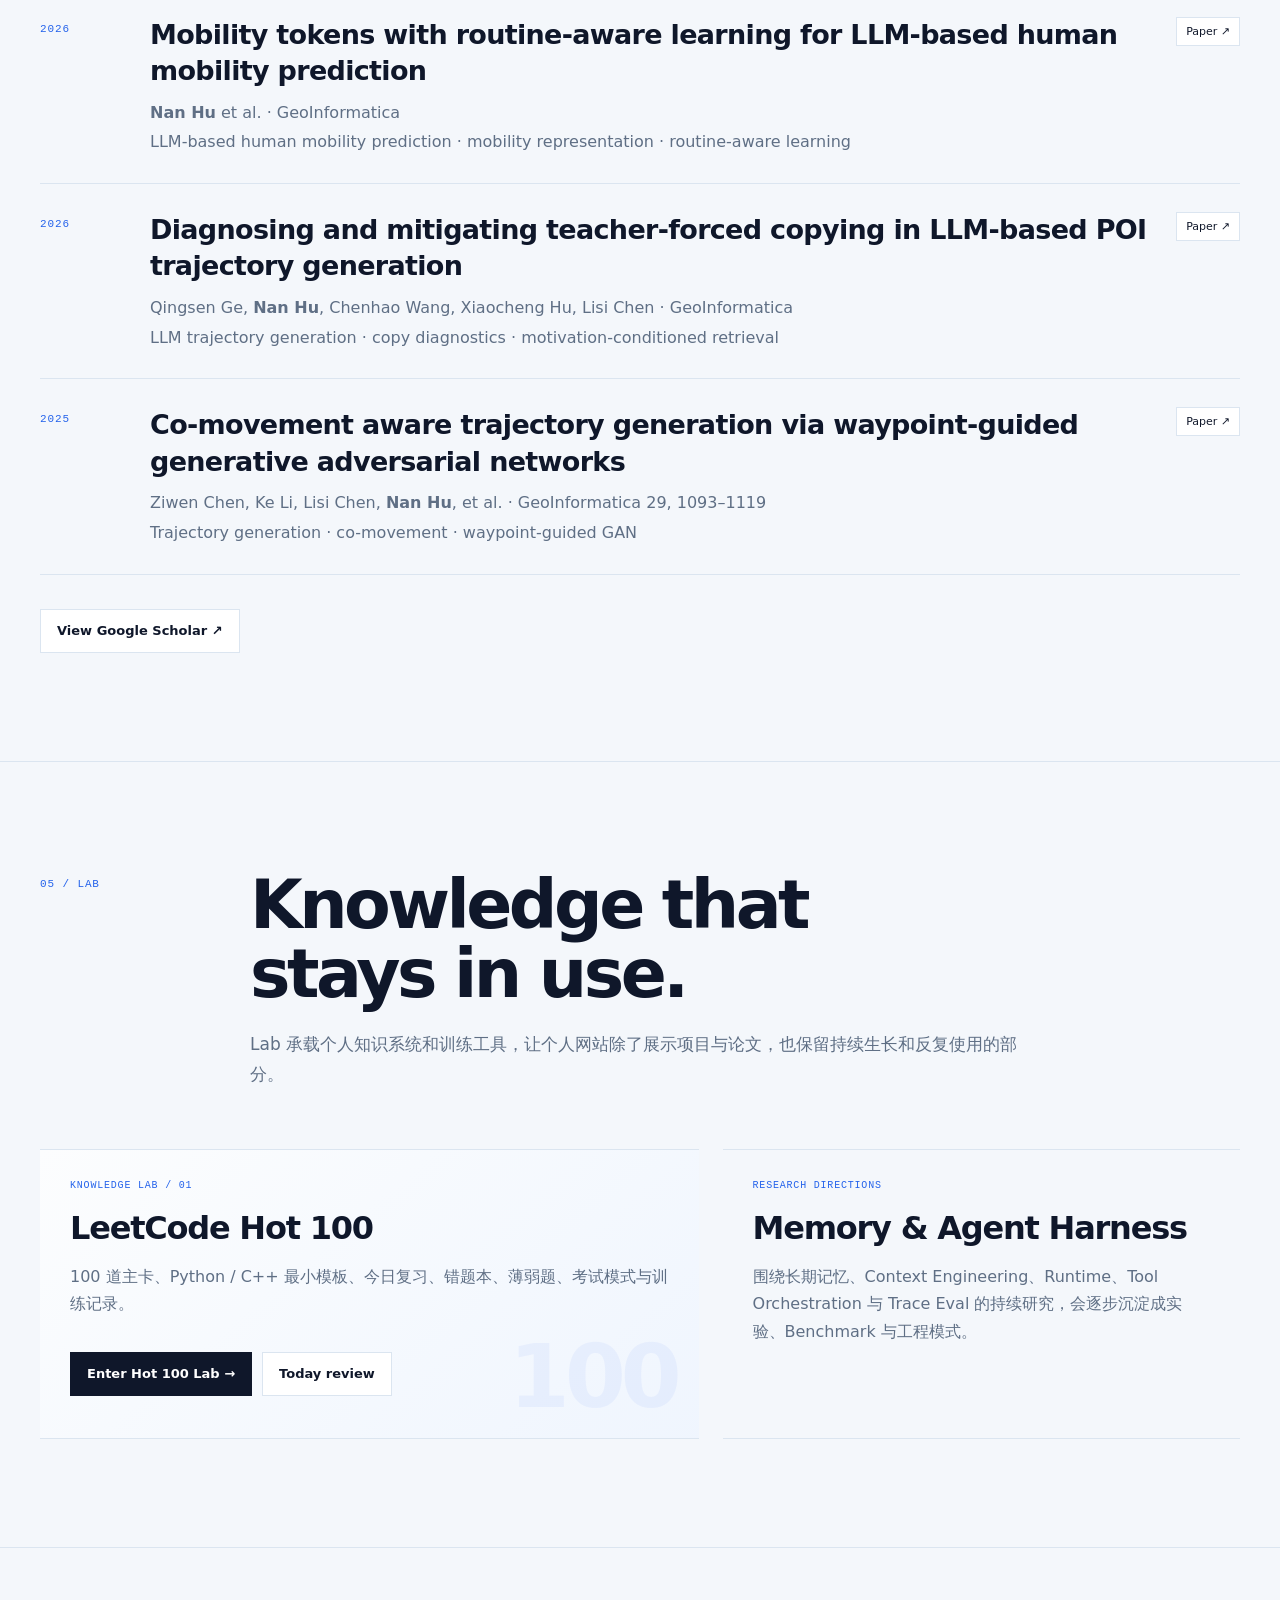
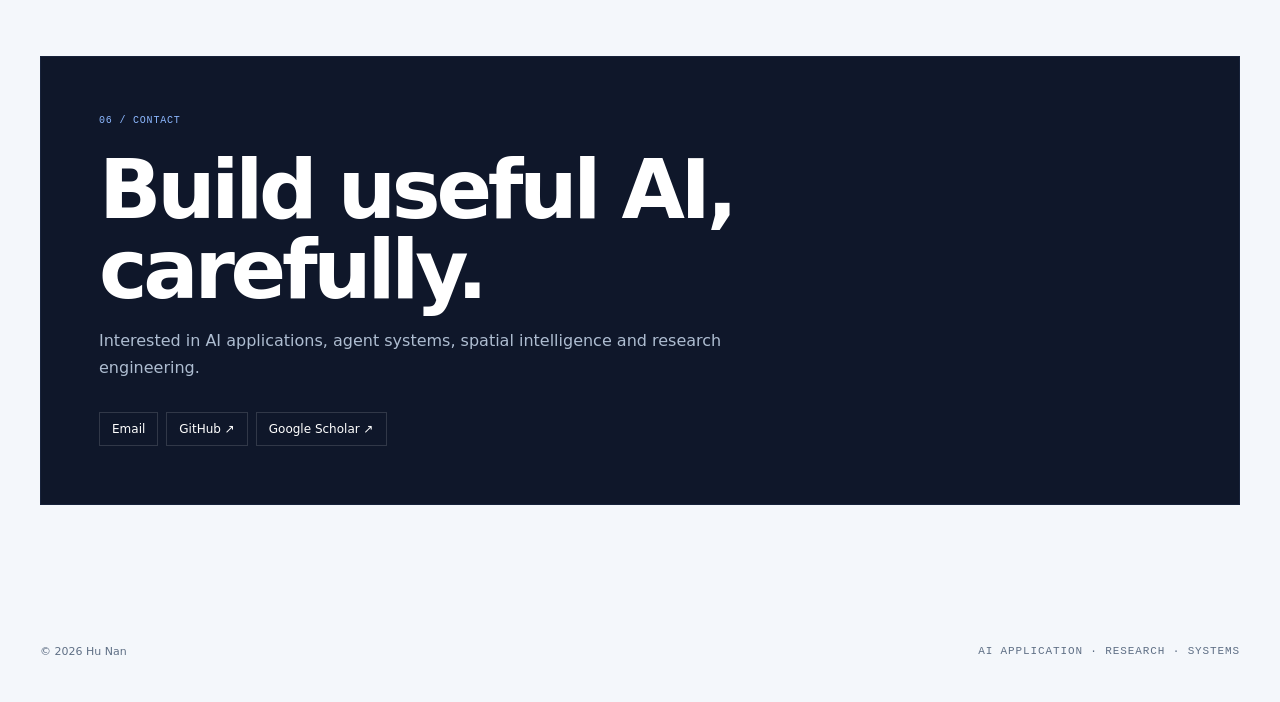
==== commit 59609e62: "Keep homepage project experience concise" ====
--- a/index.html
+++ b/index.html
@@ -67,22 +67,22 @@
             <div class="section-number mono">01 / Profile</div>
             <div>
               <h2 class="section-title">Engineering AI systems,<br>informed by research.</h2>
-              <p class="section-intro">从交通场景的单 Agent，到多步 GIS Agent，再到通用 Agent Runtime，我持续围绕真实业务中的工具调用、上下文组织、空间智能和 Agent 可靠运行做工程迭代。</p>
+              <p class="section-intro">从交通场景 Agent 到 GIS Agent，再到通用 Agent Runtime，我持续围绕真实业务中的空间智能、工具调用、上下文组织与可靠运行做工程实践。</p>
             </div>
           </div>
 
           <div class="profile-grid">
             <article class="editorial-card">
               <div class="eyebrow mono">About</div>
-              <p>我是一名 AI 应用研发工程师，关注 Agent 系统在复杂业务中的落地。工作主线覆盖 Navigation Agent、GIS Agent、通用地理 Agent，以及由这些项目逐步沉淀出的 Memory、Context Engineering 与 Agent Harness 研究。</p>
+              <p>我是一名 AI 应用研发工程师，关注 Agent 系统在复杂业务中的落地。工作与研究主要围绕 Navigation Agent、GIS Agent、GGAI，以及持续延伸的 Memory 与 Agent Harness 方向。</p>
             </article>
             <article class="editorial-card">
               <div class="eyebrow mono">Current focus</div>
               <ul class="focus-list">
                 <li><span>Agent Applications</span><small>Navigation · GIS · GGAI</small></li>
-                <li><span>Agent Runtime</span><small>Tool · Skill · MCP</small></li>
-                <li><span>Context &amp; Memory</span><small>QueryEngine · Retrieval</small></li>
-                <li><span>Evaluation</span><small>Trace · LLM-as-Judge</small></li>
+                <li><span>Agent Runtime</span><small>Tools · Skills · MCP</small></li>
+                <li><span>Context &amp; Memory</span><small>Long-context · Retrieval</small></li>
+                <li><span>Evaluation</span><small>Trace · Reliability</small></li>
               </ul>
             </article>
           </div>
@@ -94,8 +94,8 @@
           <div class="section-head">
             <div class="section-number mono">02 / Experience</div>
             <div>
-              <h2 class="section-title">Three iterations of<br>an agent systems practice.</h2>
-              <p class="section-intro">项目经历按时间形成一条连续演进路线：从交通领域 Agent 的工具闭环，到复杂 GIS 多步执行，再到通用 Runtime、可插拔 Skill/MCP 与 Trace Eval。</p>
+              <h2 class="section-title">Selected project<br>experience.</h2>
+              <p class="section-intro">近两年的项目主线围绕空间 Agent 与通用 Agent 系统展开。这里保留快速浏览所需的信息，技术设计与完整贡献放在各项目 Case Study 中。</p>
             </div>
           </div>
 
@@ -114,59 +114,35 @@
 
             <div>
               <article class="experience-panel" data-experience-panel="ggai">
-                <div class="eyebrow mono">2026.04 – Present · Design Lead</div>
+                <div class="eyebrow mono">2026.04 – Present</div>
                 <h3>GGAI · General Geographical Agent</h3>
-                <div class="experience-period mono">General Agent Runtime · Pluggable Skill/MCP · Trace Eval</div>
-                <p class="experience-summary">构建生产级通用地理信息系统 GGAI，将既有领域能力收敛到“通用单 Agent Runtime + 可插拔 Skill/MCP + Trace Eval”的 Agent Harness。用户可按需启用 QGIS、本地路线规划、OpenStreet、人流分析、灾害分析等领域能力，并将 Sub Agent 作为主 Agent 的工具进行任务派发。</p>
-                <ul class="experience-highlights">
-                  <li data-index="01"><span><strong>Runtime 架构重构：</strong>将领域逻辑从 Runtime 下沉到 Skill 与 MCP，保持通用运行时的业务无关性。</span></li>
-                  <li data-index="02"><span><strong>Context + Tool Orchestrator：</strong>参与 QueryEngine、消息构造、历史/Memory/压缩上下文管理，并统一本地工具与 MCP 工具的 schema 校验、执行、失败识别与恢复元数据。</span></li>
-                  <li data-index="03"><span><strong>Trace Eval 驱动迭代：</strong>覆盖任务成功率、工具调用正确率、tool call F1、参数合法性、恢复成功率与最终答案完整性，并通过 LLM-as-Judge 定位工具误判、Skill loop、schema 缺失和领域工具误触发。</span></li>
-                </ul>
-                <div class="experience-footer">
-                  <div class="experience-tech"><span>Python</span><span>PocketFlow</span><span>MCP</span><span>Agent Runtime</span><span>QueryEngine</span><span>Context Engineering</span><span>Tool Orchestrator</span><span>Skill</span><span>Memory</span><span>Trace Eval</span></div>
-                  <a class="experience-case-link" href="./projects/ggai/">Full case study ↗</a>
-                </div>
+                <p class="experience-summary">负责通用地理 Agent 系统设计，将既有领域能力逐步收敛为通用 Agent Runtime，并通过可插拔能力扩展到 QGIS、路线规划、OpenStreet、人流与灾害分析等场景。</p>
+                <div class="experience-themes"><span>General Runtime</span><span>Pluggable Capability</span><span>Trace Evaluation</span></div>
+                <div class="experience-footer"><span class="experience-role-note">设计负责人</span><a class="experience-case-link" href="./projects/ggai/">View case study ↗</a></div>
               </article>
 
               <article class="experience-panel" data-experience-panel="gis" hidden>
-                <div class="eyebrow mono">2025.08 – 2026.03 · Design Lead</div>
+                <div class="eyebrow mono">2025.08 – 2026.03</div>
                 <h3>GIS Agent</h3>
-                <div class="experience-period mono">Planner · ReAct ExecutorFlow · MCP · PostGIS</div>
-                <p class="experience-summary">面向 GIS 场景设计 GIS-Agent，将 QGIS、MCP Server、PostgreSQL/PostGIS 工作流与大模型推理结合，用于灾害预警、土地价格、洪涝风险、人口流动等日本国土数据分析任务。</p>
-                <ul class="experience-highlights">
-                  <li data-index="01"><span><strong>多步 Agent Runtime：</strong>设计 Planner、ExecutorFlow、Orchestrator、Answer 与 human-interaction 节点；ExecutorFlow 采用 ReAct 范式完成分步推理、工具调用、观察读取和错误恢复。</span></li>
-                  <li data-index="02"><span><strong>MCP + Skill 渐进披露：</strong>接入 QGIS MCP Server、MLIT MCP Server 与 PostGIS，并在 Planner 阶段按需暴露工具能力，降低复杂工具集带来的选择错误。</span></li>
-                  <li data-index="03"><span><strong>复杂任务执行与 Harness 沉淀：</strong>无需模型微调，通过 Prompt Engineering + Tool Use 支持 20+ 工具步骤，并沉淀工具可见性、MCP 合约、失败恢复和 Trace 记录经验。</span></li>
-                </ul>
-                <div class="experience-footer">
-                  <div class="experience-tech"><span>PocketFlow</span><span>MCP</span><span>QGIS MCP Server</span><span>MLIT MCP Server</span><span>PostgreSQL</span><span>PostGIS</span><span>QGIS</span><span>ReAct</span><span>Prompt Engineering</span><span>DeepSeek</span><span>GPT-5-mini</span><span>Bedrock</span></div>
-                  <a class="experience-case-link" href="./projects/gis-agent/">Full case study ↗</a>
-                </div>
+                <p class="experience-summary">负责面向 GIS 场景的 Agent 系统设计，把自然语言任务、GIS 工具和国土空间数据连接成可执行的多步分析流程，覆盖灾害、土地、洪涝与人口流动等任务。</p>
+                <div class="experience-themes"><span>GIS Workflows</span><span>Multi-step Agent</span><span>Tool Use</span></div>
+                <div class="experience-footer"><span class="experience-role-note">设计负责人</span><a class="experience-case-link" href="./projects/gis-agent/">View case study ↗</a></div>
               </article>
 
               <article class="experience-panel" data-experience-panel="navigation" hidden>
-                <div class="eyebrow mono">2024.09 – 2025.08 · Design Lead</div>
+                <div class="eyebrow mono">2024.09 – 2025.08</div>
                 <h3>Navigation Agent</h3>
-                <div class="experience-period mono">LangGraph · ReAct · MCP · RAG</div>
-                <p class="experience-summary">面向交通场景设计基于 LangGraph 的 ReAct 单智能体系统，用于路线规划、异常人流分析、交通知识问答与交通态势分析，并通过 Chatbot 提供交互服务。</p>
-                <ul class="experience-highlights">
-                  <li data-index="01"><span><strong>Agent 状态流：</strong>基于 LangGraph 设计用户意图识别、任务拆解、工具调用与结果生成流程，并以 ReAct 组织多步骤交通任务。</span></li>
-                  <li data-index="02"><span><strong>统一工具闭环：</strong>通过 MCP 接入 Google Maps API、FAISS、MySQL 与深度学习预测模型，覆盖路线、知识检索、异常人流与交通预测。</span></li>
-                  <li data-index="03"><span><strong>交互与能力沉淀：</strong>参与 Gradio 对话式前端，支持地图路线、地图与思维链展示，并沉淀交通领域 Prompt、工具描述与知识检索策略。</span></li>
-                </ul>
-                <div class="experience-footer">
-                  <div class="experience-tech"><span>LangGraph</span><span>MCP</span><span>Google Maps API</span><span>FAISS</span><span>MySQL</span><span>ReAct Agent</span><span>RAG</span><span>Deep Learning</span><span>Gradio</span></div>
-                  <a class="experience-case-link" href="./projects/navigation-agent/">Full case study ↗</a>
-                </div>
+                <p class="experience-summary">负责交通场景 Agent 系统设计，围绕路线规划、异常人流、交通知识问答与交通态势分析，构建对话式任务执行与工具调用流程。</p>
+                <div class="experience-themes"><span>Navigation</span><span>Traffic Analysis</span><span>ReAct Agent</span></div>
+                <div class="experience-footer"><span class="experience-role-note">设计负责人</span><a class="experience-case-link" href="./projects/navigation-agent/">View case study ↗</a></div>
               </article>
             </div>
           </div>
 
           <div class="experience-arc" aria-label="Agent 项目演进路线">
-            <a href="./projects/navigation-agent/"><span>2024.09</span><strong>Navigation Agent</strong>Domain tools &amp; ReAct loop</a>
-            <a href="./projects/gis-agent/"><span>2025.08</span><strong>GIS Agent</strong>Multi-step execution &amp; MCP</a>
-            <a href="./projects/ggai/"><span>2026.04</span><strong>GGAI</strong>General runtime &amp; evaluation</a>
+            <a href="./projects/navigation-agent/"><span>2024.09</span><strong>Navigation Agent</strong>Traffic agent application</a>
+            <a href="./projects/gis-agent/"><span>2025.08</span><strong>GIS Agent</strong>Complex spatial workflows</a>
+            <a href="./projects/ggai/"><span>2026.04</span><strong>GGAI</strong>General agent system</a>
           </div>
         </div>
       </section>
@@ -177,7 +153,7 @@
             <div class="section-number mono">03 / Selected projects</div>
             <div>
               <h2 class="section-title">Applications evolve<br>into infrastructure.</h2>
-              <p class="section-intro">Navigation Agent、GIS Agent 与 GGAI 是连续的应用演进；Memory 与 Agent Harness 则把跨项目反复出现的上下文、工具、运行与评测问题抽象为持续研究方向。</p>
+              <p class="section-intro">Navigation Agent、GIS Agent 与 GGAI 是连续的应用演进；Memory 与 Agent Harness 则把跨项目反复出现的上下文、运行与可靠性问题抽象为持续研究方向。</p>
             </div>
           </div>
 
--- a/assets/resume-v2.css
+++ b/assets/resume-v2.css
@@ -25,67 +25,46 @@
   white-space: nowrap;
 }
 .experience-panel {
-  min-height: 470px;
+  min-height: 315px;
+  display: flex;
+  flex-direction: column;
+  justify-content: center;
 }
-.experience-period {
-  margin-top: 10px;
-  color: #8290a3;
-  font-size: 12px;
+.experience-panel h3 { max-width: 720px; }
+.experience-summary {
+  max-width: 760px !important;
+  margin-top: 18px;
+  color: #52647c !important;
+  font-size: 16px;
+  line-height: 1.78 !important;
 }
-.experience-summary {
-  max-width: 820px !important;
-  margin-top: 18px;
-  font-size: 16px;
+.experience-themes {
+  display: flex;
+  flex-wrap: wrap;
+  gap: 8px;
+  margin-top: 28px;
 }
-.experience-highlights {
-  display: grid;
-  gap: 0;
-  margin: 30px 0 0;
-  padding: 0;
-  list-style: none;
+.experience-themes span {
+  padding: 7px 9px;
+  border: 1px solid var(--line);
+  color: #52647c;
+  background: rgba(255,255,255,.46);
+  font-size: 10px;
+  font-family: "IBM Plex Mono", "SFMono-Regular", Consolas, monospace;
+  letter-spacing: .03em;
+  text-transform: uppercase;
+}
+.experience-footer {
+  display: flex;
+  align-items: center;
+  justify-content: space-between;
+  gap: 24px;
+  margin-top: 30px;
+  padding-top: 20px;
   border-top: 1px solid var(--line);
 }
-.experience-highlights li {
-  display: grid;
-  grid-template-columns: 30px 1fr;
-  gap: 12px;
-  padding: 14px 0;
-  border-bottom: 1px solid var(--line);
-  color: #42526a;
-  line-height: 1.62;
-  font-size: 14px;
-}
-.experience-highlights li::before {
-  content: attr(data-index);
-  color: var(--blue);
-  font-family: "IBM Plex Mono", "SFMono-Regular", Consolas, monospace;
-  font-size: 9px;
-  letter-spacing: .06em;
-  padding-top: 4px;
-}
-.experience-highlights strong { color: var(--ink); font-weight: 650; }
-.experience-footer {
-  display: flex;
-  align-items: flex-end;
-  justify-content: space-between;
-  gap: 24px;
-  margin-top: 26px;
-}
-.experience-tech {
-  display: flex;
-  flex-wrap: wrap;
-  gap: 7px;
-  max-width: 760px;
-}
-.experience-tech span {
-  padding: 6px 8px;
-  border: 1px solid var(--line);
-  color: #52647c;
-  background: rgba(255,255,255,.48);
-  font-size: 10px;
-}
+.experience-role-note { color: #8290a3; font-size: 11px; }
 .experience-case-link {
-  flex: 0 0 auto;
   color: var(--blue-deep);
   text-decoration: none;
   font-size: 12px;
@@ -96,7 +75,7 @@
 .experience-arc {
   display: grid;
   grid-template-columns: repeat(3, 1fr);
-  margin-top: 54px;
+  margin-top: 52px;
   border-top: 1px solid var(--line);
 }
 .experience-arc a {
@@ -104,7 +83,7 @@
   padding: 20px 18px 0 0;
   color: var(--muted);
   text-decoration: none;
-  font-size: 12px;
+  font-size: 11px;
 }
 .experience-arc a::before {
   content: "";
@@ -121,19 +100,18 @@
   display: block;
   margin-top: 5px;
   color: var(--ink);
-  font-size: 15px;
+  font-size: 14px;
 }
-.experience-arc a span { color: #8290a3; font-size: 10px; }
+.experience-arc a span { color: #8290a3; font-size: 9px; }
 
 @media (max-width: 900px) {
   .experience-panel { min-height: 0; }
   .experience-index button span:first-child { flex-direction: row; gap: 8px; }
   .experience-index button small { display: none; }
-  .experience-footer { align-items: flex-start; flex-direction: column; }
 }
 
 @media (max-width: 620px) {
-  .experience-highlights li { grid-template-columns: 24px 1fr; }
+  .experience-footer { align-items: flex-start; flex-direction: column; gap: 12px; }
   .experience-arc { grid-template-columns: 1fr; gap: 20px; border-top: 0; }
   .experience-arc a { border-top: 1px solid var(--line); }
 }
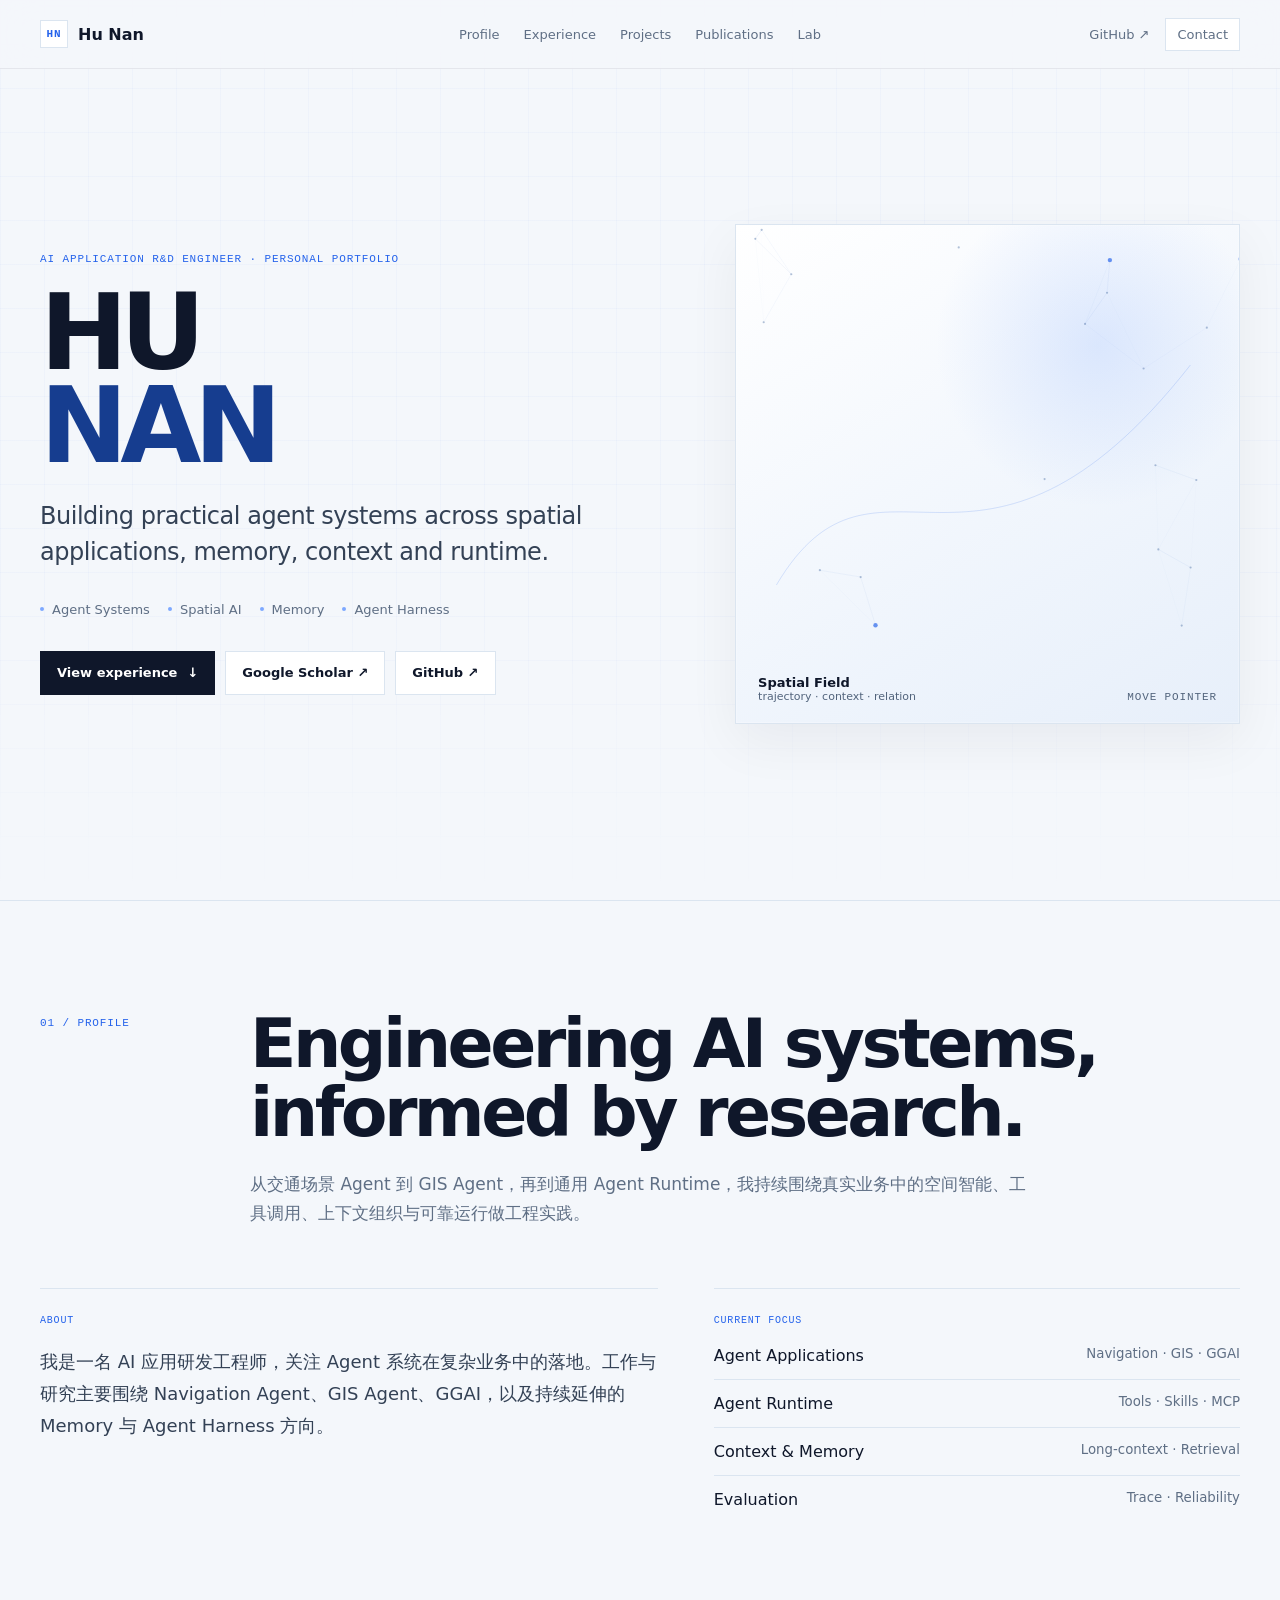
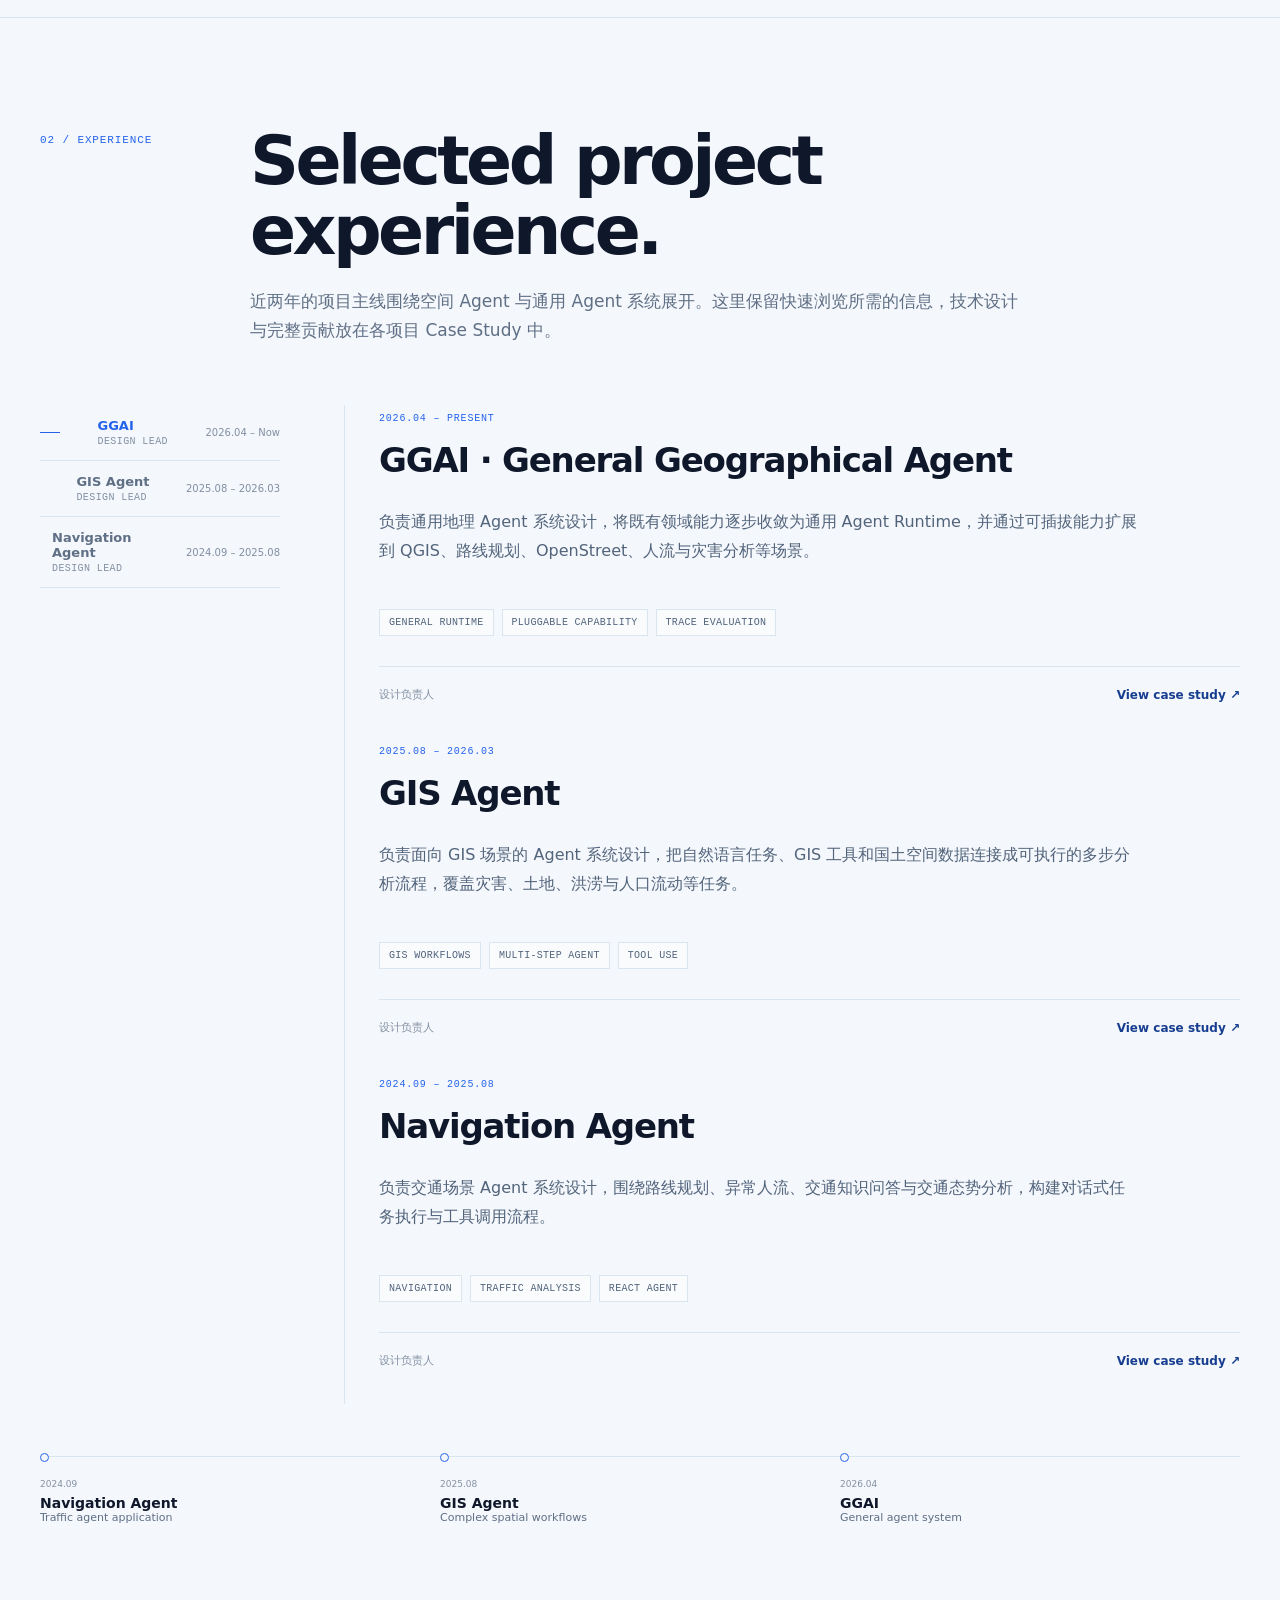
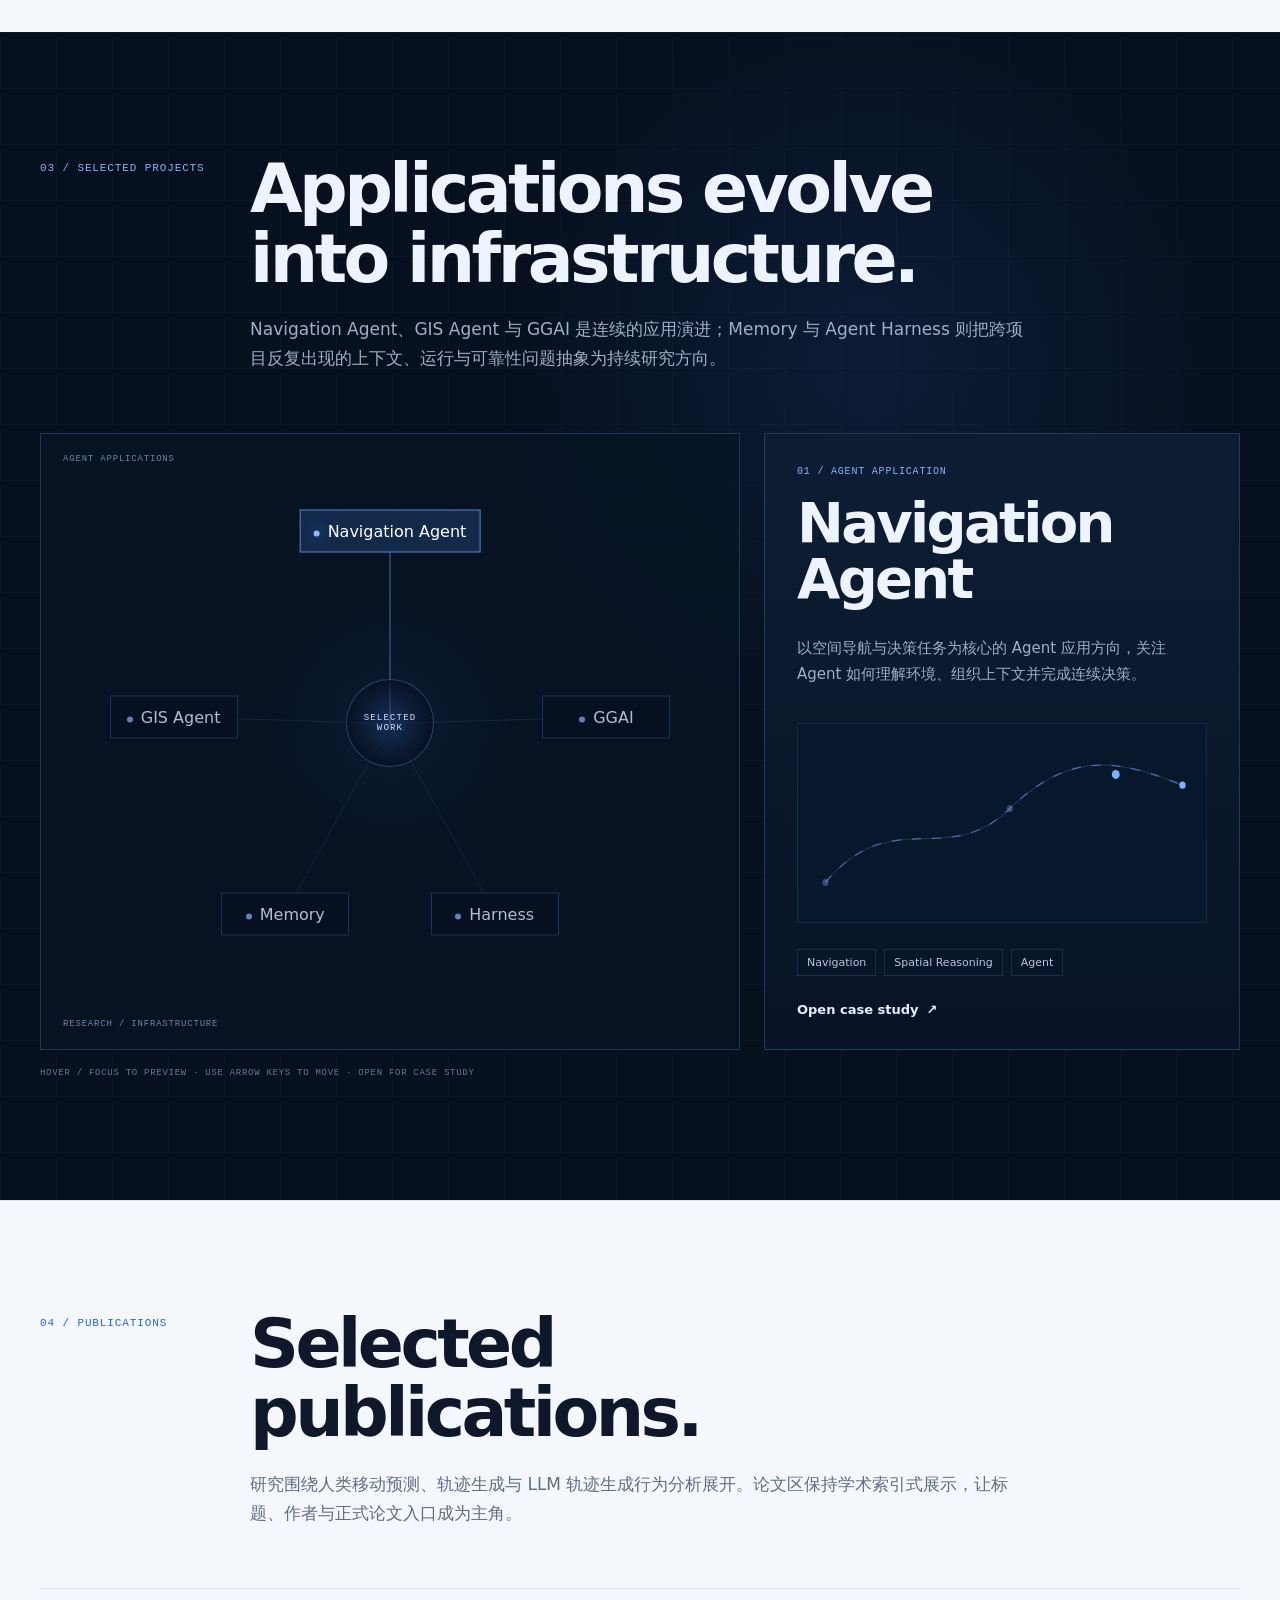
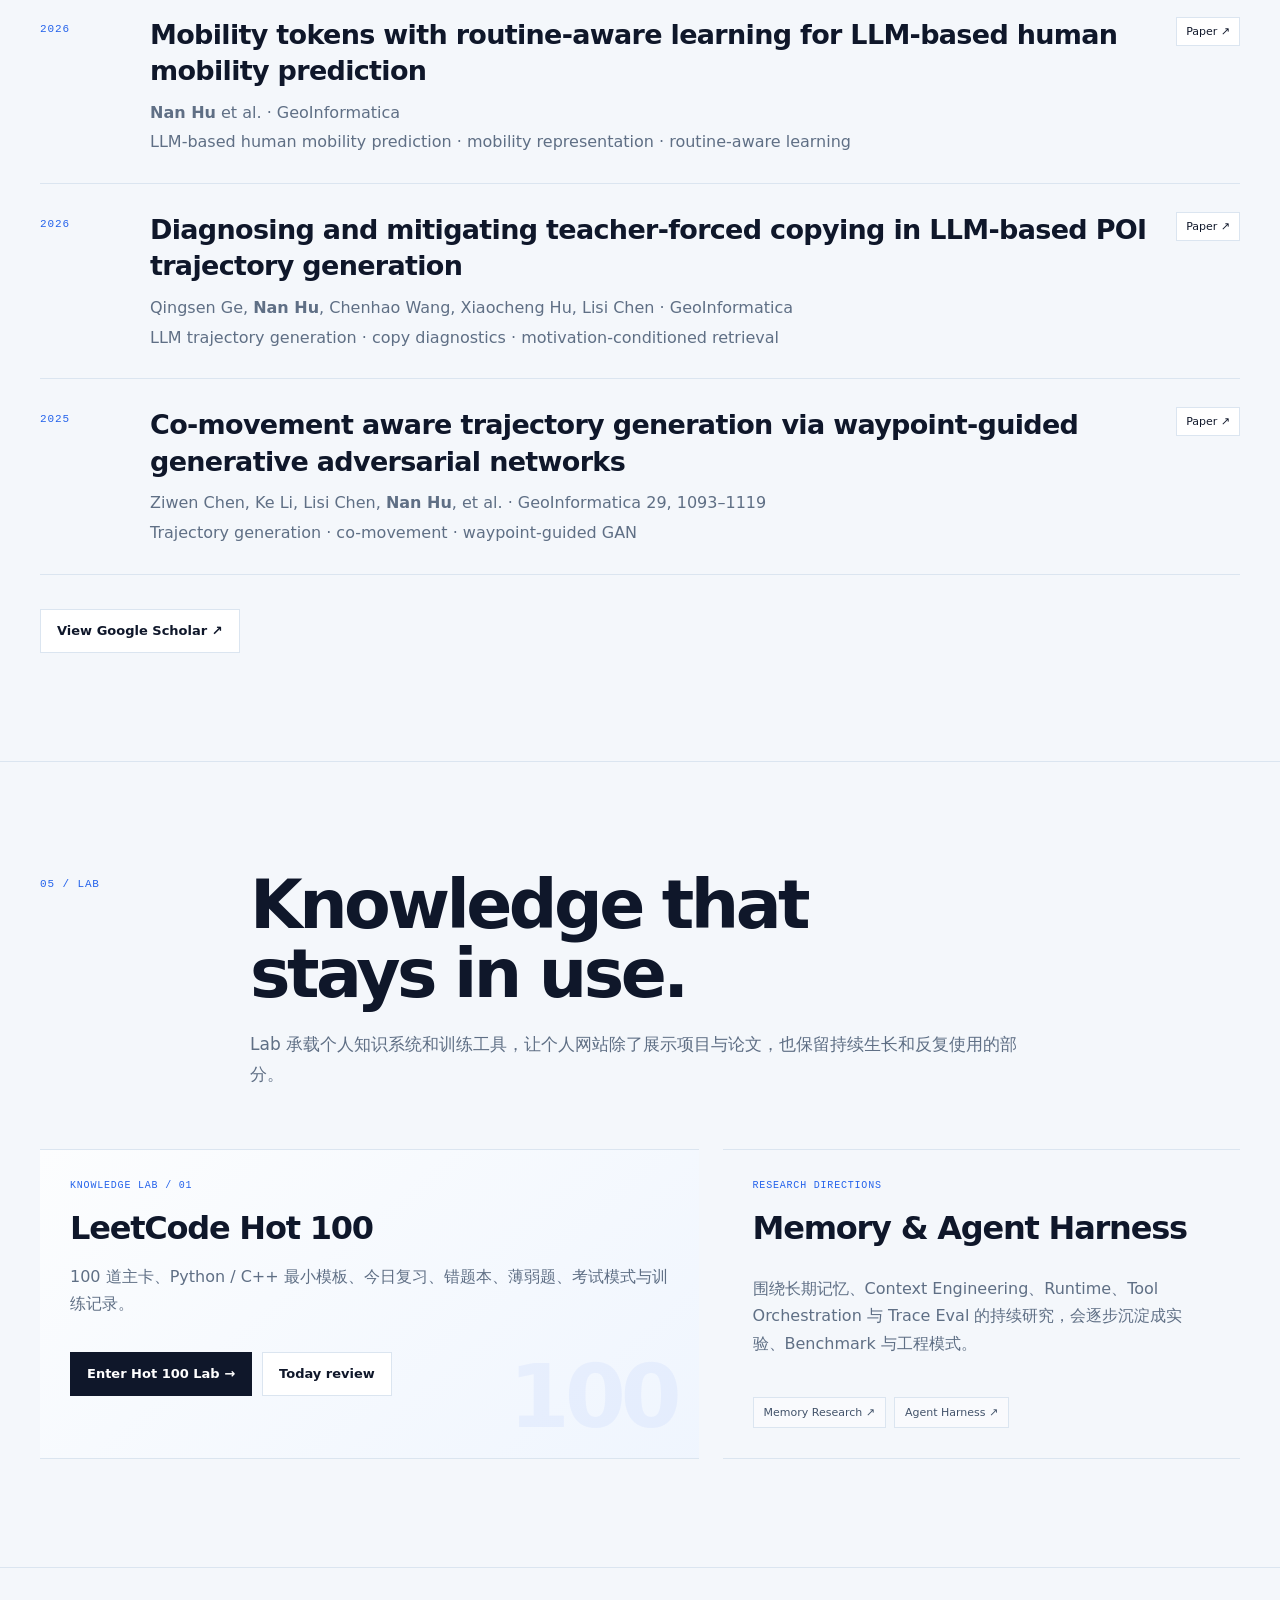
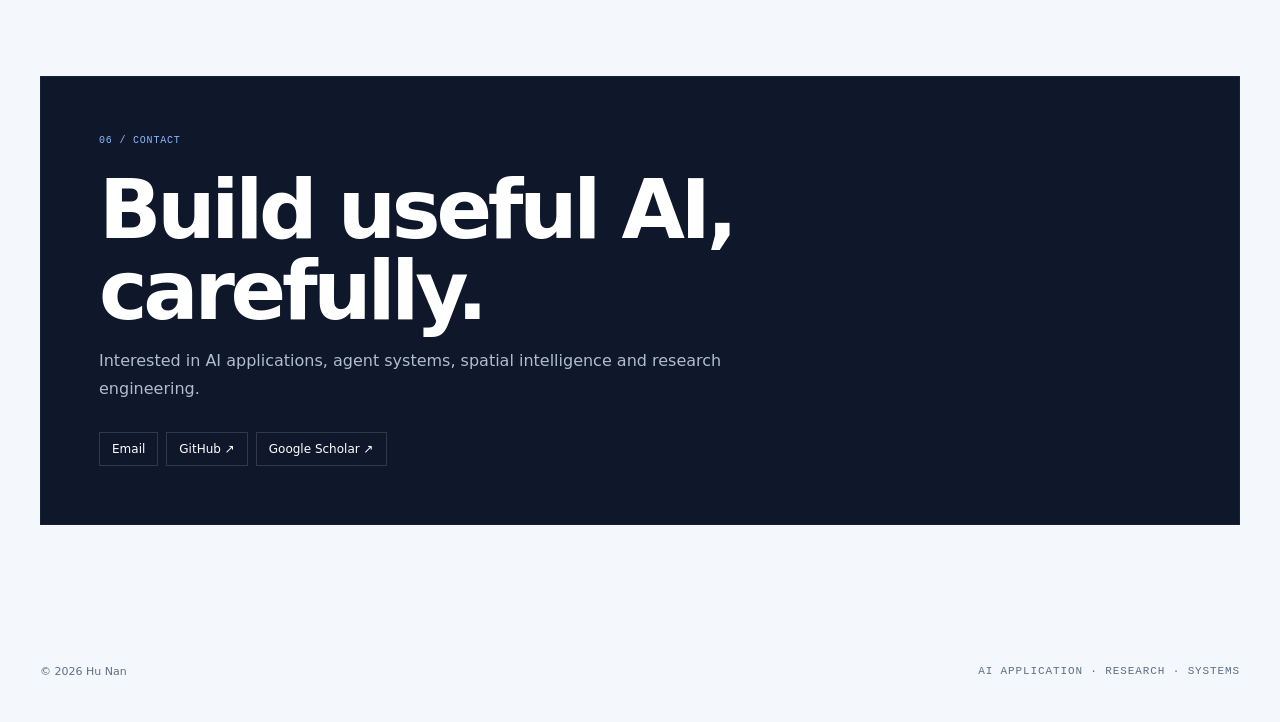
==== commit 0adf50cb: "Polish homepage navigation, project map and research links" ====
--- a/index.html
+++ b/index.html
@@ -5,9 +5,16 @@
   <meta name="viewport" content="width=device-width, initial-scale=1.0">
   <meta name="description" content="胡楠的个人主页：AI Application R&D Engineer，关注 Agent Systems、Spatial AI、Memory、Agent Harness 与人类移动智能研究。">
   <meta name="theme-color" content="#f4f7fb">
+  <meta property="og:title" content="Hu Nan — AI Application R&D Engineer">
+  <meta property="og:description" content="Agent systems, spatial AI, memory, runtime and research.">
+  <meta property="og:type" content="website">
+  <meta property="og:url" content="https://nanhu22.github.io/">
+  <link rel="canonical" href="https://nanhu22.github.io/">
+  <link rel="icon" href="./assets/favicon.svg" type="image/svg+xml">
   <title>Hu Nan — AI Application R&D Engineer</title>
   <link rel="stylesheet" href="./assets/site-v2.css">
   <link rel="stylesheet" href="./assets/resume-v2.css">
+  <link rel="stylesheet" href="./assets/finish-v2.css">
 </head>
 <body>
   <div class="site-shell">
@@ -17,16 +24,18 @@
           <span class="brand-mark mono">HN</span>
           <span>Hu Nan</span>
         </a>
-        <nav class="nav" aria-label="主页导航">
+        <nav class="nav" id="site-nav" aria-label="主页导航">
           <a href="#profile">Profile</a>
           <a href="#experience">Experience</a>
           <a href="#projects">Projects</a>
           <a href="#publications">Publications</a>
           <a href="#lab">Lab</a>
+          <a class="mobile-nav-contact" href="#contact">Contact</a>
         </nav>
         <div class="topbar-actions">
           <a class="hide-mobile" href="https://github.com/nanhu22" target="_blank" rel="noreferrer">GitHub ↗</a>
           <a class="nav-cta" href="#contact">Contact</a>
+          <button class="menu-toggle" type="button" data-menu-toggle aria-controls="site-nav" aria-expanded="false">Menu</button>
         </div>
       </div>
     </header>
@@ -166,6 +175,8 @@
                 <path class="map-line" data-project-line="memory" d="M500 330 L350 545"></path>
                 <path class="map-line" data-project-line="harness" d="M500 330 L650 545"></path>
               </svg>
+              <div class="project-map-label applications">Agent applications</div>
+              <div class="project-map-label foundations">Research / infrastructure</div>
               <div class="map-core mono">Selected<br>Work</div>
               <button class="project-node node-navigation active" type="button" data-project="navigation">Navigation Agent</button>
               <button class="project-node node-gis" type="button" data-project="gis">GIS Agent</button>
@@ -257,10 +268,14 @@
               <div class="lab-stat">100</div>
             </article>
 
-            <article class="lab-card">
+            <article class="lab-card research-card">
               <div class="eyebrow mono">Research directions</div>
               <h3>Memory &amp; Agent Harness</h3>
               <p>围绕长期记忆、Context Engineering、Runtime、Tool Orchestration 与 Trace Eval 的持续研究，会逐步沉淀成实验、Benchmark 与工程模式。</p>
+              <div class="lab-research-links">
+                <a href="./projects/memory/">Memory Research ↗</a>
+                <a href="./projects/agent-harness/">Agent Harness ↗</a>
+              </div>
             </article>
           </div>
         </div>
@@ -291,5 +306,6 @@
   </div>
 
   <script src="./assets/site-v2.js" defer></script>
+  <script src="./assets/finish-v2.js" defer></script>
 </body>
 </html>
--- a/assets/finish-v2.css
+++ b/assets/finish-v2.css
@@ -0,0 +1,195 @@
+/* Final-pass refinements shared by homepage and case-study pages. */
+:root {
+  --ease-out: cubic-bezier(.22, 1, .36, 1);
+}
+
+html { scroll-padding-top: 82px; }
+body { overscroll-behavior-y: none; }
+.section, .projects-section, .project-hero, .case-section { scroll-margin-top: 76px; }
+a:focus-visible, button:focus-visible {
+  outline: 2px solid var(--blue);
+  outline-offset: 4px;
+}
+
+.menu-toggle {
+  display: none;
+  min-width: 42px;
+  height: 34px;
+  padding: 0 10px;
+  border: 1px solid var(--line);
+  background: var(--paper-strong);
+  color: var(--ink);
+  cursor: pointer;
+  font-size: 11px;
+  font-family: "IBM Plex Mono", "SFMono-Regular", Consolas, monospace;
+  letter-spacing: .06em;
+  text-transform: uppercase;
+}
+.mobile-nav-contact { display: none; }
+body.nav-open { overflow: hidden; }
+
+.spatial-card::after {
+  content: "";
+  position: absolute;
+  inset: 0;
+  pointer-events: none;
+  border: 1px solid rgba(255,255,255,.45);
+  mix-blend-mode: soft-light;
+}
+
+.project-map-label {
+  position: absolute;
+  z-index: 2;
+  color: #6f86a5;
+  font-family: "IBM Plex Mono", "SFMono-Regular", Consolas, monospace;
+  font-size: 9px;
+  letter-spacing: .09em;
+  text-transform: uppercase;
+}
+.project-map-label.applications { left: 22px; top: 20px; }
+.project-map-label.foundations { left: 22px; bottom: 20px; }
+.project-node,
+.project-detail,
+.project-map,
+.publication-links a,
+.button,
+.contact-links a,
+.experience-case-link {
+  transition-timing-function: var(--ease-out);
+}
+.project-node.active { box-shadow: inset 0 0 0 1px rgba(125,168,255,.08); }
+.project-link { display: inline-flex; align-items: center; gap: 8px; }
+.project-link span { transition: transform .22s var(--ease-out); }
+.project-link:hover span { transform: translate(2px, -2px); }
+
+.publication { transition: background .22s var(--ease-out); }
+.publication:hover { background: rgba(255,255,255,.45); }
+.publication:hover h3 { color: var(--blue-deep); }
+.publication h3 { transition: color .22s var(--ease-out); }
+
+.lab-card.research-card { display: flex; flex-direction: column; }
+.lab-research-links {
+  display: flex;
+  flex-wrap: wrap;
+  gap: 8px;
+  margin-top: auto;
+  padding-top: 24px;
+}
+.lab-research-links a {
+  padding: 8px 10px;
+  border: 1px solid var(--line);
+  text-decoration: none;
+  color: #42526a;
+  background: rgba(255,255,255,.42);
+  font-size: 11px;
+}
+.lab-research-links a:hover { color: var(--blue-deep); border-color: #abc1de; }
+
+/* Case-study finish */
+.project-page-body .project-hero {
+  position: relative;
+  overflow: hidden;
+}
+.project-page-body .project-hero::before {
+  content: "";
+  position: absolute;
+  inset: 0;
+  pointer-events: none;
+  background:
+    linear-gradient(rgba(37,99,235,.022) 1px, transparent 1px),
+    linear-gradient(90deg, rgba(37,99,235,.022) 1px, transparent 1px);
+  background-size: 48px 48px;
+  mask-image: linear-gradient(to bottom, black, transparent 92%);
+}
+.project-page-body .project-hero > .container { position: relative; z-index: 1; }
+.project-page-body .case-label {
+  position: sticky;
+  top: 104px;
+  align-self: start;
+}
+.project-fact { transition: padding-left .2s var(--ease-out), background .2s var(--ease-out); }
+.project-fact:hover { padding-left: 8px; background: rgba(255,255,255,.42); }
+.contribution-list li { transition: background .2s var(--ease-out), padding-left .2s var(--ease-out); }
+.contribution-list li:hover { background: rgba(255,255,255,.42); padding-left: 8px; }
+.project-next { border-top: 1px solid var(--line); }
+.project-next:hover strong { color: var(--blue-deep); }
+.project-next strong { transition: color .22s var(--ease-out); }
+
+@media (max-width: 900px) {
+  .menu-toggle { display: inline-flex; align-items: center; justify-content: center; }
+  .topbar .nav {
+    display: none;
+    position: fixed;
+    left: 16px;
+    right: 16px;
+    top: 76px;
+    z-index: 80;
+    padding: 12px;
+    border: 1px solid var(--line);
+    background: color-mix(in srgb, var(--paper-strong) 96%, transparent);
+    box-shadow: 0 24px 60px rgba(15,23,42,.12);
+    backdrop-filter: blur(18px);
+    flex-direction: column;
+    align-items: stretch;
+    gap: 0;
+  }
+  .topbar .nav.is-open { display: flex; }
+  .topbar .nav a {
+    display: flex;
+    justify-content: space-between;
+    align-items: center;
+    min-height: 48px;
+    padding: 0 8px;
+    border-bottom: 1px solid var(--line);
+    color: var(--ink);
+    font-size: 14px;
+  }
+  .topbar .nav a:last-child { border-bottom: 0; }
+  .topbar .nav a::after { display: none !important; }
+  .mobile-nav-contact { display: flex !important; color: var(--blue-deep) !important; }
+  .project-page-body .case-label { position: static; }
+}
+
+@media (max-width: 620px) {
+  .nav-cta { display: none; }
+  .topbar-actions { gap: 8px; }
+  .hero { padding-bottom: 56px; }
+  .hero-actions .button { min-height: 42px; }
+  .spatial-label { inset: auto 16px 15px; }
+
+  .project-map {
+    min-height: 0;
+    display: grid;
+    grid-template-columns: 1fr;
+    gap: 8px;
+    padding: 18px;
+  }
+  .project-map svg,
+  .project-map .map-core,
+  .project-map-label { display: none; }
+  .project-node,
+  .project-node:hover,
+  .project-node.active {
+    position: relative;
+    left: auto;
+    top: auto;
+    transform: none;
+    width: 100%;
+    min-width: 0;
+    text-align: left;
+    padding: 13px 14px;
+  }
+  .project-node.active { border-color: rgba(125,168,255,.66); background: rgba(19,42,76,.96); }
+  .project-detail { min-height: 430px; }
+  .project-hint { display: none; }
+  .publication:hover { background: transparent; }
+
+  .project-topbar .project-back { max-width: 50vw; white-space: nowrap; overflow: hidden; text-overflow: ellipsis; }
+  .project-page-body .project-hero::before { background-size: 34px 34px; }
+}
+
+@media (prefers-reduced-motion: reduce) {
+  .project-link span,
+  .project-fact,
+  .contribution-list li { transition: none !important; }
+}
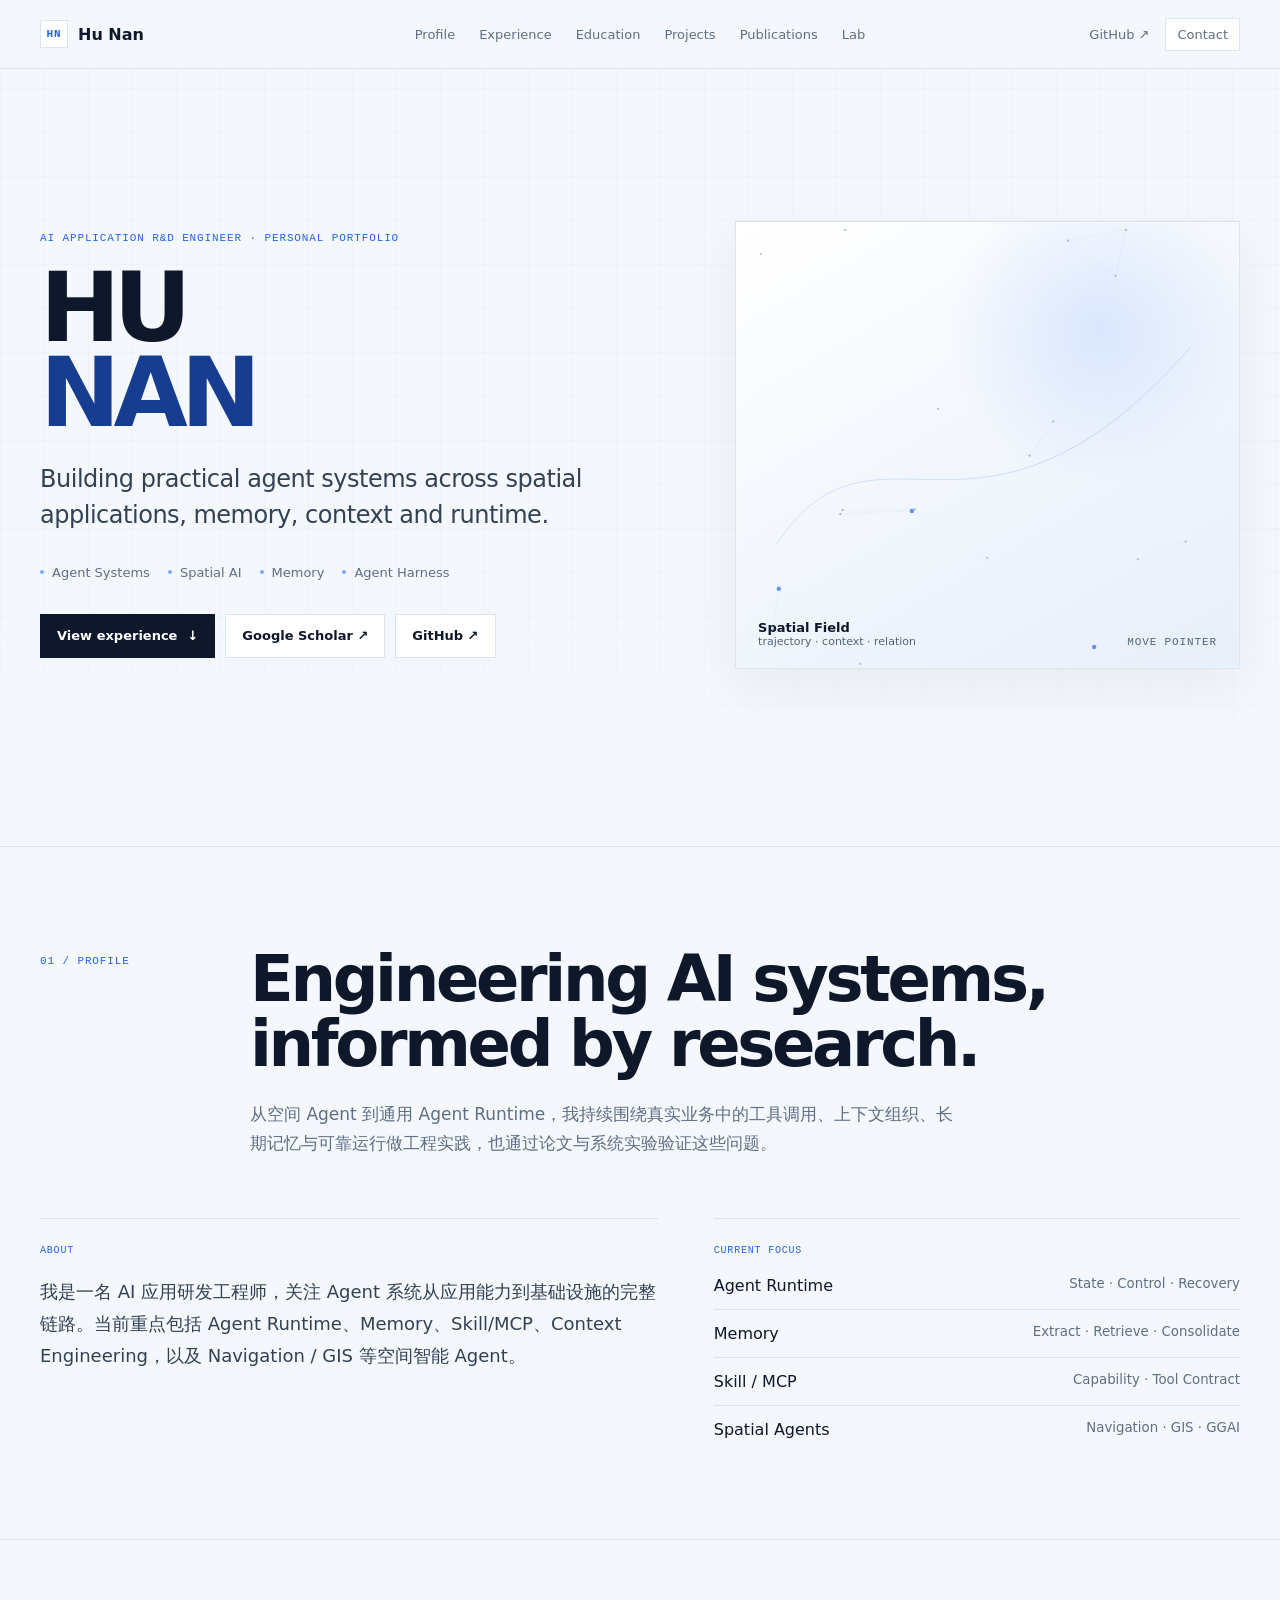
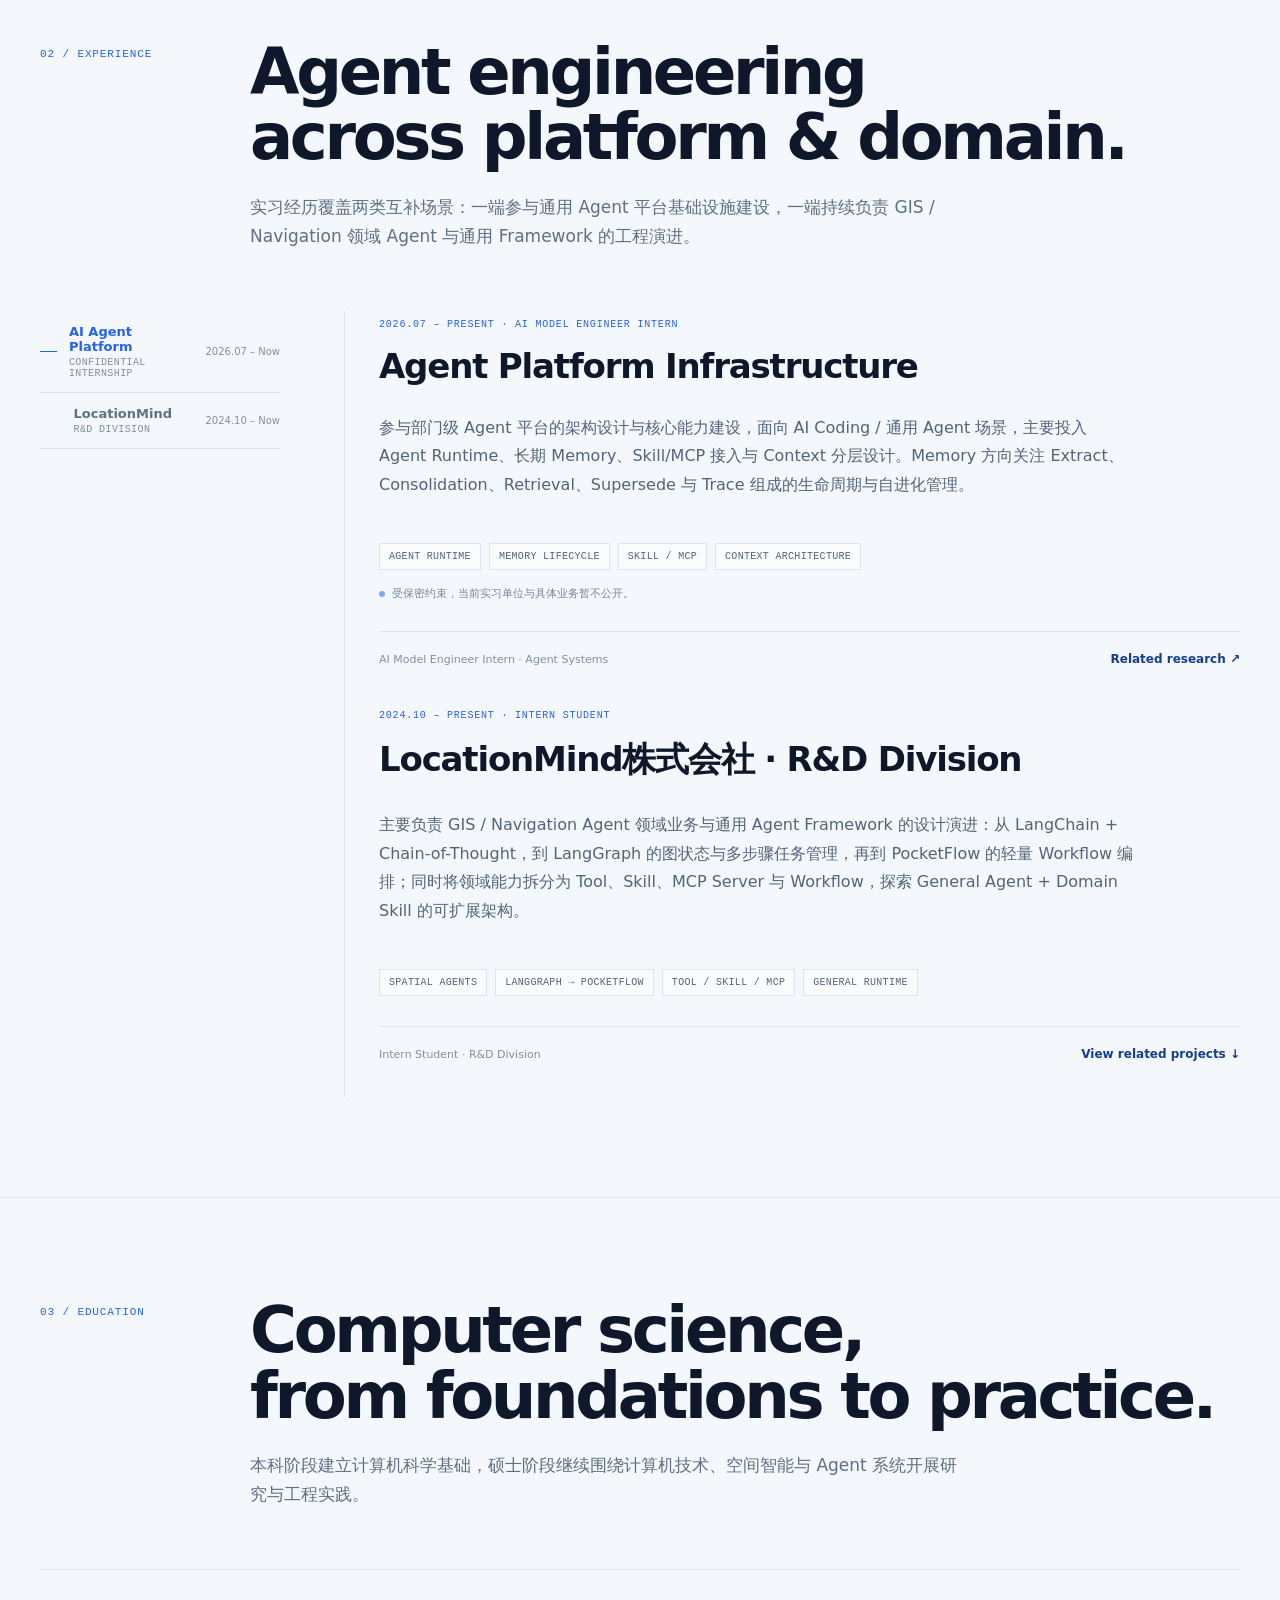
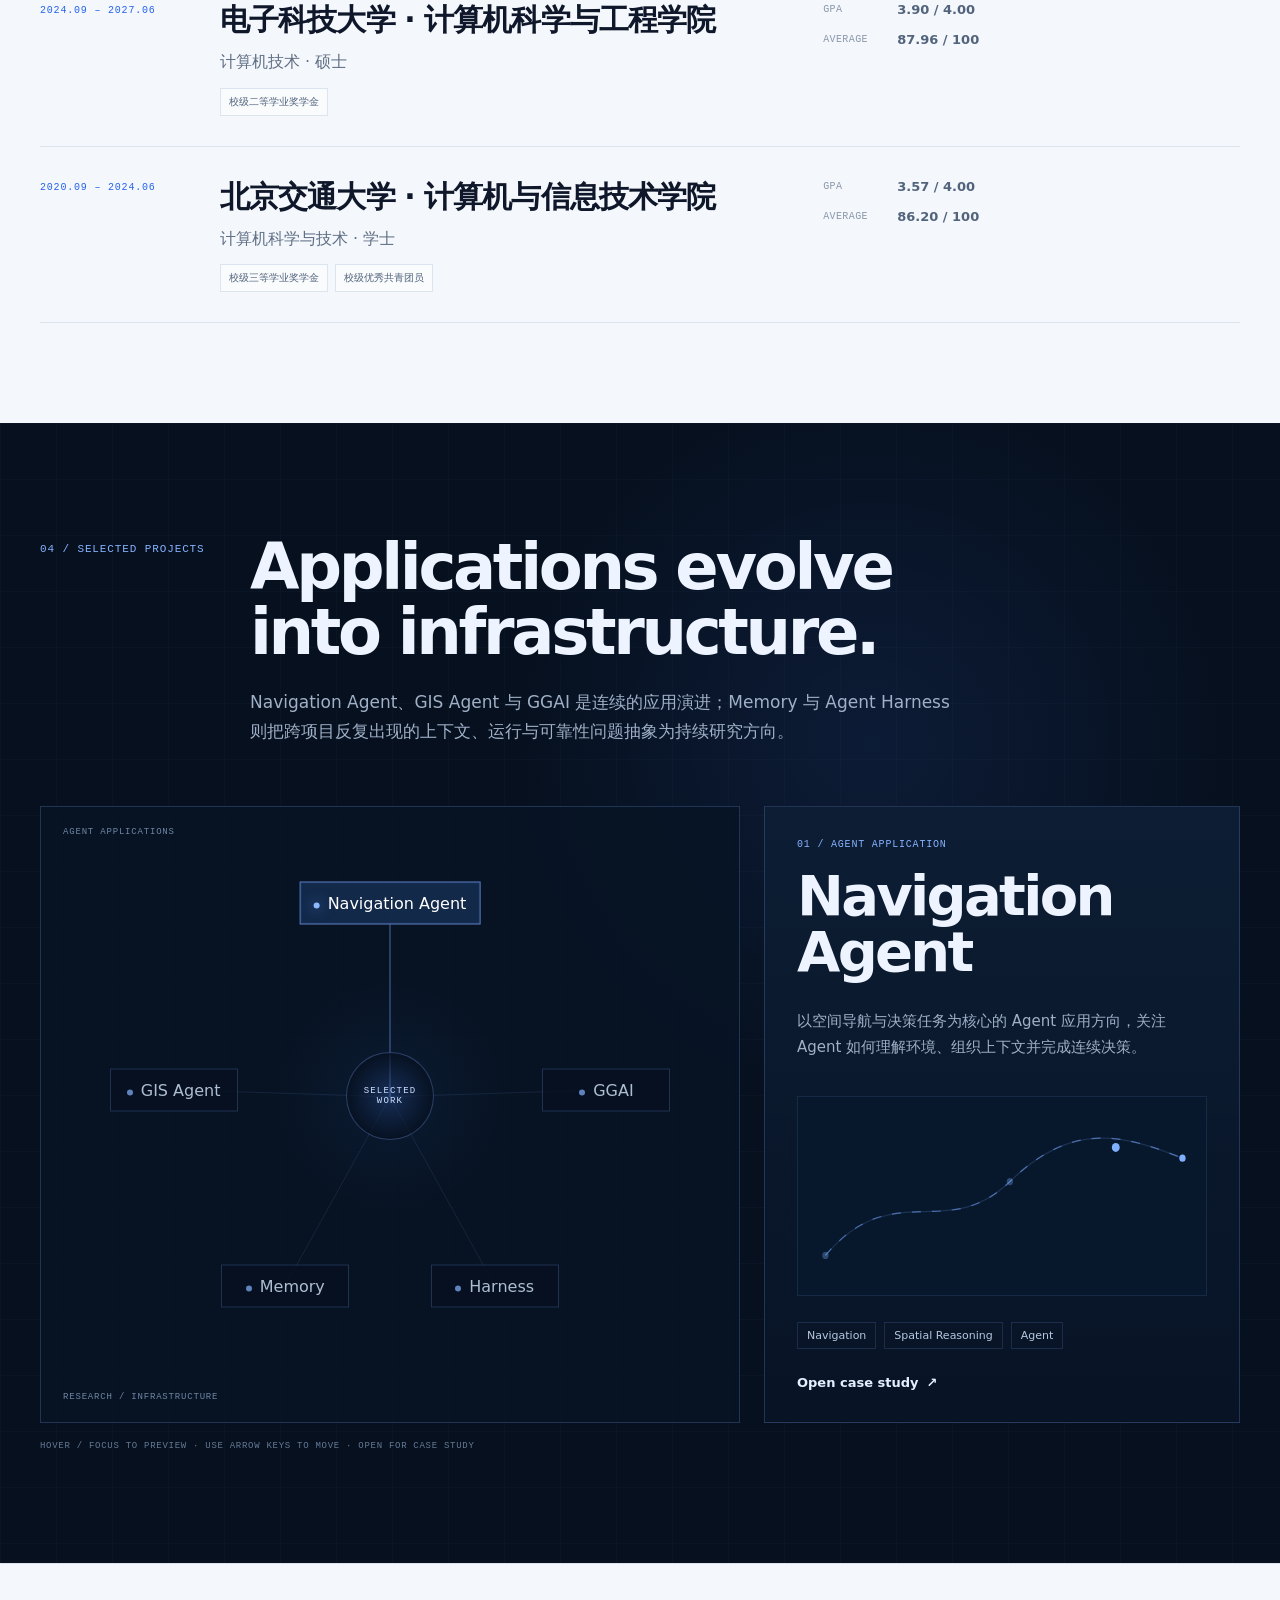
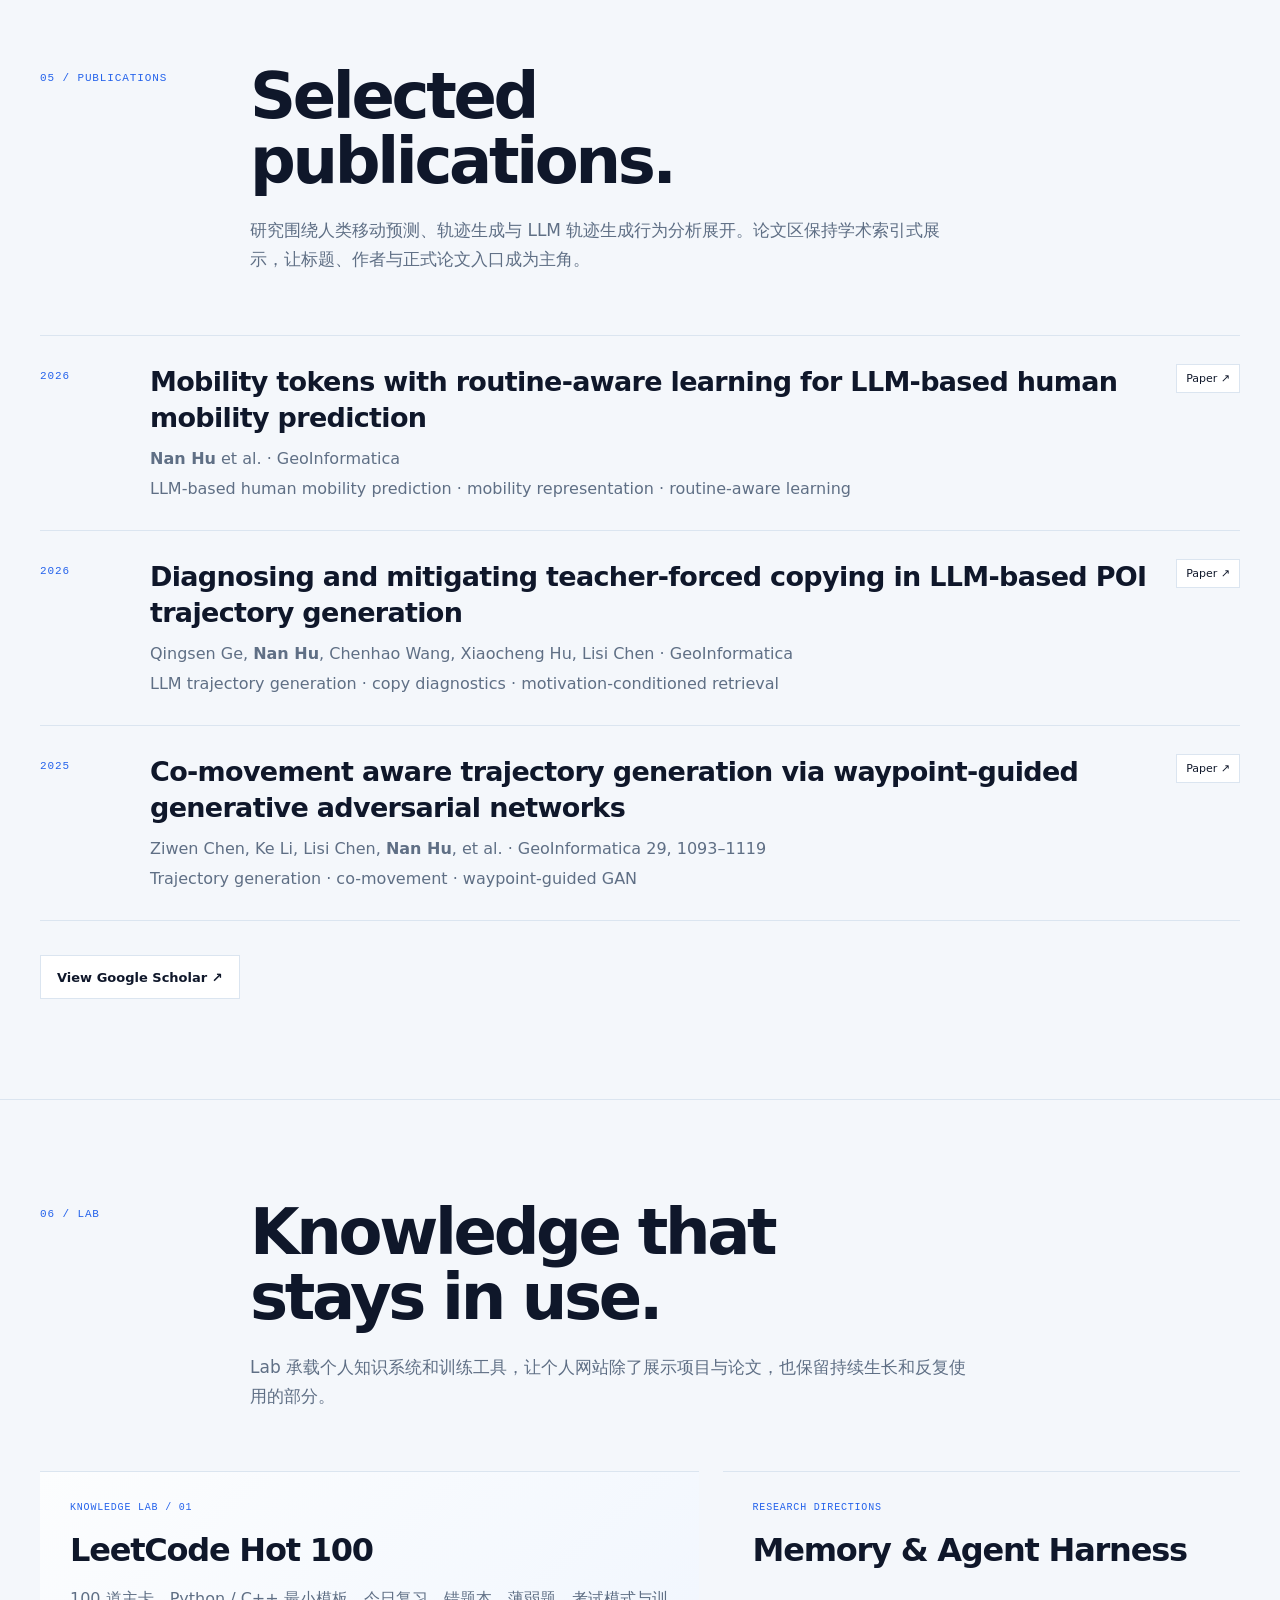
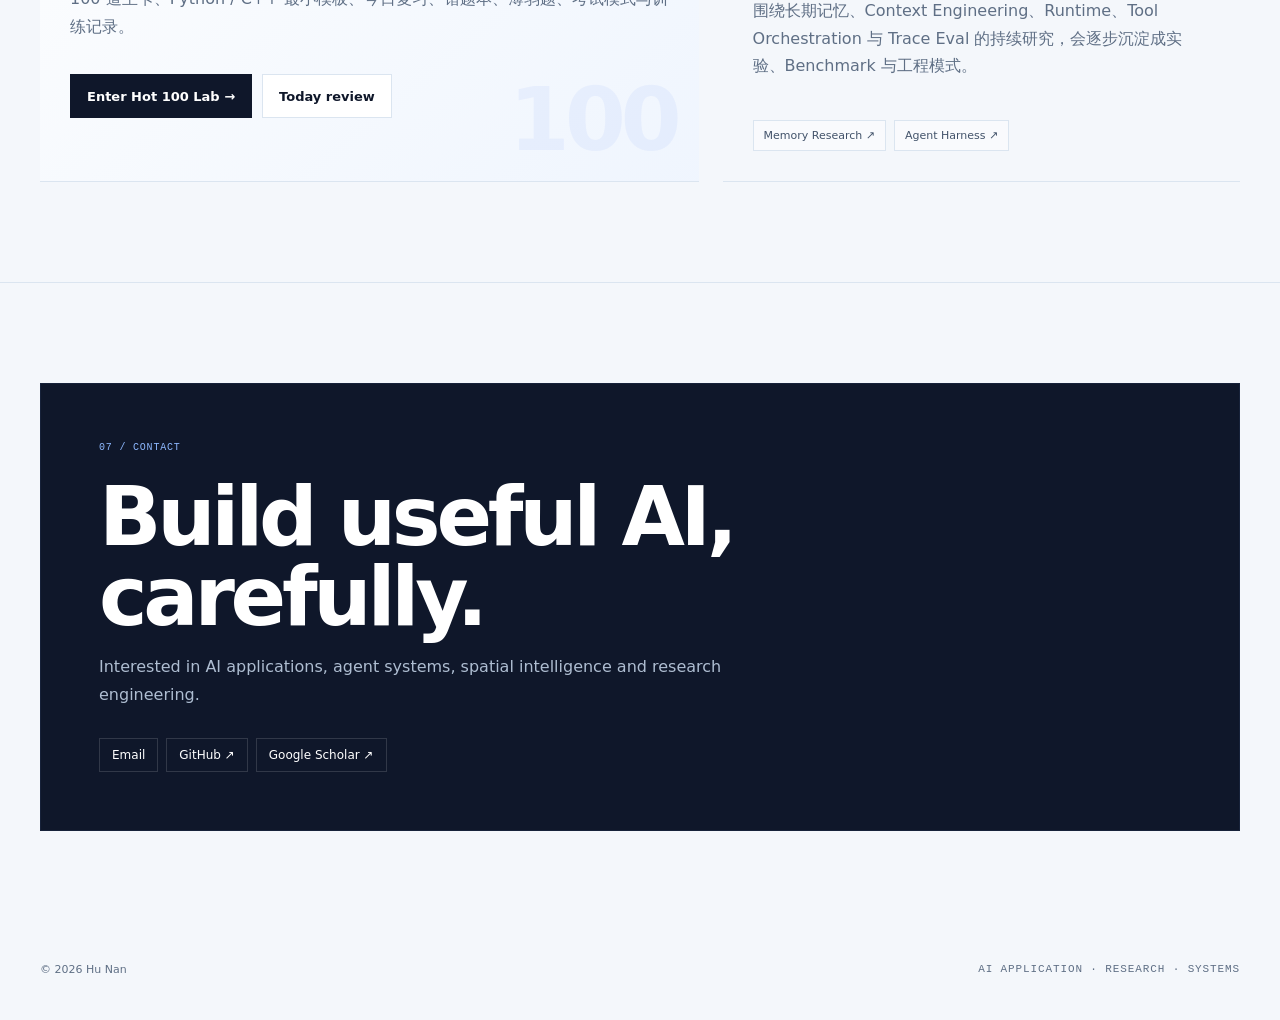
==== commit fb909d6f: "Add internship and education profile content" ====
--- a/index.html
+++ b/index.html
@@ -14,6 +14,7 @@
   <title>Hu Nan — AI Application R&D Engineer</title>
   <link rel="stylesheet" href="./assets/site-v2.css">
   <link rel="stylesheet" href="./assets/resume-v2.css">
+  <link rel="stylesheet" href="./assets/resume-profile-v4.css">
   <link rel="stylesheet" href="./assets/finish-v2.css">
 </head>
 <body>
@@ -27,6 +28,7 @@
         <nav class="nav" id="site-nav" aria-label="主页导航">
           <a href="#profile">Profile</a>
           <a href="#experience">Experience</a>
+          <a href="#education">Education</a>
           <a href="#projects">Projects</a>
           <a href="#publications">Publications</a>
           <a href="#lab">Lab</a>
@@ -76,22 +78,22 @@
             <div class="section-number mono">01 / Profile</div>
             <div>
               <h2 class="section-title">Engineering AI systems,<br>informed by research.</h2>
-              <p class="section-intro">从交通场景 Agent 到 GIS Agent，再到通用 Agent Runtime，我持续围绕真实业务中的空间智能、工具调用、上下文组织与可靠运行做工程实践。</p>
+              <p class="section-intro">从空间 Agent 到通用 Agent Runtime，我持续围绕真实业务中的工具调用、上下文组织、长期记忆与可靠运行做工程实践，也通过论文与系统实验验证这些问题。</p>
             </div>
           </div>
 
           <div class="profile-grid">
             <article class="editorial-card">
               <div class="eyebrow mono">About</div>
-              <p>我是一名 AI 应用研发工程师，关注 Agent 系统在复杂业务中的落地。工作与研究主要围绕 Navigation Agent、GIS Agent、GGAI，以及持续延伸的 Memory 与 Agent Harness 方向。</p>
+              <p>我是一名 AI 应用研发工程师，关注 Agent 系统从应用能力到基础设施的完整链路。当前重点包括 Agent Runtime、Memory、Skill/MCP、Context Engineering，以及 Navigation / GIS 等空间智能 Agent。</p>
             </article>
             <article class="editorial-card">
               <div class="eyebrow mono">Current focus</div>
               <ul class="focus-list">
-                <li><span>Agent Applications</span><small>Navigation · GIS · GGAI</small></li>
-                <li><span>Agent Runtime</span><small>Tools · Skills · MCP</small></li>
-                <li><span>Context &amp; Memory</span><small>Long-context · Retrieval</small></li>
-                <li><span>Evaluation</span><small>Trace · Reliability</small></li>
+                <li><span>Agent Runtime</span><small>State · Control · Recovery</small></li>
+                <li><span>Memory</span><small>Extract · Retrieve · Consolidate</small></li>
+                <li><span>Skill / MCP</span><small>Capability · Tool Contract</small></li>
+                <li><span>Spatial Agents</span><small>Navigation · GIS · GGAI</small></li>
               </ul>
             </article>
           </div>
@@ -103,55 +105,79 @@
           <div class="section-head">
             <div class="section-number mono">02 / Experience</div>
             <div>
-              <h2 class="section-title">Selected project<br>experience.</h2>
-              <p class="section-intro">近两年的项目主线围绕空间 Agent 与通用 Agent 系统展开。这里保留快速浏览所需的信息，技术设计与完整贡献放在各项目 Case Study 中。</p>
+              <h2 class="section-title">Agent engineering<br>across platform &amp; domain.</h2>
+              <p class="section-intro">实习经历覆盖两类互补场景：一端参与通用 Agent 平台基础设施建设，一端持续负责 GIS / Navigation 领域 Agent 与通用 Framework 的工程演进。</p>
             </div>
           </div>
 
           <div class="experience-layout">
-            <div class="experience-index" aria-label="项目履历">
-              <button class="active" type="button" data-experience-tab="ggai">
-                <span><strong>GGAI</strong><small>Design Lead</small></span><span>2026.04 – Now</span>
+            <div class="experience-index" aria-label="实习经历">
+              <button class="active" type="button" data-experience-tab="platform">
+                <span><strong>AI Agent Platform</strong><small>Confidential Internship</small></span><span>2026.07 – Now</span>
               </button>
-              <button type="button" data-experience-tab="gis">
-                <span><strong>GIS Agent</strong><small>Design Lead</small></span><span>2025.08 – 2026.03</span>
+              <button type="button" data-experience-tab="locationmind">
+                <span><strong>LocationMind</strong><small>R&amp;D Division</small></span><span>2024.10 – Now</span>
               </button>
-              <button type="button" data-experience-tab="navigation">
-                <span><strong>Navigation Agent</strong><small>Design Lead</small></span><span>2024.09 – 2025.08</span>
-              </button>
-            </div>
-
-            <div>
-              <article class="experience-panel" data-experience-panel="ggai">
-                <div class="eyebrow mono">2026.04 – Present</div>
-                <h3>GGAI · General Geographical Agent</h3>
-                <p class="experience-summary">负责通用地理 Agent 系统设计，将既有领域能力逐步收敛为通用 Agent Runtime，并通过可插拔能力扩展到 QGIS、路线规划、OpenStreet、人流与灾害分析等场景。</p>
-                <div class="experience-themes"><span>General Runtime</span><span>Pluggable Capability</span><span>Trace Evaluation</span></div>
-                <div class="experience-footer"><span class="experience-role-note">设计负责人</span><a class="experience-case-link" href="./projects/ggai/">View case study ↗</a></div>
+            </div>
+
+            <div>
+              <article class="experience-panel" data-experience-panel="platform">
+                <div class="eyebrow mono">2026.07 – Present · AI Model Engineer Intern</div>
+                <h3>Agent Platform Infrastructure</h3>
+                <p class="experience-summary">参与部门级 Agent 平台的架构设计与核心能力建设，面向 AI Coding / 通用 Agent 场景，主要投入 Agent Runtime、长期 Memory、Skill/MCP 接入与 Context 分层设计。Memory 方向关注 Extract、Consolidation、Retrieval、Supersede 与 Trace 组成的生命周期与自进化管理。</p>
+                <div class="experience-themes"><span>Agent Runtime</span><span>Memory Lifecycle</span><span>Skill / MCP</span><span>Context Architecture</span></div>
+                <div class="experience-privacy">受保密约束，当前实习单位与具体业务暂不公开。</div>
+                <div class="experience-footer"><span class="experience-role-note">AI Model Engineer Intern · Agent Systems</span><a class="experience-case-link" href="./projects/agent-harness/">Related research ↗</a></div>
               </article>
 
-              <article class="experience-panel" data-experience-panel="gis" hidden>
-                <div class="eyebrow mono">2025.08 – 2026.03</div>
-                <h3>GIS Agent</h3>
-                <p class="experience-summary">负责面向 GIS 场景的 Agent 系统设计，把自然语言任务、GIS 工具和国土空间数据连接成可执行的多步分析流程，覆盖灾害、土地、洪涝与人口流动等任务。</p>
-                <div class="experience-themes"><span>GIS Workflows</span><span>Multi-step Agent</span><span>Tool Use</span></div>
-                <div class="experience-footer"><span class="experience-role-note">设计负责人</span><a class="experience-case-link" href="./projects/gis-agent/">View case study ↗</a></div>
+              <article class="experience-panel" data-experience-panel="locationmind" hidden>
+                <div class="eyebrow mono">2024.10 – Present · Intern Student</div>
+                <h3>LocationMind株式会社 · R&amp;D Division</h3>
+                <p class="experience-summary">主要负责 GIS / Navigation Agent 领域业务与通用 Agent Framework 的设计演进：从 LangChain + Chain-of-Thought，到 LangGraph 的图状态与多步骤任务管理，再到 PocketFlow 的轻量 Workflow 编排；同时将领域能力拆分为 Tool、Skill、MCP Server 与 Workflow，探索 General Agent + Domain Skill 的可扩展架构。</p>
+                <div class="experience-themes"><span>Spatial Agents</span><span>LangGraph → PocketFlow</span><span>Tool / Skill / MCP</span><span>General Runtime</span></div>
+                <div class="experience-footer"><span class="experience-role-note">Intern Student · R&amp;D Division</span><a class="experience-case-link" href="#projects">View related projects ↓</a></div>
               </article>
-
-              <article class="experience-panel" data-experience-panel="navigation" hidden>
-                <div class="eyebrow mono">2024.09 – 2025.08</div>
-                <h3>Navigation Agent</h3>
-                <p class="experience-summary">负责交通场景 Agent 系统设计，围绕路线规划、异常人流、交通知识问答与交通态势分析，构建对话式任务执行与工具调用流程。</p>
-                <div class="experience-themes"><span>Navigation</span><span>Traffic Analysis</span><span>ReAct Agent</span></div>
-                <div class="experience-footer"><span class="experience-role-note">设计负责人</span><a class="experience-case-link" href="./projects/navigation-agent/">View case study ↗</a></div>
-              </article>
-            </div>
-          </div>
-
-          <div class="experience-arc" aria-label="Agent 项目演进路线">
-            <a href="./projects/navigation-agent/"><span>2024.09</span><strong>Navigation Agent</strong>Traffic agent application</a>
-            <a href="./projects/gis-agent/"><span>2025.08</span><strong>GIS Agent</strong>Complex spatial workflows</a>
-            <a href="./projects/ggai/"><span>2026.04</span><strong>GGAI</strong>General agent system</a>
+            </div>
+          </div>
+        </div>
+      </section>
+
+      <section class="section" id="education" data-observe-section="Education">
+        <div class="container">
+          <div class="section-head">
+            <div class="section-number mono">03 / Education</div>
+            <div>
+              <h2 class="section-title">Computer science,<br>from foundations to practice.</h2>
+              <p class="section-intro">本科阶段建立计算机科学基础，硕士阶段继续围绕计算机技术、空间智能与 Agent 系统开展研究与工程实践。</p>
+            </div>
+          </div>
+
+          <div class="education-list">
+            <article class="education-item">
+              <div class="education-period mono">2024.09 – 2027.06</div>
+              <div class="education-school">
+                <h3>电子科技大学 · 计算机科学与工程学院</h3>
+                <p>计算机技术 · 硕士</p>
+                <div class="education-honors"><span>校级二等学业奖学金</span></div>
+              </div>
+              <div class="education-meta">
+                <span><small>GPA</small><strong>3.90 / 4.00</strong></span>
+                <span><small>Average</small><strong>87.96 / 100</strong></span>
+              </div>
+            </article>
+
+            <article class="education-item">
+              <div class="education-period mono">2020.09 – 2024.06</div>
+              <div class="education-school">
+                <h3>北京交通大学 · 计算机与信息技术学院</h3>
+                <p>计算机科学与技术 · 学士</p>
+                <div class="education-honors"><span>校级三等学业奖学金</span><span>校级优秀共青团员</span></div>
+              </div>
+              <div class="education-meta">
+                <span><small>GPA</small><strong>3.57 / 4.00</strong></span>
+                <span><small>Average</small><strong>86.20 / 100</strong></span>
+              </div>
+            </article>
           </div>
         </div>
       </section>
@@ -159,7 +185,7 @@
       <section class="projects-section" id="projects" data-observe-section="Projects">
         <div class="container">
           <div class="section-head">
-            <div class="section-number mono">03 / Selected projects</div>
+            <div class="section-number mono">04 / Selected projects</div>
             <div>
               <h2 class="section-title">Applications evolve<br>into infrastructure.</h2>
               <p class="section-intro">Navigation Agent、GIS Agent 与 GGAI 是连续的应用演进；Memory 与 Agent Harness 则把跨项目反复出现的上下文、运行与可靠性问题抽象为持续研究方向。</p>
@@ -201,7 +227,7 @@
       <section class="section" id="publications" data-observe-section="Publications">
         <div class="container">
           <div class="section-head">
-            <div class="section-number mono">04 / Publications</div>
+            <div class="section-number mono">05 / Publications</div>
             <div>
               <h2 class="section-title">Selected<br>publications.</h2>
               <p class="section-intro">研究围绕人类移动预测、轨迹生成与 LLM 轨迹生成行为分析展开。论文区保持学术索引式展示，让标题、作者与正式论文入口成为主角。</p>
@@ -249,7 +275,7 @@
       <section class="section" id="lab" data-observe-section="Lab">
         <div class="container">
           <div class="section-head">
-            <div class="section-number mono">05 / Lab</div>
+            <div class="section-number mono">06 / Lab</div>
             <div>
               <h2 class="section-title">Knowledge that<br>stays in use.</h2>
               <p class="section-intro">Lab 承载个人知识系统和训练工具，让个人网站除了展示项目与论文，也保留持续生长和反复使用的部分。</p>
@@ -284,7 +310,7 @@
       <section class="section" id="contact" data-observe-section="Contact">
         <div class="container">
           <div class="contact-panel">
-            <div class="eyebrow mono">06 / Contact</div>
+            <div class="eyebrow mono">07 / Contact</div>
             <h2>Build useful AI,<br>carefully.</h2>
             <p>Interested in AI applications, agent systems, spatial intelligence and research engineering.</p>
             <div class="contact-links">
--- a/assets/resume-profile-v4.css
+++ b/assets/resume-profile-v4.css
@@ -0,0 +1,92 @@
+/* Resume and education refinements. */
+.resume-note {
+  margin: 16px 0 0;
+  color: #77869a;
+  font-size: 12px;
+  line-height: 1.65;
+}
+.resume-note strong { color: #52647c; font-weight: 650; }
+.experience-privacy {
+  display: inline-flex;
+  align-items: center;
+  gap: 7px;
+  margin-top: 16px;
+  color: #77869a;
+  font-size: 11px;
+}
+.experience-privacy::before {
+  content: "";
+  width: 6px;
+  height: 6px;
+  border-radius: 50%;
+  background: var(--blue-soft);
+}
+.education-list { border-top: 1px solid var(--line); }
+.education-item {
+  display: grid;
+  grid-template-columns: 150px minmax(0, 1.1fr) minmax(260px, .8fr);
+  gap: 30px;
+  padding: 30px 0;
+  border-bottom: 1px solid var(--line);
+  align-items: start;
+}
+.education-period {
+  color: var(--blue);
+  font-size: 10px;
+  padding-top: 5px;
+}
+.education-school h3 {
+  margin: 0;
+  font-size: clamp(22px, 2.4vw, 30px);
+  letter-spacing: -.03em;
+  font-weight: 640;
+}
+.education-school p {
+  margin: 8px 0 0;
+  color: var(--muted);
+  line-height: 1.65;
+}
+.education-meta {
+  display: grid;
+  gap: 10px;
+  color: #52647c;
+  font-size: 13px;
+  line-height: 1.55;
+}
+.education-meta span {
+  display: grid;
+  grid-template-columns: 64px 1fr;
+  gap: 10px;
+}
+.education-meta small {
+  color: #8a98aa;
+  font-size: 10px;
+  font-family: "IBM Plex Mono", "SFMono-Regular", Consolas, monospace;
+  letter-spacing: .04em;
+  text-transform: uppercase;
+  padding-top: 2px;
+}
+.education-honors {
+  margin-top: 12px;
+  display: flex;
+  flex-wrap: wrap;
+  gap: 7px;
+}
+.education-honors span {
+  padding: 6px 8px;
+  border: 1px solid var(--line);
+  color: #52647c;
+  background: rgba(255,255,255,.42);
+  font-size: 10px;
+}
+
+@media (max-width: 900px) {
+  .education-item { grid-template-columns: 120px 1fr; }
+  .education-meta { grid-column: 2; }
+}
+
+@media (max-width: 620px) {
+  .education-item { grid-template-columns: 1fr; gap: 12px; padding: 24px 0; }
+  .education-meta { grid-column: 1; }
+  .education-meta span { grid-template-columns: 58px 1fr; }
+}
--- a/assets/finish-v2.css
+++ b/assets/finish-v2.css
@@ -1,3 +1,5 @@
+@import url("./visual-qa-v3.css");
+
 /* Final-pass refinements shared by homepage and case-study pages. */
 :root {
   --ease-out: cubic-bezier(.22, 1, .36, 1);
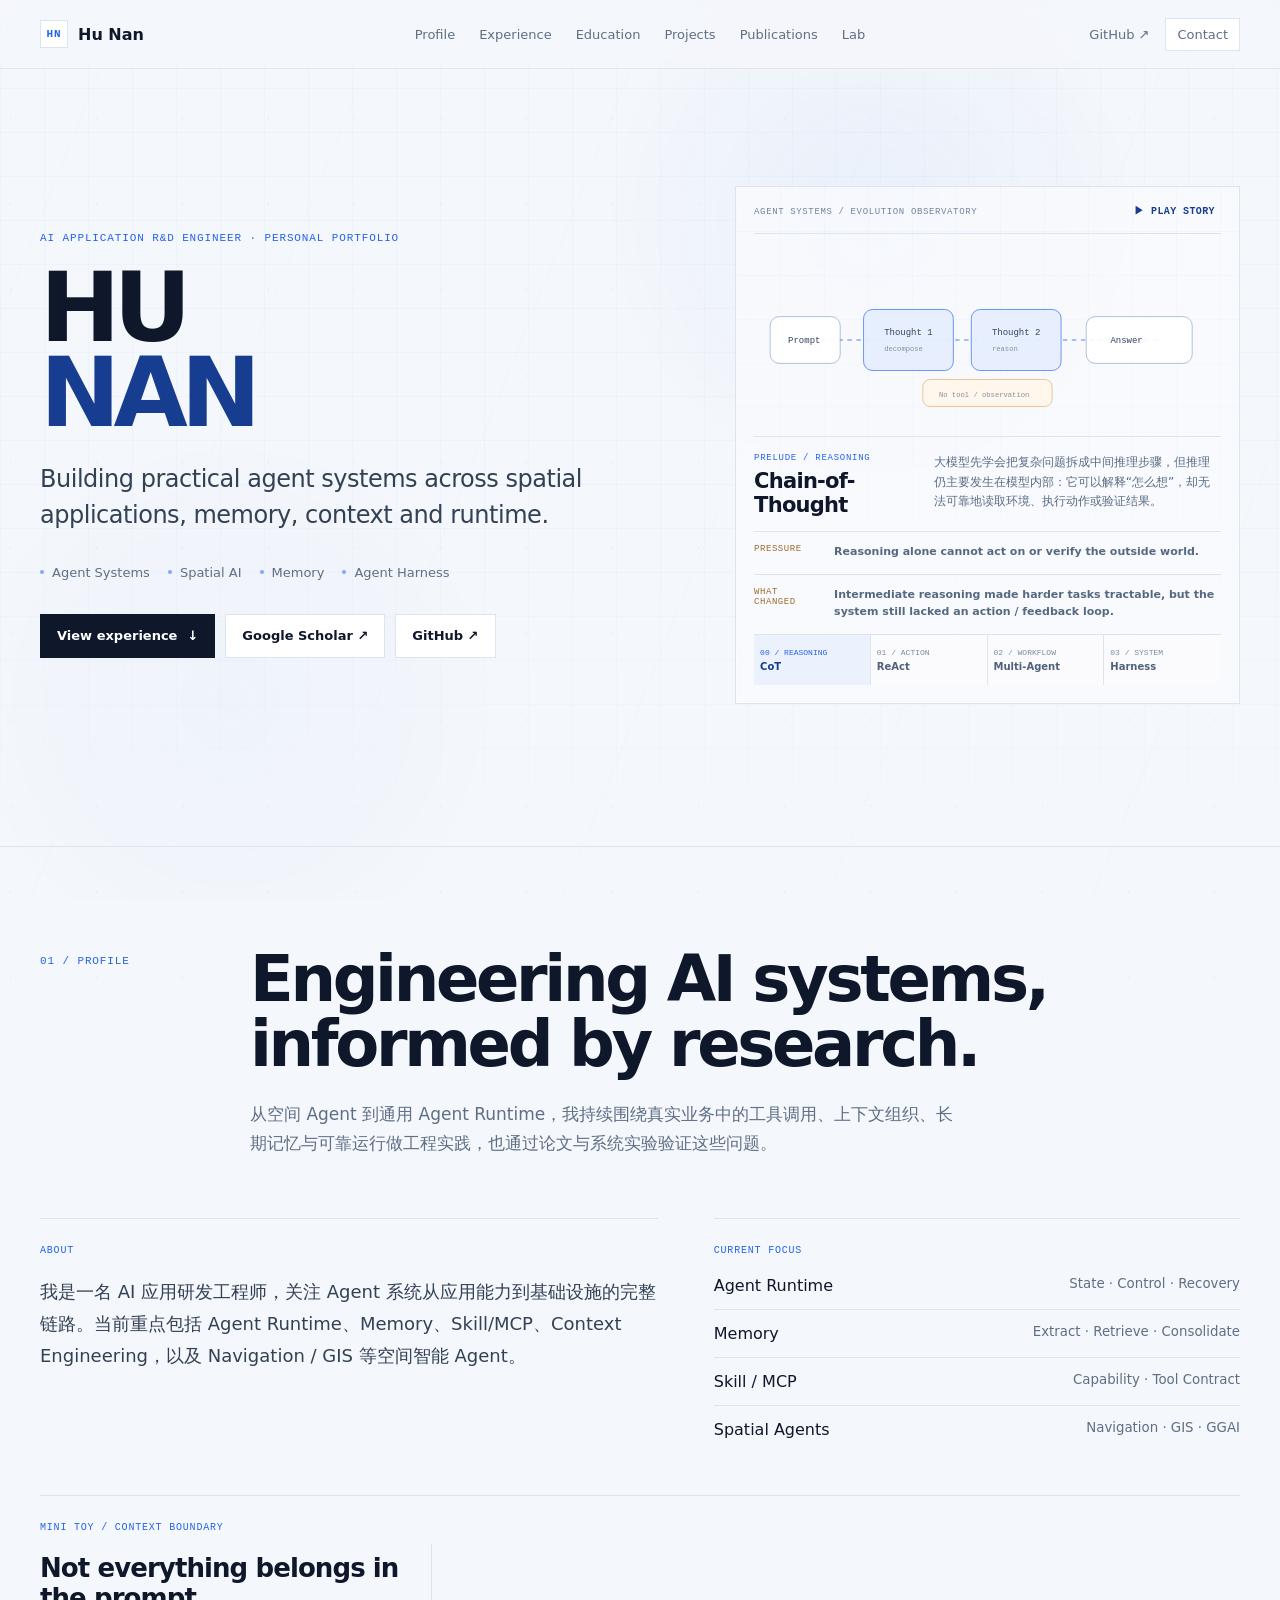
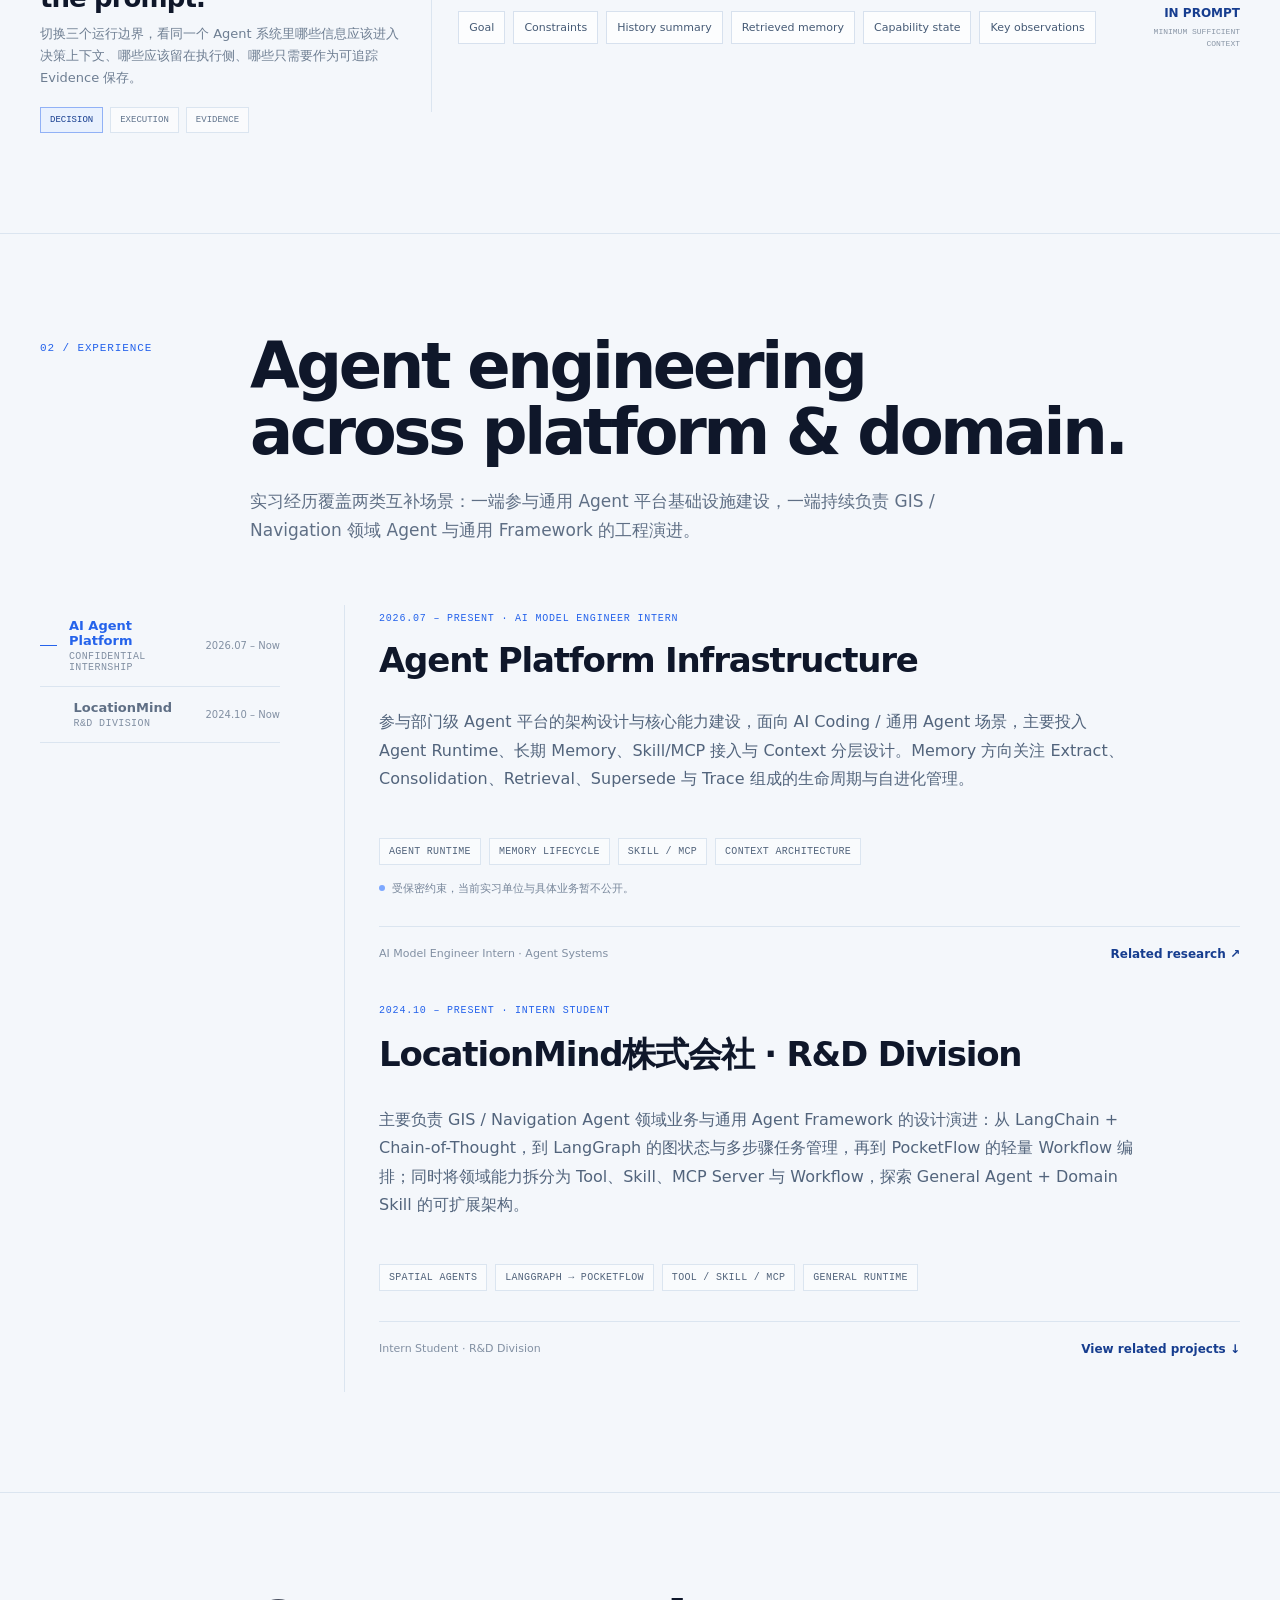
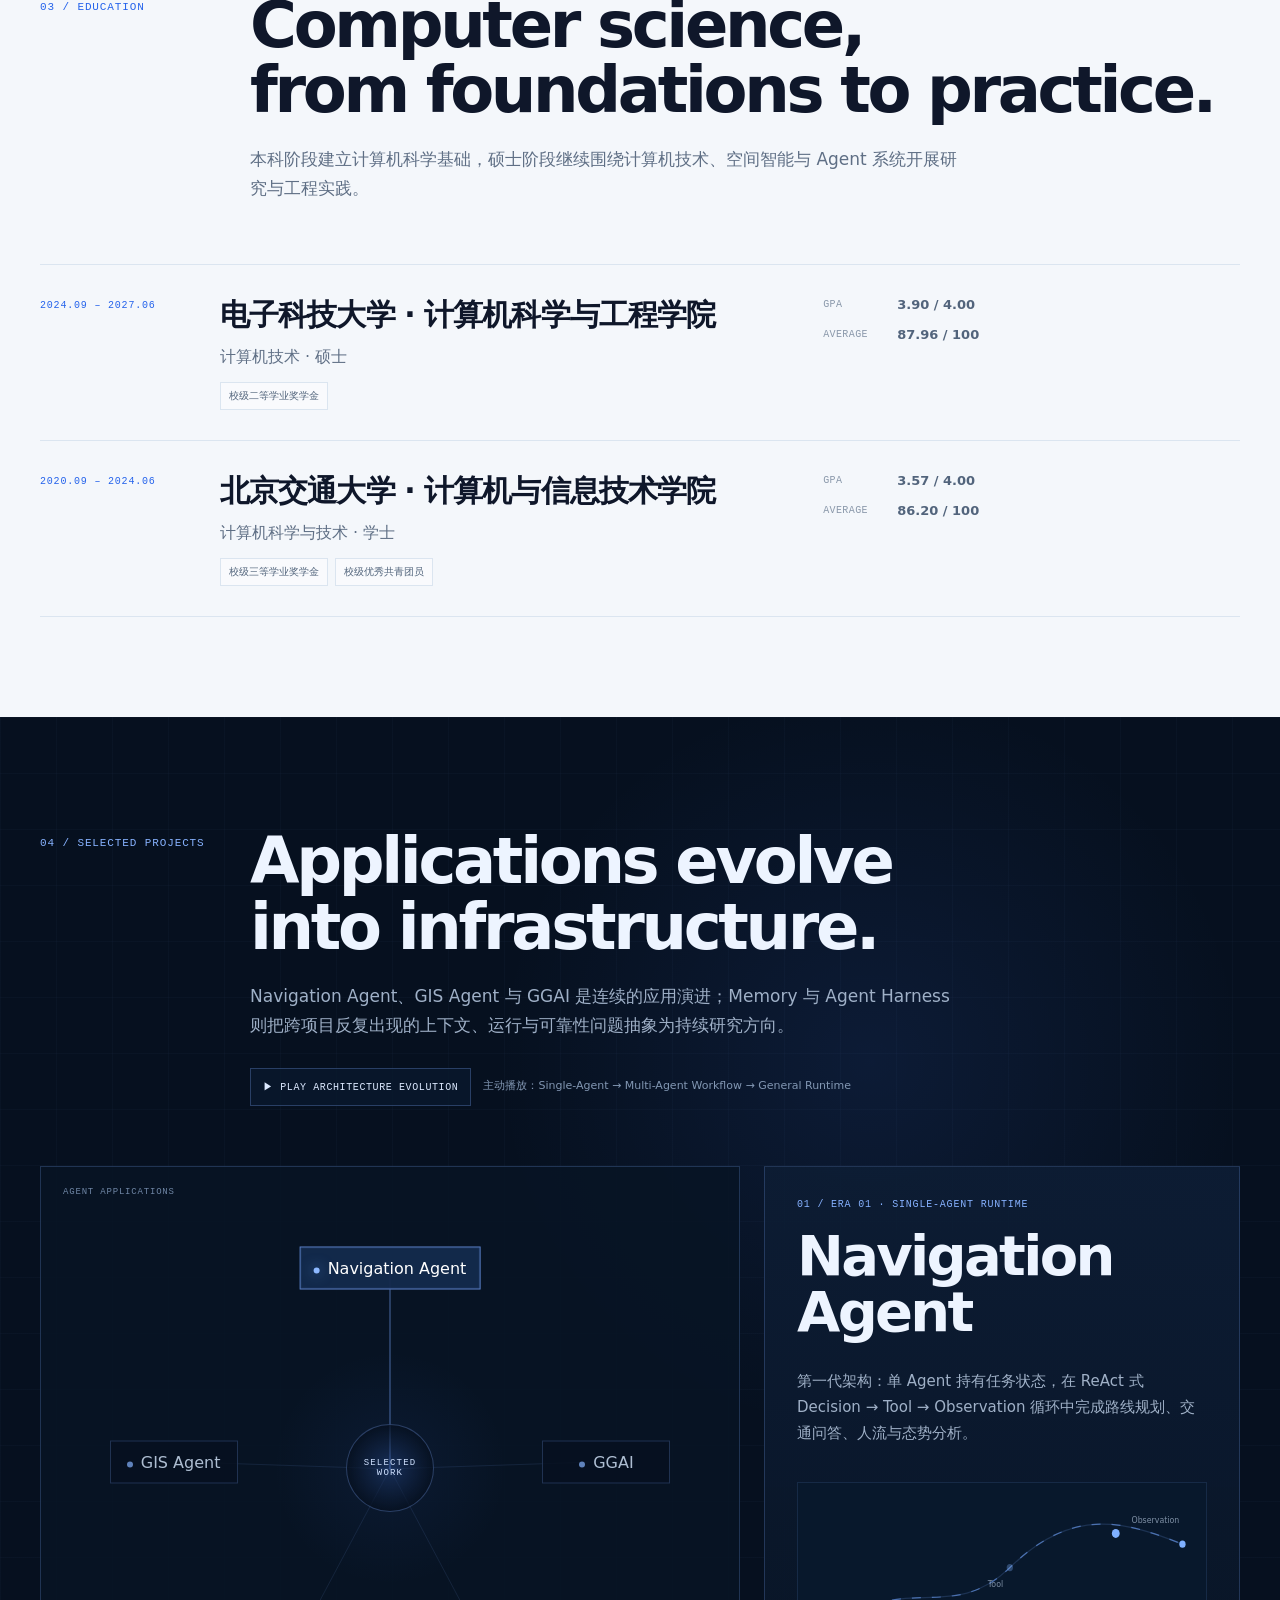
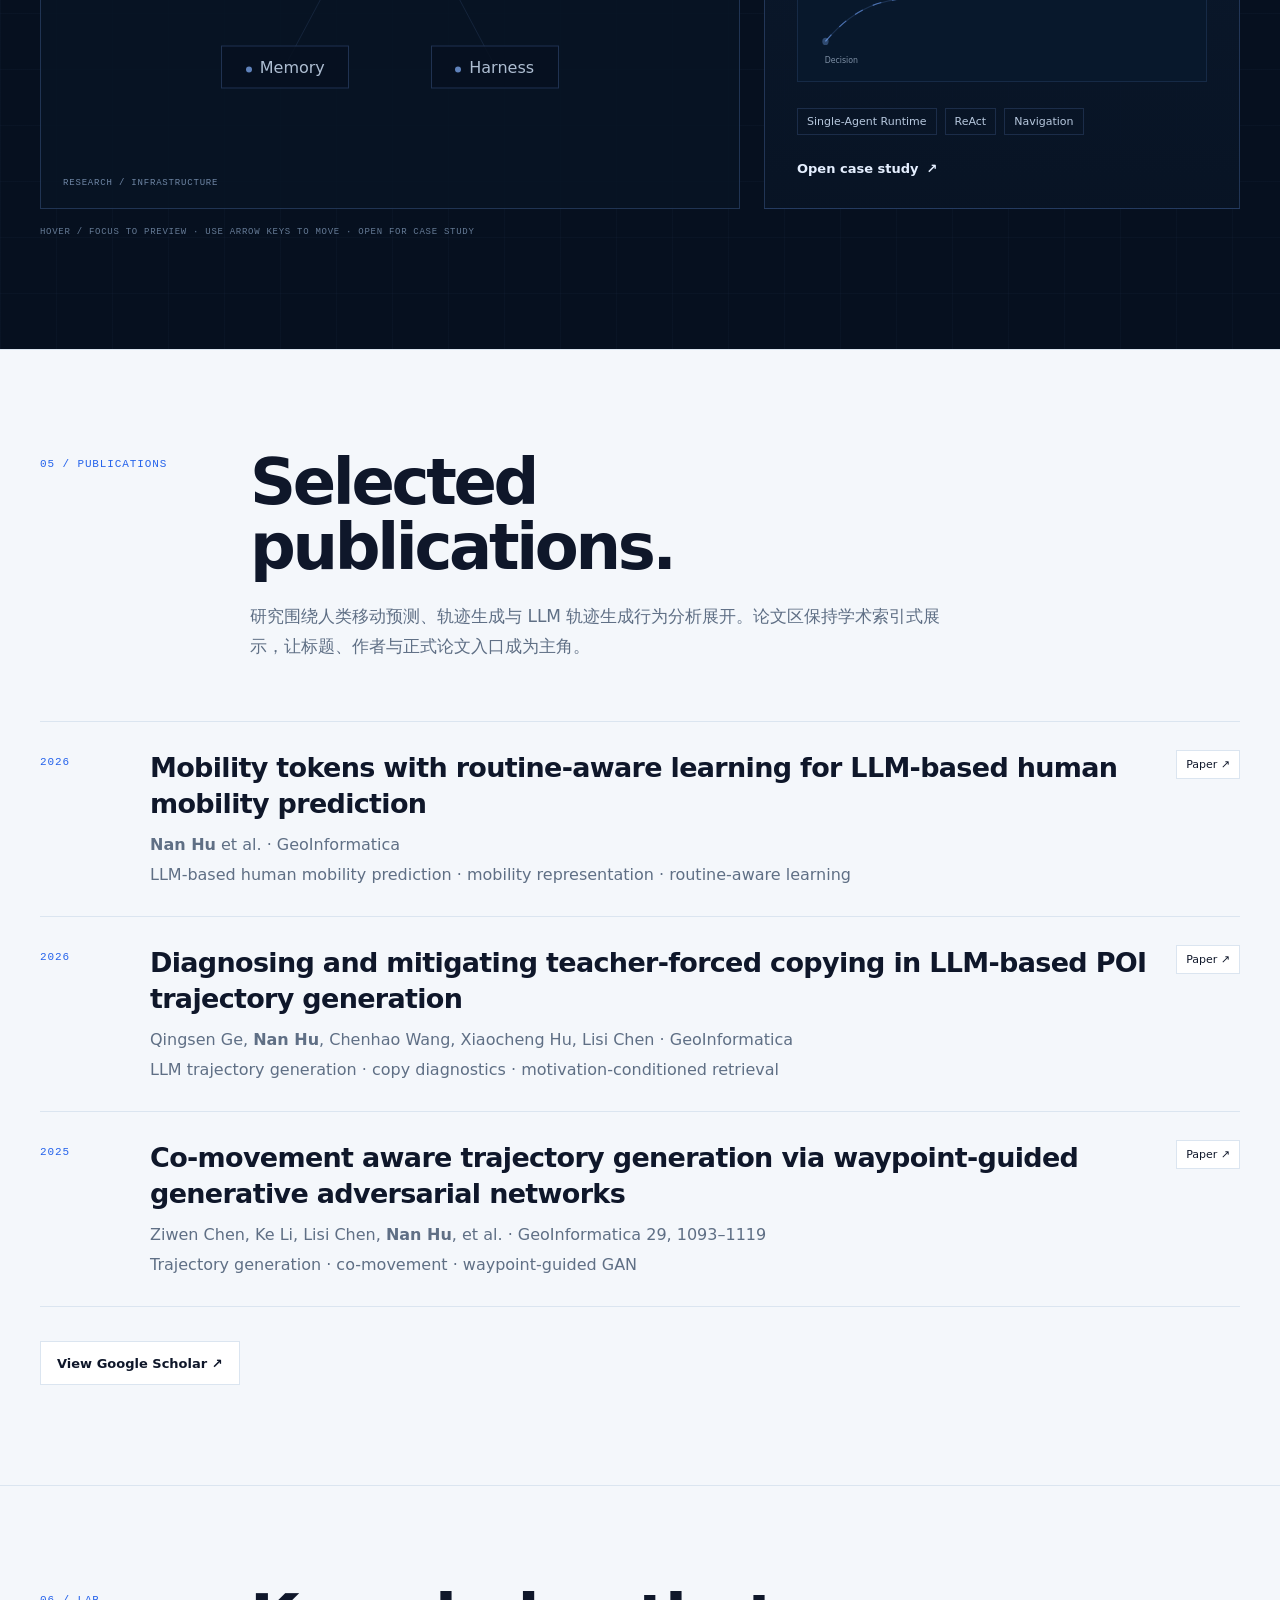
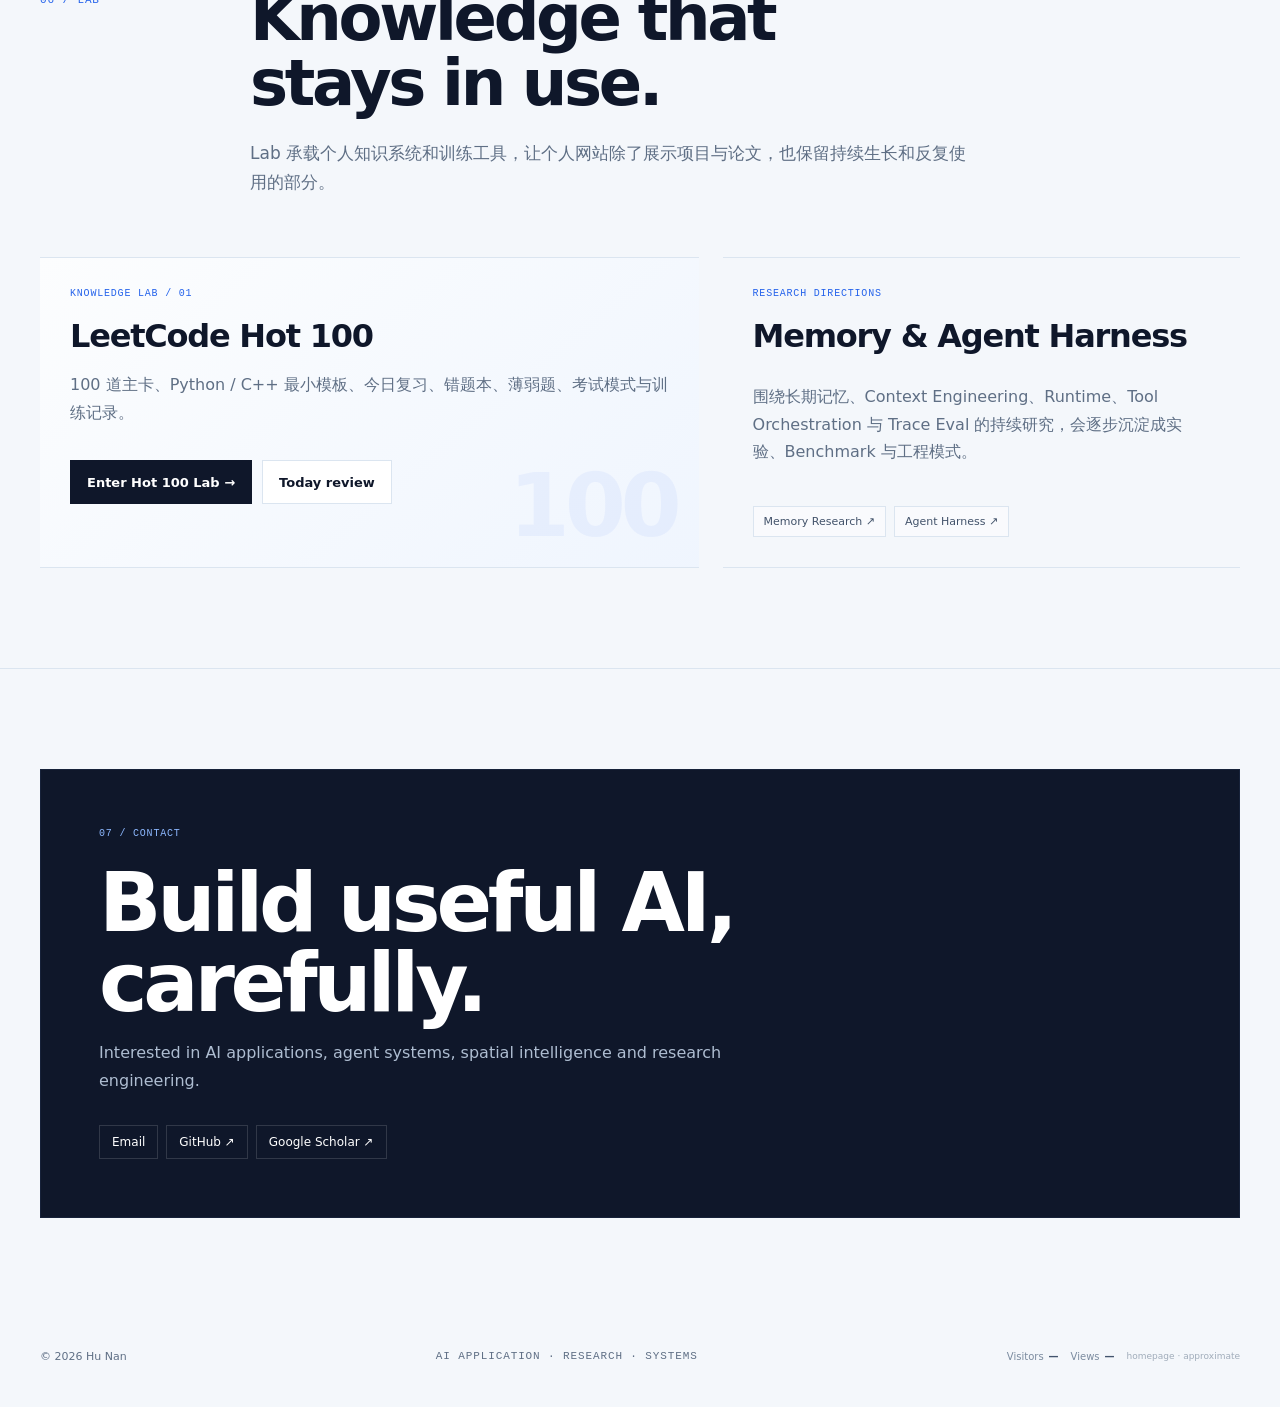
==== commit dce4ac4a: "Replace Spatial Field with Agent evolution story toy" ====
--- a/index.html
+++ b/index.html
@@ -16,6 +16,7 @@
   <link rel="stylesheet" href="./assets/resume-v2.css">
   <link rel="stylesheet" href="./assets/resume-profile-v4.css">
   <link rel="stylesheet" href="./assets/finish-v2.css">
+  <link rel="stylesheet" href="./assets/agent-story-v7.css">
 </head>
 <body>
   <div class="site-shell">
@@ -62,11 +63,28 @@
             </div>
           </div>
 
-          <div class="spatial-card" aria-label="动态空间关系背景">
-            <canvas id="spatial-field" aria-hidden="true"></canvas>
-            <div class="spatial-label">
-              <div><strong>Spatial Field</strong><br>trajectory · context · relation</div>
-              <div class="mono">Move pointer</div>
+          <div class="agent-observatory" data-agent-story aria-label="Agent systems evolution interactive story">
+            <div class="observatory-inner">
+              <div class="observatory-head">
+                <span class="mono">Agent Systems / Evolution Observatory</span>
+                <button class="observatory-play" type="button" data-story-play>▶ Play story</button>
+              </div>
+              <div class="observatory-visual" data-story-visual></div>
+              <div class="observatory-copy">
+                <div>
+                  <div class="era mono" data-story-era>Prelude / Reasoning</div>
+                  <h3 data-story-title>Chain-of-Thought</h3>
+                </div>
+                <p data-story-description></p>
+              </div>
+              <div class="observatory-pressure"><span>Pressure</span><strong data-story-pressure></strong></div>
+              <div class="observatory-pressure"><span>What changed</span><strong data-story-change></strong></div>
+              <div class="observatory-tabs" role="tablist" aria-label="Agent evolution stages">
+                <button class="observatory-tab active" type="button" role="tab" aria-selected="true" data-story-stage="cot"><span>00 / Reasoning</span><strong>CoT</strong></button>
+                <button class="observatory-tab" type="button" role="tab" aria-selected="false" data-story-stage="react"><span>01 / Action</span><strong>ReAct</strong></button>
+                <button class="observatory-tab" type="button" role="tab" aria-selected="false" data-story-stage="multi"><span>02 / Workflow</span><strong>Multi-Agent</strong></button>
+                <button class="observatory-tab" type="button" role="tab" aria-selected="false" data-story-stage="harness"><span>03 / System</span><strong>Harness</strong></button>
+              </div>
             </div>
           </div>
         </div>
@@ -95,6 +113,24 @@
                 <li><span>Skill / MCP</span><small>Capability · Tool Contract</small></li>
                 <li><span>Spatial Agents</span><small>Navigation · GIS · GGAI</small></li>
               </ul>
+            </article>
+            <article class="editorial-card context-toy" data-context-toy>
+              <div class="context-toy-grid">
+                <div>
+                  <div class="eyebrow mono">Mini toy / Context boundary</div>
+                  <h3>Not everything belongs in the prompt.</h3>
+                  <p>切换三个运行边界，看同一个 Agent 系统里哪些信息应该进入决策上下文、哪些应该留在执行侧、哪些只需要作为可追踪 Evidence 保存。</p>
+                  <div class="context-tabs" aria-label="Context boundary modes">
+                    <button class="active" type="button" data-context-mode="decision">Decision</button>
+                    <button type="button" data-context-mode="execution">Execution</button>
+                    <button type="button" data-context-mode="evidence">Evidence</button>
+                  </div>
+                </div>
+                <div class="context-stage">
+                  <div class="context-chips" data-context-chips></div>
+                  <div class="context-status"><strong data-context-status>IN PROMPT</strong><span data-context-note>minimum sufficient context</span></div>
+                </div>
+              </div>
             </article>
           </div>
         </div>
@@ -327,11 +363,18 @@
       <div class="container footer-inner">
         <span>© 2026 Hu Nan</span>
         <span class="mono">AI Application · Research · Systems</span>
+        <div class="site-traffic" aria-label="Approximate homepage traffic">
+          <span>Visitors <strong id="busuanzi_site_uv">—</strong></span>
+          <span>Views <strong id="busuanzi_site_pv">—</strong></span>
+          <small>homepage · approximate</small>
+        </div>
       </div>
     </footer>
   </div>
 
   <script src="./assets/site-v2.js" defer></script>
   <script src="./assets/finish-v2.js" defer></script>
+  <script src="./assets/agent-story-v7.js" defer></script>
+  <script src="https://cdn.busuanzi.cc/busuanzi/3.6.9/busuanzi.min.js" defer></script>
 </body>
 </html>
--- a/assets/finish-v2.css
+++ b/assets/finish-v2.css
@@ -1,4 +1,5 @@
 @import url("./visual-qa-v3.css");
+@import url("./narrative-interaction-v6.css");
 
 /* Final-pass refinements shared by homepage and case-study pages. */
 :root {
--- a/assets/agent-story-v7.css
+++ b/assets/agent-story-v7.css
@@ -0,0 +1,212 @@
+/* V7: restrained story toys + ambient execution trace field. */
+:root {
+  --ambient-x: 68%;
+  --ambient-y: 24%;
+  --ambient-scroll: 0px;
+}
+
+body::before {
+  content: "";
+  position: fixed;
+  inset: 0;
+  z-index: 0;
+  pointer-events: none;
+  opacity: .82;
+  background:
+    radial-gradient(circle at var(--ambient-x) var(--ambient-y), rgba(37,99,235,.055), transparent 26%),
+    repeating-linear-gradient(112deg, transparent 0 118px, rgba(37,99,235,.018) 119px, transparent 120px 246px),
+    radial-gradient(circle at 18% 78%, rgba(77,124,255,.035), transparent 24%);
+  background-position: 0 var(--ambient-scroll), 0 var(--ambient-scroll), 0 0;
+  transition: background-position .18s linear;
+}
+body::after {
+  content: "";
+  position: fixed;
+  inset: -10%;
+  z-index: 0;
+  pointer-events: none;
+  opacity: .22;
+  background-image: radial-gradient(circle, rgba(37,99,235,.2) 0 1px, transparent 1.2px);
+  background-size: 86px 86px;
+  transform: translate3d(calc((var(--ambient-x) - 50%) * .035), calc((var(--ambient-y) - 50%) * .025), 0);
+  animation: ambient-trace-drift 38s linear infinite;
+}
+.site-shell,
+.project-page-body > header,
+.project-page-body > main,
+.project-page-body > .container,
+.project-page-body > footer { position: relative; z-index: 1; }
+@keyframes ambient-trace-drift {
+  from { background-position: 0 0; }
+  to { background-position: 86px 43px; }
+}
+
+/* Hero / Agent Evolution Observatory */
+.agent-observatory {
+  position: relative;
+  min-height: 410px;
+  overflow: hidden;
+  border: 1px solid var(--line);
+  background: rgba(249,251,254,.8);
+  box-shadow: inset 0 0 0 1px rgba(255,255,255,.45);
+}
+.agent-observatory::before {
+  content: "";
+  position: absolute;
+  inset: 0;
+  pointer-events: none;
+  background:
+    linear-gradient(rgba(37,99,235,.035) 1px, transparent 1px),
+    linear-gradient(90deg, rgba(37,99,235,.035) 1px, transparent 1px);
+  background-size: 44px 44px;
+  mask-image: linear-gradient(to bottom, rgba(0,0,0,.9), transparent 94%);
+}
+.observatory-inner { position: relative; z-index: 1; padding: 18px; }
+.observatory-head {
+  display: flex;
+  align-items: center;
+  justify-content: space-between;
+  gap: 16px;
+  padding-bottom: 14px;
+  border-bottom: 1px solid var(--line);
+}
+.observatory-head .mono { color: #72839a; font-size: 9px; letter-spacing: .07em; text-transform: uppercase; }
+.observatory-play {
+  border: 0;
+  background: transparent;
+  color: var(--blue-deep);
+  cursor: pointer;
+  font: 650 10px/1.2 "IBM Plex Mono", "SFMono-Regular", Consolas, monospace;
+  letter-spacing: .04em;
+  text-transform: uppercase;
+}
+.observatory-play:hover { color: var(--blue); }
+.observatory-play:disabled { opacity: .5; cursor: default; }
+.observatory-visual {
+  min-height: 184px;
+  display: grid;
+  place-items: center;
+  padding: 18px 0 8px;
+}
+.observatory-visual svg { width: 100%; height: 176px; overflow: visible; }
+.story-node { fill: rgba(255,255,255,.94); stroke: rgba(75,116,176,.48); stroke-width: 1; }
+.story-node.main { fill: rgba(230,239,255,.96); stroke: rgba(37,99,235,.72); }
+.story-node.warn { fill: rgba(255,247,235,.95); stroke: rgba(212,134,37,.5); }
+.story-line { fill: none; stroke: rgba(68,107,165,.42); stroke-width: 1.25; }
+.story-line.active { stroke: rgba(37,99,235,.78); stroke-dasharray: 5 5; animation: story-line-flow 1.8s linear infinite; }
+.story-label { fill: #31445f; font: 10px/1.2 "IBM Plex Mono", Consolas, monospace; }
+.story-label.muted { fill: #8391a4; font-size: 8px; }
+.story-pulse { fill: var(--blue); filter: drop-shadow(0 0 6px rgba(37,99,235,.26)); }
+@keyframes story-line-flow { to { stroke-dashoffset: -20; } }
+.observatory-copy {
+  display: grid;
+  grid-template-columns: minmax(0, .72fr) minmax(0, 1.28fr);
+  gap: 18px;
+  padding: 16px 0 14px;
+  border-top: 1px solid var(--line);
+}
+.observatory-copy .era { color: var(--blue); font-size: 9px; }
+.observatory-copy h3 { margin: 6px 0 0; font-size: 21px; letter-spacing: -.035em; }
+.observatory-copy p { margin: 0; color: #5a6c83; font-size: 12px; line-height: 1.65; }
+.observatory-pressure {
+  display: grid;
+  grid-template-columns: 68px 1fr;
+  gap: 12px;
+  padding: 12px 0 14px;
+  border-top: 1px solid var(--line);
+  color: #566981;
+  font-size: 11px;
+  line-height: 1.5;
+}
+.observatory-pressure span { color: #9a6b2d; font: 9px "IBM Plex Mono", Consolas, monospace; text-transform: uppercase; letter-spacing: .06em; }
+.observatory-tabs {
+  display: grid;
+  grid-template-columns: repeat(4, 1fr);
+  gap: 0;
+  border-top: 1px solid var(--line);
+}
+.observatory-tab {
+  min-height: 50px;
+  padding: 8px 6px;
+  border: 0;
+  border-right: 1px solid var(--line);
+  background: rgba(255,255,255,.38);
+  color: #7a899d;
+  cursor: pointer;
+  text-align: left;
+}
+.observatory-tab:last-child { border-right: 0; }
+.observatory-tab span { display: block; color: inherit; font: 8px "IBM Plex Mono", Consolas, monospace; text-transform: uppercase; }
+.observatory-tab strong { display: block; margin-top: 4px; color: #506179; font-size: 10px; }
+.observatory-tab.active { background: rgba(229,239,255,.7); color: var(--blue); }
+.observatory-tab.active strong { color: var(--blue-deep); }
+.agent-observatory.story-changing .observatory-visual { animation: observatory-swap .34s var(--ease-out); }
+@keyframes observatory-swap { from { opacity:.35; transform: translateY(5px); } to { opacity:1; transform:none; } }
+
+/* Context boundary mini toy */
+.context-toy { grid-column: 1 / -1; position: relative; overflow: hidden; }
+.context-toy-grid { display: grid; grid-template-columns: minmax(0,.62fr) minmax(0,1.38fr); gap: 28px; align-items: center; }
+.context-toy h3 { margin: 8px 0 10px; font-size: 26px; letter-spacing: -.035em; }
+.context-toy p { margin: 0; color: #6e7e92; font-size: 13px; line-height: 1.7; }
+.context-tabs { display: flex; flex-wrap: wrap; gap: 7px; margin-top: 18px; }
+.context-tabs button {
+  padding: 7px 9px;
+  border: 1px solid var(--line);
+  background: rgba(255,255,255,.55);
+  color: #60738c;
+  cursor: pointer;
+  font: 9px "IBM Plex Mono", Consolas, monospace;
+  text-transform: uppercase;
+}
+.context-tabs button.active { border-color: rgba(37,99,235,.45); background: rgba(229,239,255,.72); color: var(--blue-deep); }
+.context-stage {
+  min-height: 168px;
+  border-left: 1px solid var(--line);
+  padding-left: 26px;
+  display: grid;
+  grid-template-columns: 1fr 110px;
+  gap: 18px;
+  align-items: center;
+}
+.context-chips { display: flex; flex-wrap: wrap; gap: 8px; }
+.context-chip { padding: 9px 10px; border: 1px solid #d7e1ee; background: rgba(255,255,255,.7); color: #455a75; font-size: 11px; }
+.context-status { text-align: right; }
+.context-status strong { display: block; color: var(--blue-deep); font-size: 12px; }
+.context-status span { display: block; margin-top: 6px; color: #8996a6; font: 8px/1.4 "IBM Plex Mono", Consolas, monospace; text-transform: uppercase; }
+
+/* Footer traffic */
+.site-traffic {
+  display: inline-flex;
+  align-items: center;
+  gap: 12px;
+  color: #7b8b9f;
+  font-size: 10px;
+}
+.site-traffic span { display: inline-flex; align-items: baseline; gap: 5px; }
+.site-traffic strong { color: #42546d; font-weight: 650; font-variant-numeric: tabular-nums; }
+.site-traffic small { color: #a0acba; font-size: 9px; }
+
+@media (max-width: 900px) {
+  .agent-observatory { min-height: 390px; }
+  .observatory-copy { grid-template-columns: 1fr; gap: 8px; }
+  .context-toy-grid { grid-template-columns: 1fr; }
+  .context-stage { border-left: 0; border-top: 1px solid var(--line); padding: 22px 0 0; }
+}
+@media (max-width: 620px) {
+  body::after { opacity: .14; background-size: 110px 110px; }
+  .agent-observatory { min-height: 0; }
+  .observatory-inner { padding: 14px; }
+  .observatory-visual { min-height: 150px; padding-top: 12px; }
+  .observatory-visual svg { height: 148px; }
+  .observatory-tabs { grid-template-columns: 1fr 1fr; }
+  .observatory-tab:nth-child(2) { border-right: 0; }
+  .observatory-tab:nth-child(-n+2) { border-bottom: 1px solid var(--line); }
+  .observatory-pressure { grid-template-columns: 1fr; gap: 5px; }
+  .context-stage { grid-template-columns: 1fr; }
+  .context-status { text-align: left; }
+  .site-traffic { width: 100%; flex-wrap: wrap; gap: 8px 12px; }
+}
+@media (prefers-reduced-motion: reduce) {
+  body::after, .story-line.active { animation: none !important; }
+  .agent-observatory.story-changing .observatory-visual { animation: none; }
+}
